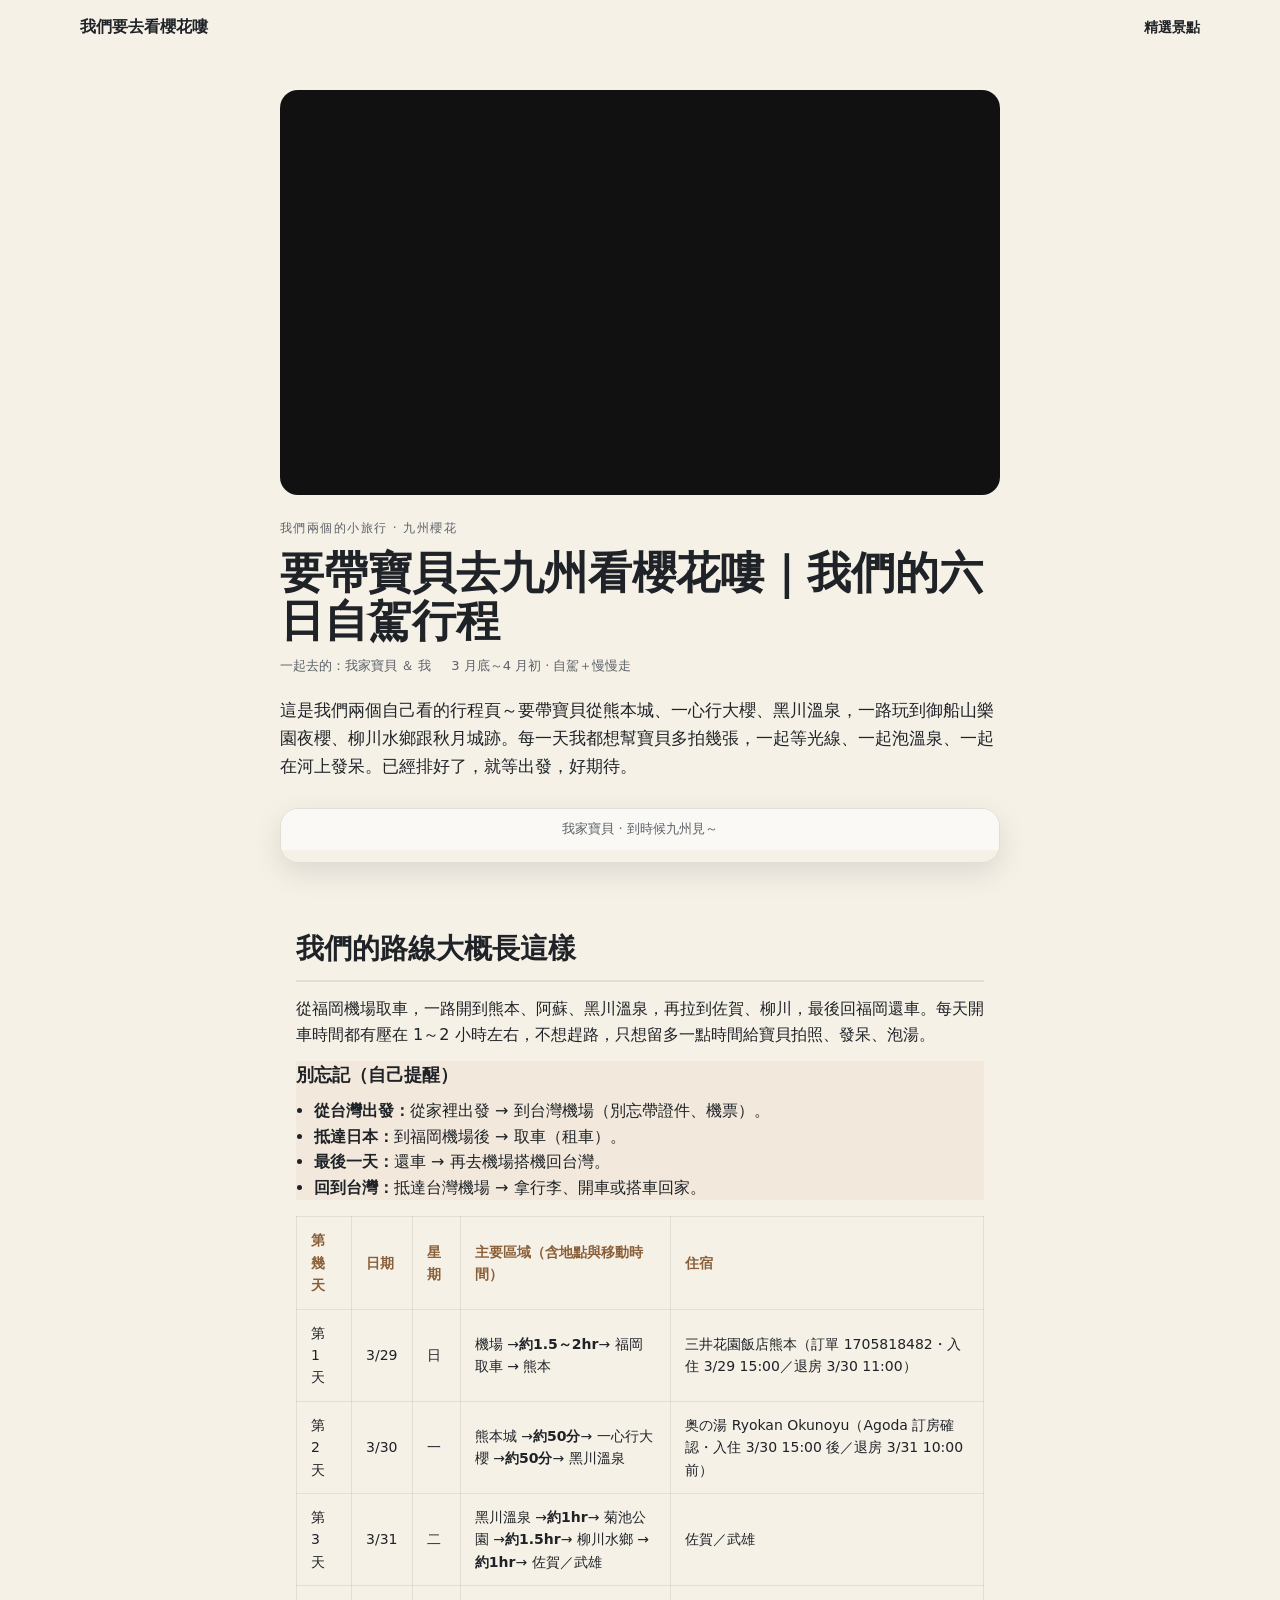
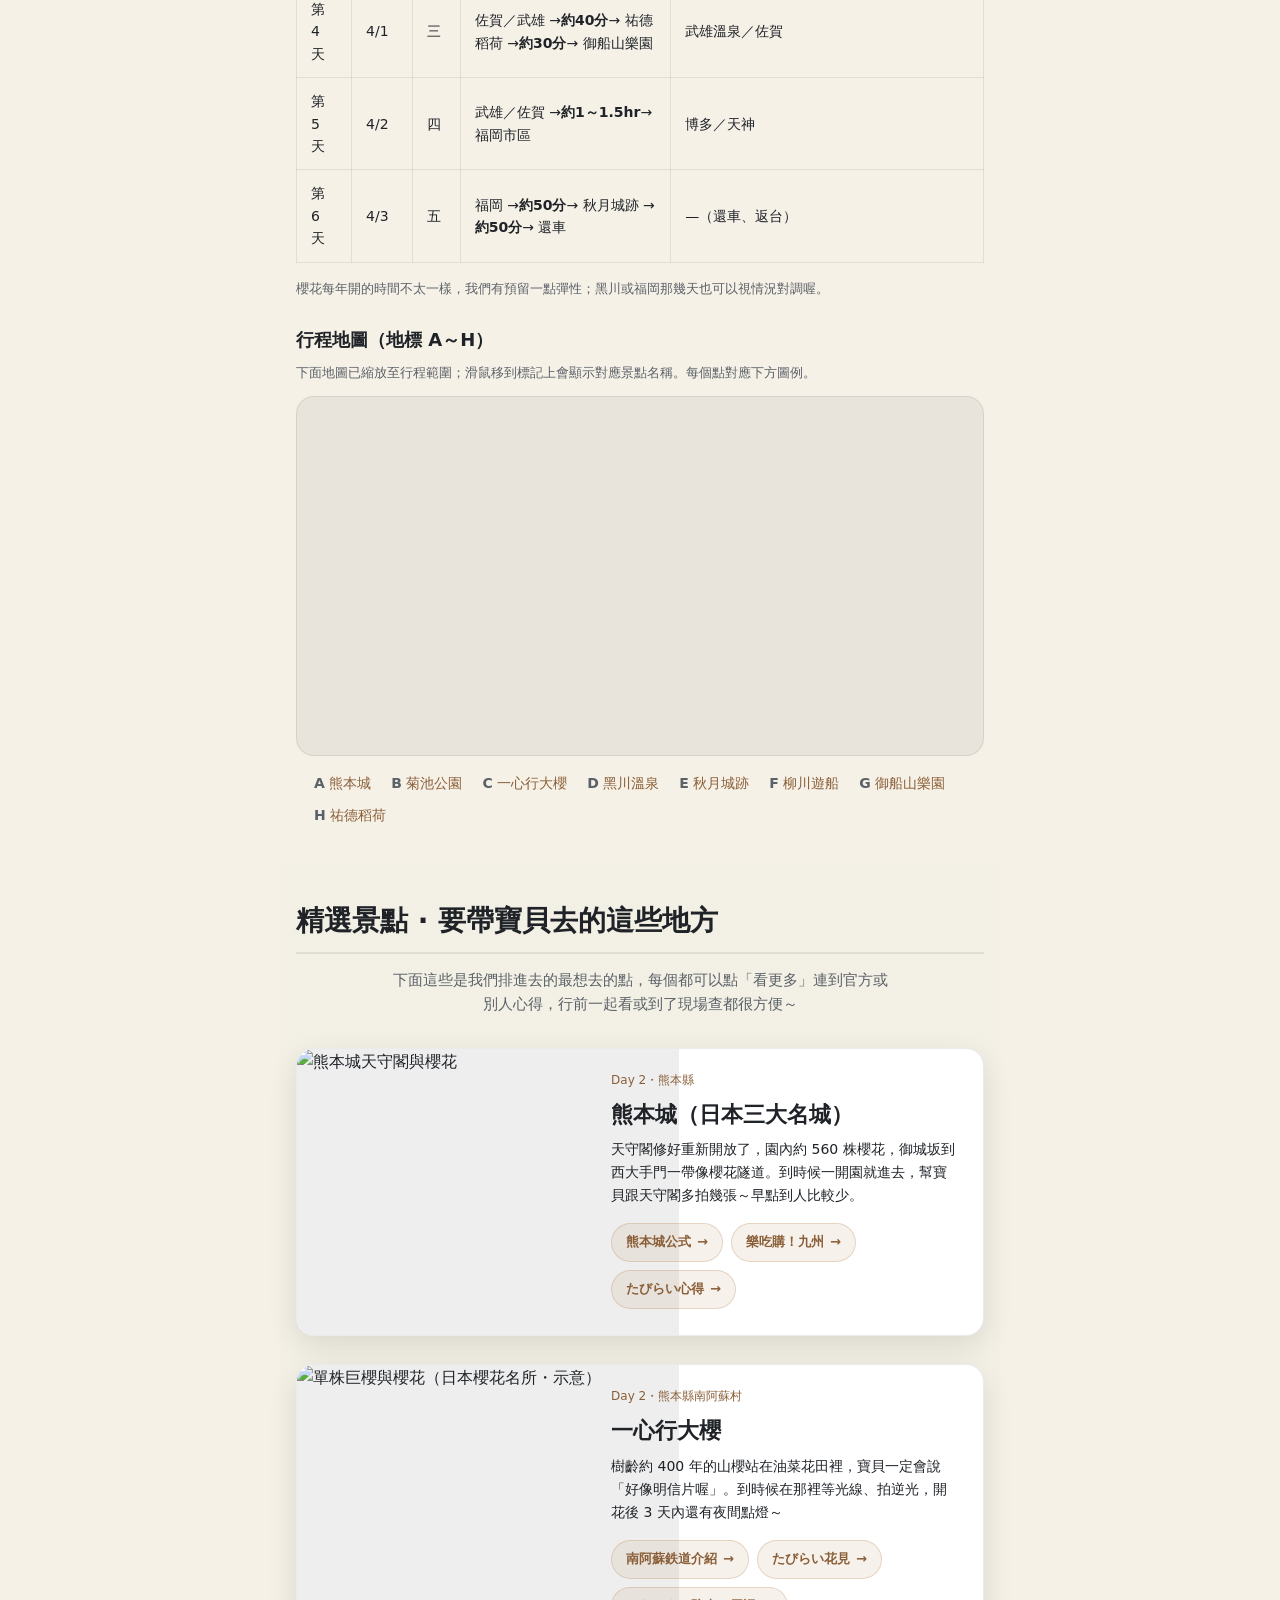
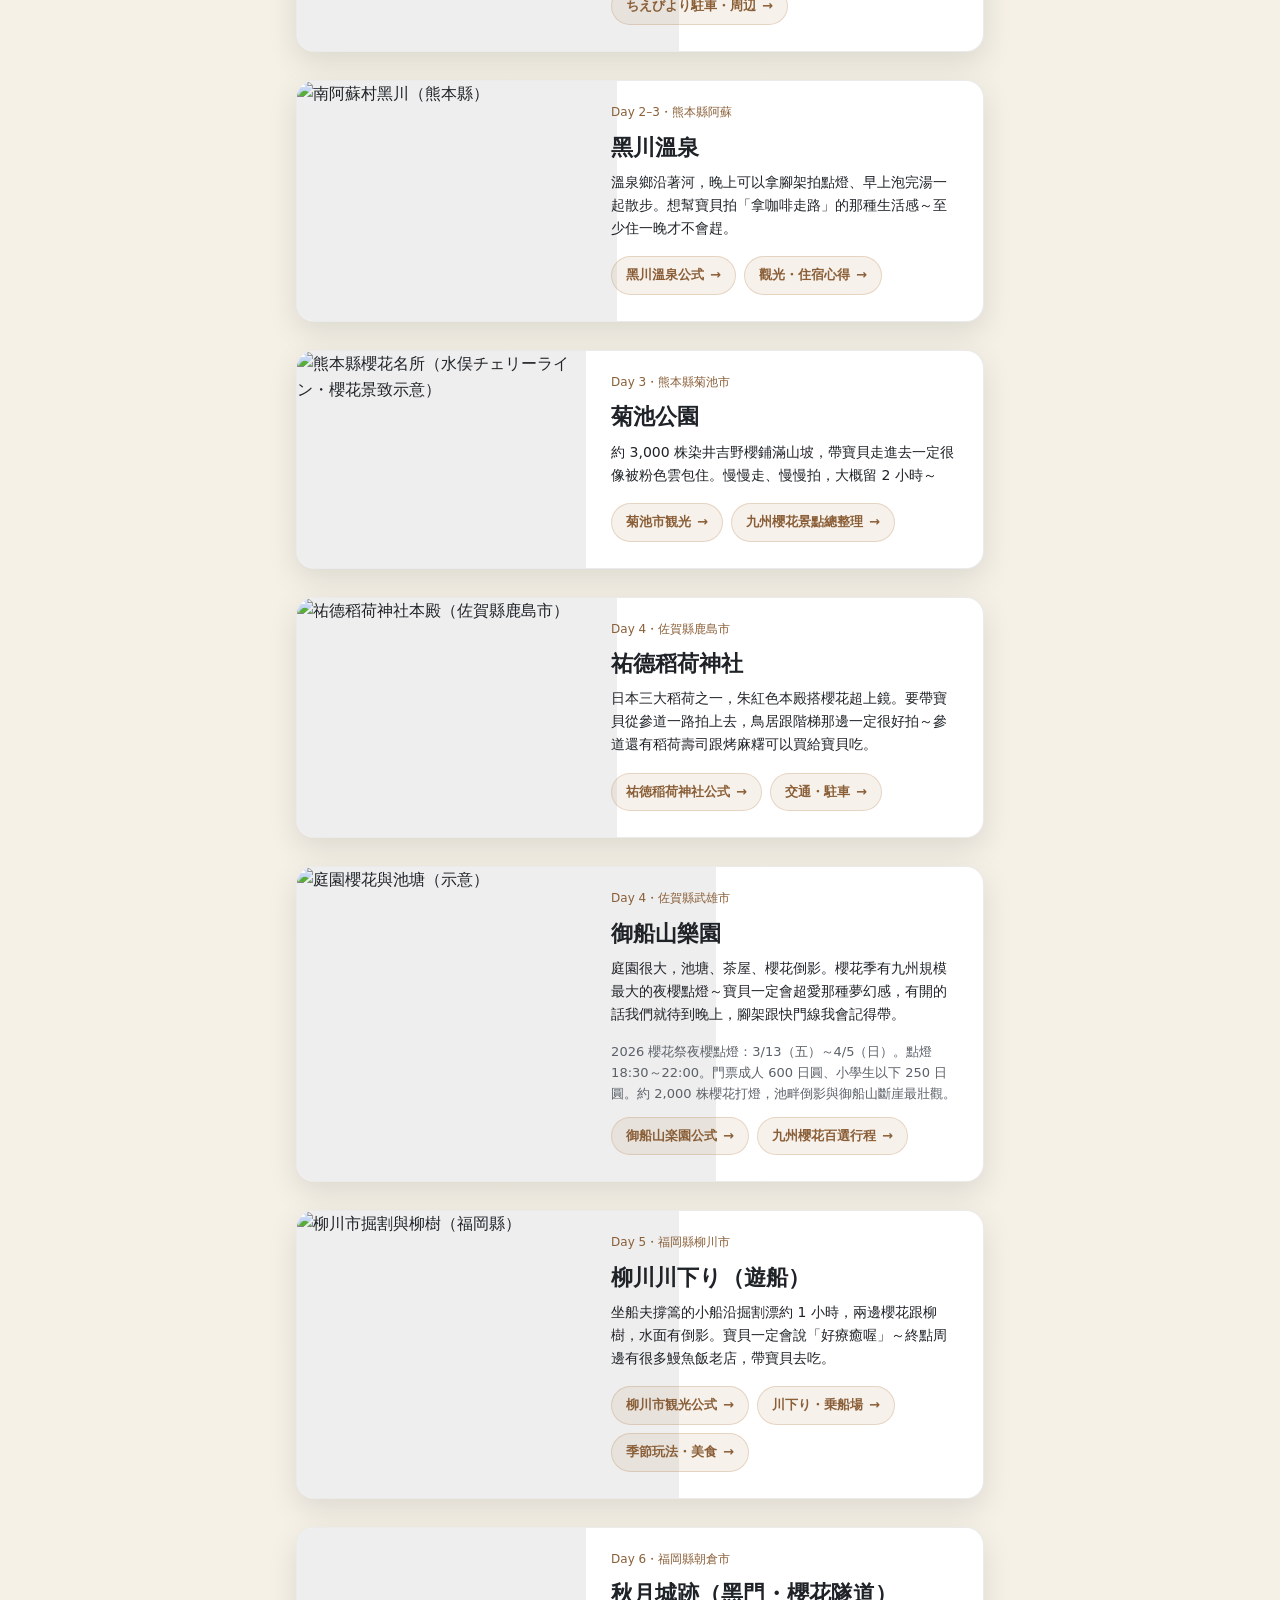
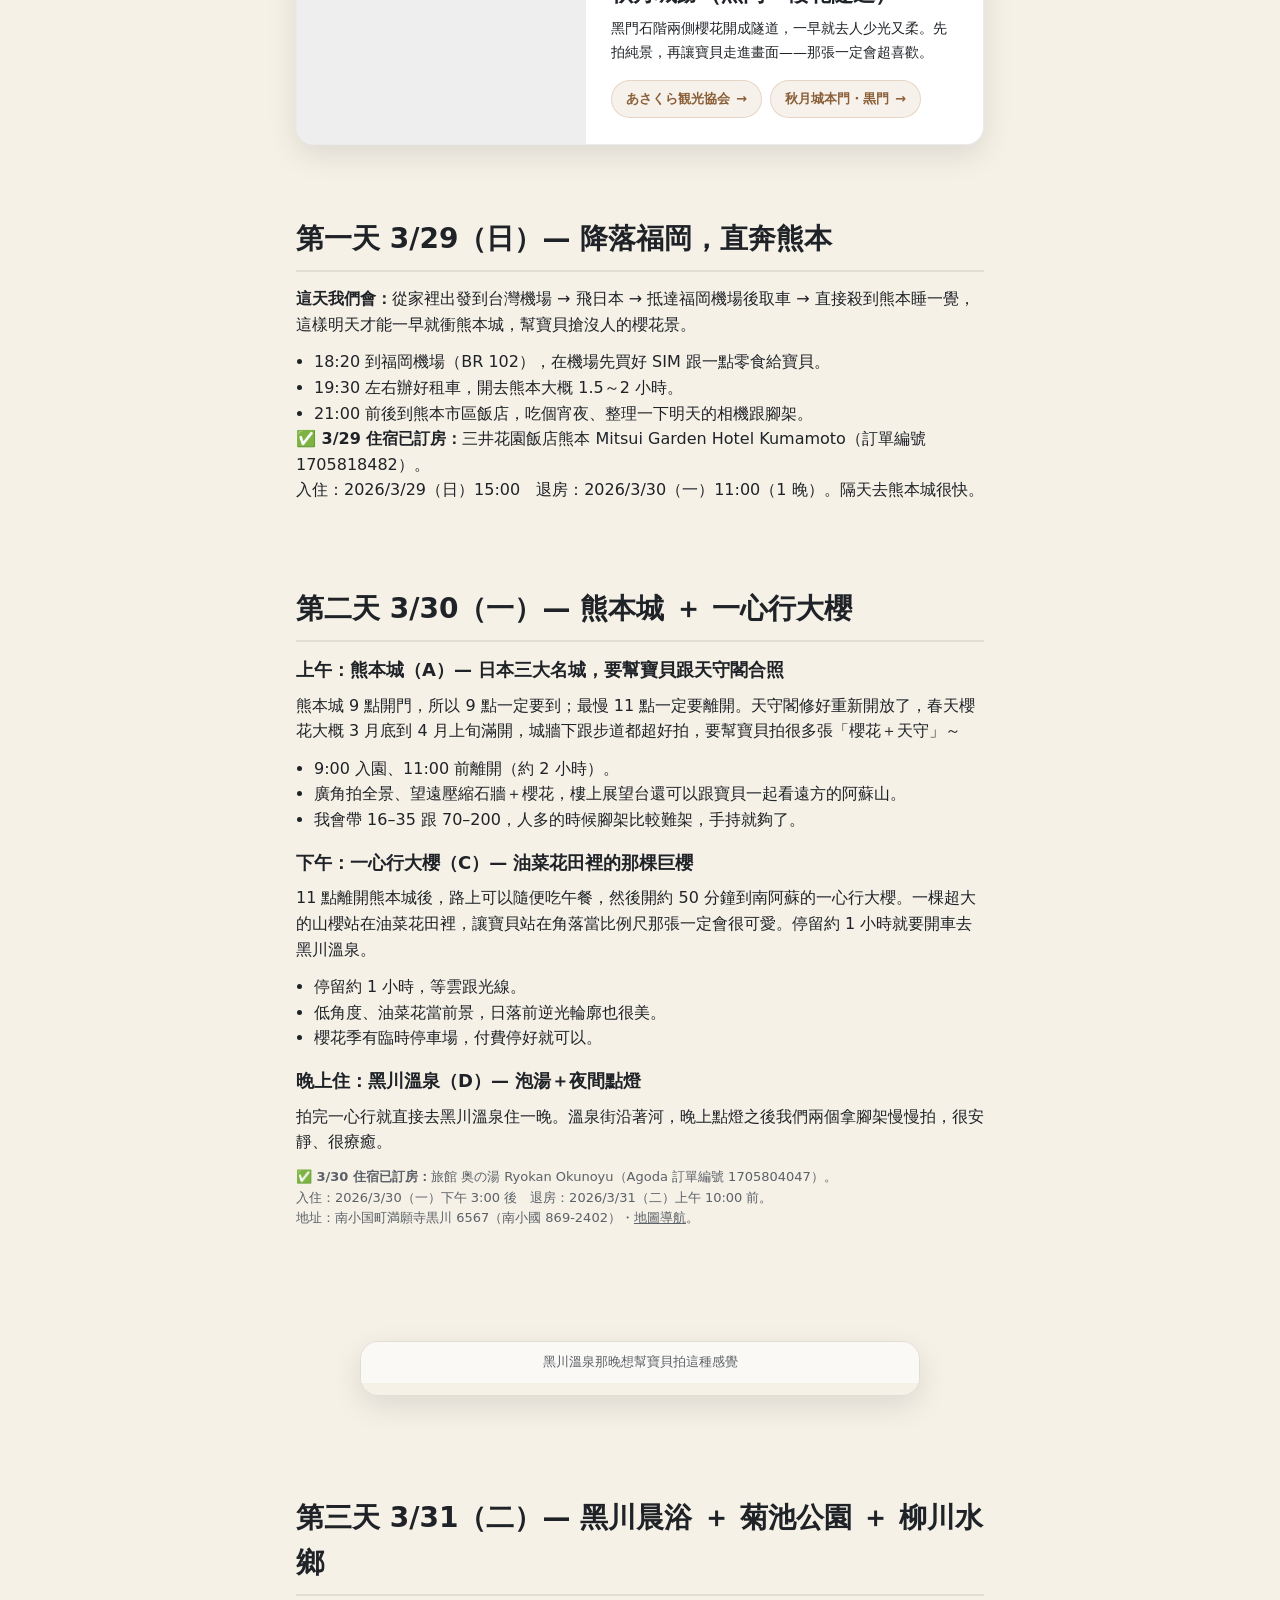
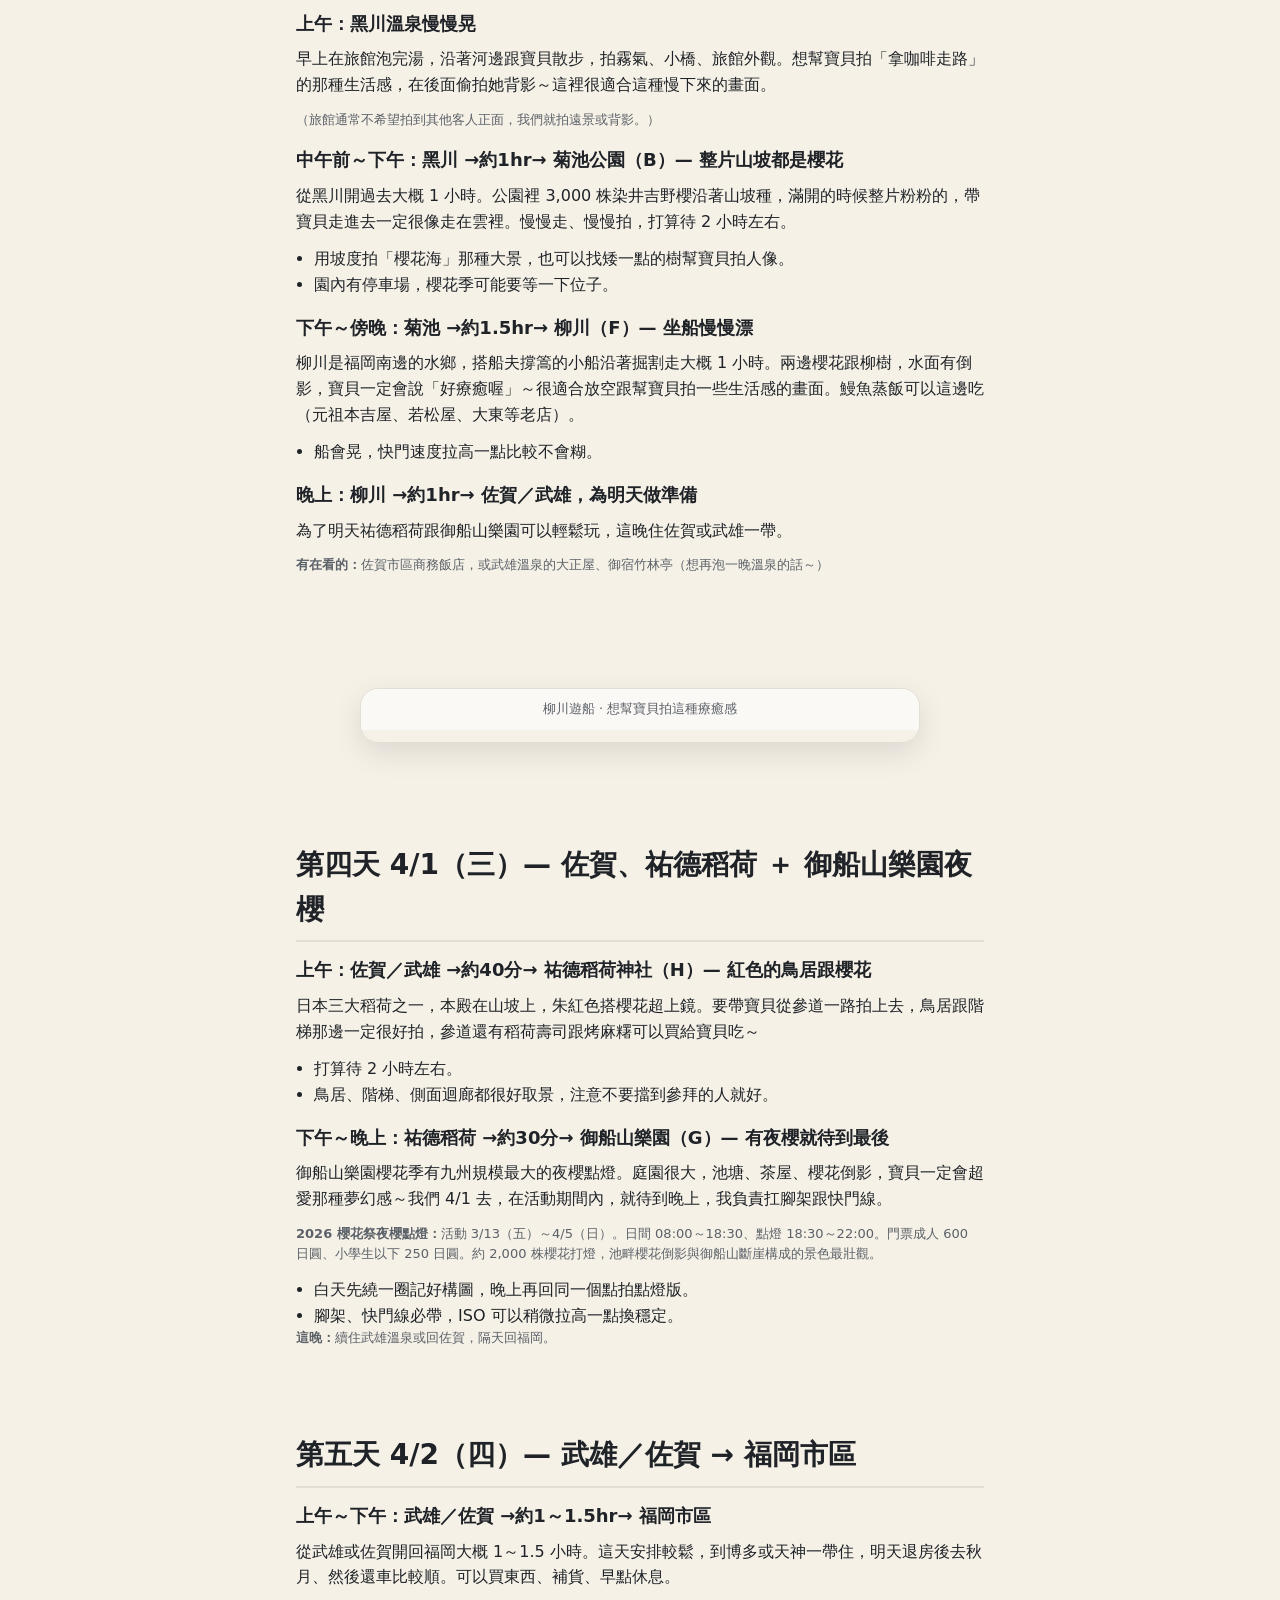
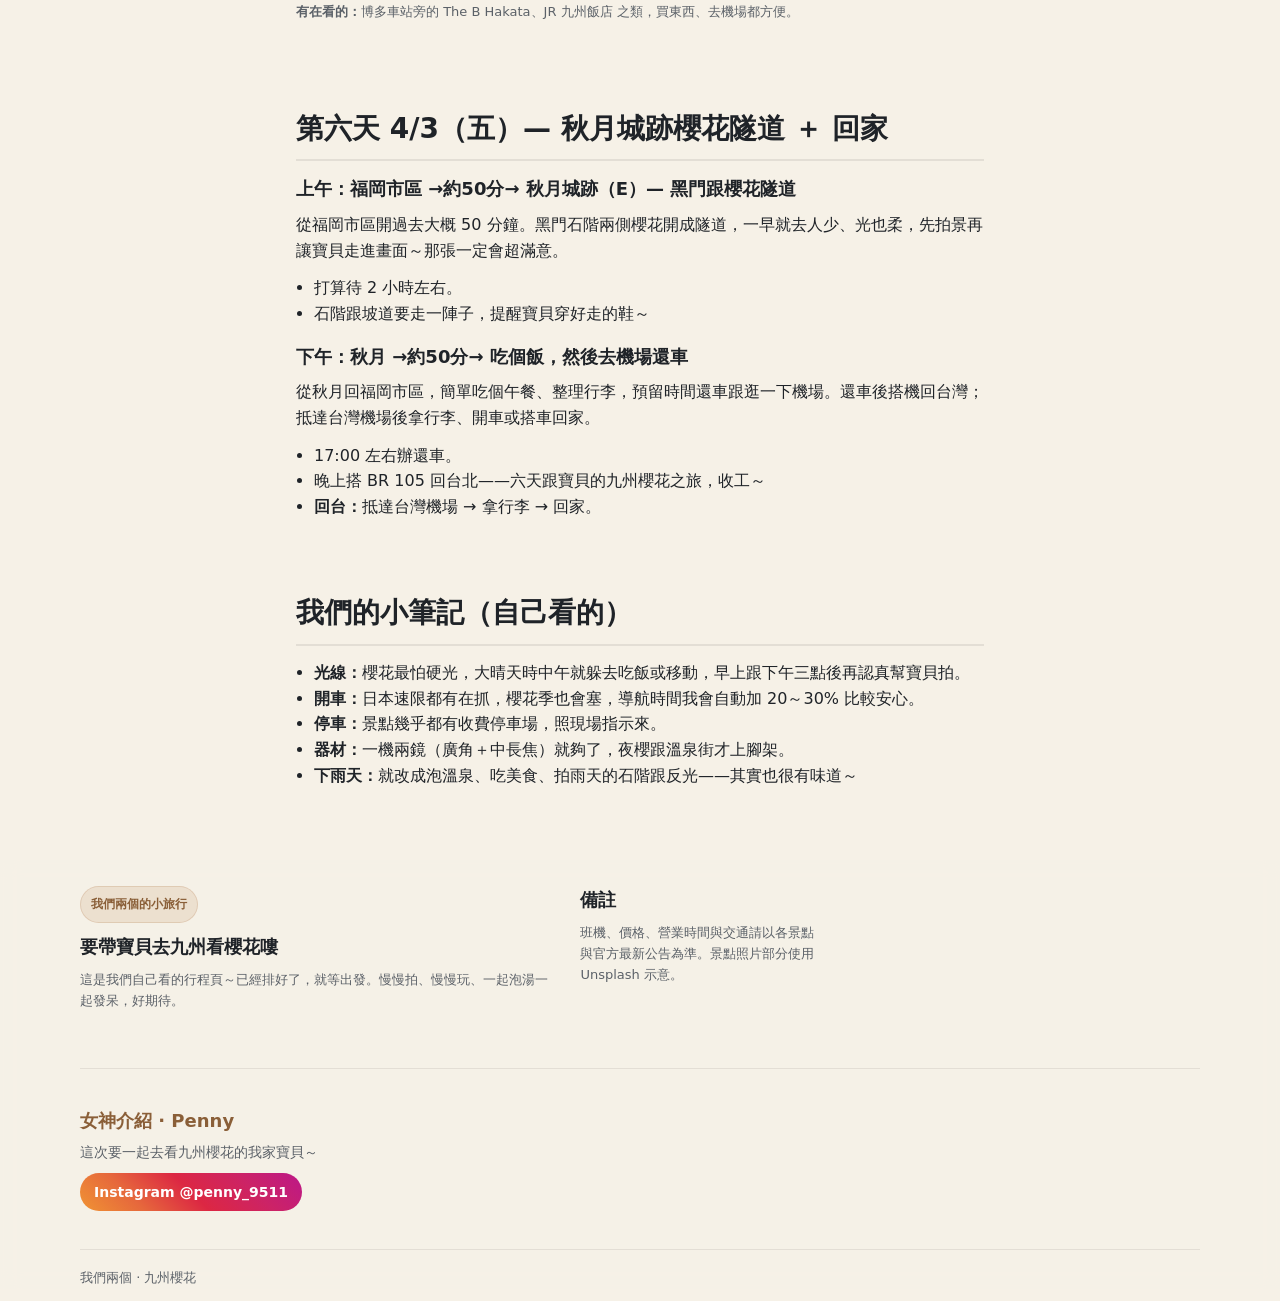
==== index.html @ deb0b85b "chore: 第一天住宿登記三井花園飯店熊本（訂單 1705818482・入住退房時間） Made-with: Cursor" ====
<!doctype html>
 <html lang="zh-Hant">
 <head>
   <meta charset="utf-8" />
   <meta name="viewport" content="width=device-width, initial-scale=1" />
   <title>要帶寶貝去九州看櫻花嘍｜我們兩個的六日行程</title>
   <meta name="description" content="我們兩個自己看的九州櫻花行程：要帶寶貝從熊本城、一心行大櫻、黑川溫泉玩到柳川與秋月，兩個人、一台車、六天。" />
   <meta name="robots" content="noindex,nofollow" />
   <meta property="og:type" content="article" />
   <meta property="og:title" content="要帶寶貝去九州看櫻花嘍｜我們兩個的六日行程" />
   <meta property="og:description" content="我們兩個自己看的行程～要帶寶貝去九州看櫻花，熊本城、黑川溫泉到柳川與秋月。" />
   <meta property="og:image" content="https://penny-joyforest-tw.pages.dev/assets/images/hero/kyushu-sakura-hero.jpg" />
   <meta property="og:locale" content="zh_TW" />
   <meta name="twitter:card" content="summary_large_image" />
   <meta name="twitter:title" content="要帶寶貝去九州看櫻花嘍" />
   <meta name="twitter:description" content="我們兩個自己看的六日行程～兩個人、一台車、九州櫻花。" />
   <meta name="twitter:image" content="https://penny-joyforest-tw.pages.dev/assets/images/hero/kyushu-sakura-hero.jpg" />
   <link rel="stylesheet" href="assets/css/style.css" />
   <link rel="stylesheet" href="https://unpkg.com/leaflet@1.9.4/dist/leaflet.css" crossorigin="" />
 </head>
 <body class="seo-article">
   <header class="site-header">
     <div class="container">
       <nav class="nav" aria-label="主導覽">
         <a class="brand" href="./">
           <span>我們要去看櫻花嘍</span>
         </a>
         <div class="menu">
           <a href="#spots">精選景點</a>
         </div>
       </nav>
     </div>
   </header>
 
   <main>
     <section class="section tight">
       <div class="container">
         <article>
           <div class="article-hero">
             <div class="article-hero__media">
             </div>
           </div>
 
           <header>
             <p class="kicker">我們兩個的小旅行 · 九州櫻花</p>
             <h1>要帶寶貝去九州看櫻花嘍｜我們的六日自駕行程</h1>
             <div class="article-byline">
               <span>一起去的：我家寶貝 ＆ 我</span>
               <span>3 月底～4 月初 · 自駕＋慢慢走</span>
             </div>
             <p class="article-lead">
               這是我們兩個自己看的行程頁～要帶寶貝從熊本城、一心行大櫻、黑川溫泉，一路玩到御船山樂園夜櫻、柳川水鄉跟秋月城跡。每一天我都想幫寶貝多拍幾張，一起等光線、一起泡溫泉、一起在河上發呆。已經排好了，就等出發，好期待。
             </p>
             <div class="article-photo-inline">
               <p class="caption">我家寶貝 · 到時候九州見～</p>
             </div>
           </header>
 
           <div class="article-body">
             <section class="section tight">
               <div class="container">
                 <h2>我們的路線大概長這樣</h2>
                 <div class="card">
                   <p>
                     從福岡機場取車，一路開到熊本、阿蘇、黑川溫泉，再拉到佐賀、柳川，最後回福岡還車。每天開車時間都有壓在 1～2 小時左右，不想趕路，只想留多一點時間給寶貝拍照、發呆、泡湯。
                   </p>
                   <div class="card" style="margin-top:14px; border-color:var(--wood); background:rgba(184,137,91,.08)">
                     <h3 style="margin-top:0">別忘記（自己提醒）</h3>
                     <ul class="reminder-list">
                       <li><strong>從台灣出發：</strong>從家裡出發 → 到台灣機場（別忘帶證件、機票）。</li>
                       <li><strong>抵達日本：</strong>到福岡機場後 → 取車（租車）。</li>
                       <li><strong>最後一天：</strong>還車 → 再去機場搭機回台灣。</li>
                       <li><strong>回到台灣：</strong>抵達台灣機場 → 拿行李、開車或搭車回家。</li>
                     </ul>
                   </div>
                   <table class="comparison-table">
                     <thead>
                       <tr>
                         <th>第幾天</th>
                         <th>日期</th>
                         <th>星期</th>
                         <th>主要區域（含地點與移動時間）</th>
                         <th>住宿</th>
                       </tr>
                     </thead>
                     <tbody>
                       <tr>
                         <td>第 1 天</td>
                         <td>3/29</td>
                         <td>日</td>
                         <td>機場 →<strong>約1.5～2hr</strong>→ 福岡取車 → 熊本</td>
                         <td>三井花園飯店熊本（訂單 1705818482・入住 3/29 15:00／退房 3/30 11:00）</td>
                       </tr>
                       <tr>
                         <td>第 2 天</td>
                         <td>3/30</td>
                         <td>一</td>
                         <td>熊本城 →<strong>約50分</strong>→ 一心行大櫻 →<strong>約50分</strong>→ 黑川溫泉</td>
                         <td>奥の湯 Ryokan Okunoyu（Agoda 訂房確認・入住 3/30 15:00 後／退房 3/31 10:00 前）</td>
                       </tr>
                       <tr>
                         <td>第 3 天</td>
                         <td>3/31</td>
                         <td>二</td>
                         <td>黑川溫泉 →<strong>約1hr</strong>→ 菊池公園 →<strong>約1.5hr</strong>→ 柳川水鄉 →<strong>約1hr</strong>→ 佐賀／武雄</td>
                         <td>佐賀／武雄</td>
                       </tr>
                       <tr>
                         <td>第 4 天</td>
                         <td>4/1</td>
                         <td>三</td>
                         <td>佐賀／武雄 →<strong>約40分</strong>→ 祐德稻荷 →<strong>約30分</strong>→ 御船山樂園</td>
                         <td>武雄溫泉／佐賀</td>
                       </tr>
                       <tr>
                         <td>第 5 天</td>
                         <td>4/2</td>
                         <td>四</td>
                         <td>武雄／佐賀 →<strong>約1～1.5hr</strong>→ 福岡市區</td>
                         <td>博多／天神</td>
                       </tr>
                       <tr>
                         <td>第 6 天</td>
                         <td>4/3</td>
                         <td>五</td>
                         <td>福岡 →<strong>約50分</strong>→ 秋月城跡 →<strong>約50分</strong>→ 還車</td>
                         <td>—（還車、返台）</td>
                       </tr>
                     </tbody>
                   </table>
                   <p class="small">
                     櫻花每年開的時間不太一樣，我們有預留一點彈性；黑川或福岡那幾天也可以視情況對調喔。
                   </p>
                   <h3 style="margin-top:1.5em">行程地圖（地標 A～H）</h3>
                   <p class="small">下面地圖已縮放至行程範圍；滑鼠移到標記上會顯示對應景點名稱。每個點對應下方圖例。</p>
                   <div id="trip-map" class="trip-map" style="height:360px; min-height:280px;" aria-label="九州櫻花行程地圖"></div>
                   <ul class="map-legend">
                     <li><strong>A</strong> <a href="https://www.google.com/maps/search/%E7%86%8A%E6%9C%AC%E5%9F%8E" target="_blank" rel="noopener">熊本城</a></li>
                     <li><strong>B</strong> <a href="https://www.google.com/maps/search/%E8%8F%8A%E6%B1%A0%E5%85%AC%E5%9C%92" target="_blank" rel="noopener">菊池公園</a></li>
                     <li><strong>C</strong> <a href="https://www.google.com/maps/search/%E4%B8%80%E5%BF%83%E8%A1%8C%E5%A4%A7%E6%AB%BB" target="_blank" rel="noopener">一心行大櫻</a></li>
                     <li><strong>D</strong> <a href="https://www.google.com/maps/search/%E9%BB%92%E5%B7%9D%E6%B8%A9%E6%B3%89" target="_blank" rel="noopener">黑川溫泉</a></li>
                     <li><strong>E</strong> <a href="https://www.google.com/maps/search/%E7%A7%8B%E6%9C%88%E5%9F%8E%E8%B7%A1" target="_blank" rel="noopener">秋月城跡</a></li>
                     <li><strong>F</strong> <a href="https://www.google.com/maps/search/%E6%9F%B3%E5%B7%9D%E5%B7%9D%E4%B8%8B%E3%82%8A" target="_blank" rel="noopener">柳川遊船</a></li>
                     <li><strong>G</strong> <a href="https://www.google.com/maps/search/%E5%BE%A1%E8%88%B9%E5%B1%B1%E6%A5%BD%E5%9C%92" target="_blank" rel="noopener">御船山樂園</a></li>
                     <li><strong>H</strong> <a href="https://www.google.com/maps/search/%E7%A5%90%E5%BE%B3%E7%A8%BB%E8%8D%B7" target="_blank" rel="noopener">祐德稻荷</a></li>
                   </ul>
                 </div>
               </div>
             </section>

             <section class="section tight section--spots" id="spots">
               <div class="container">
                 <h2>精選景點 · 要帶寶貝去的這些地方</h2>
                 <p class="spots-intro">下面這些是我們排進去的最想去的點，每個都可以點「看更多」連到官方或別人心得，行前一起看或到了現場查都很方便～</p>

                 <div class="spot-cards">
                   <article class="spot-card">
                     <div class="spot-card__img">
                       <img src="https://upload.wikimedia.org/wikipedia/commons/thumb/d/db/Kumamoto_Castle_31_March_2011_01.jpg/960px-Kumamoto_Castle_31_March_2011_01.jpg" alt="熊本城天守閣與櫻花" loading="lazy" />
                     </div>
                     <div class="spot-card__body">
                       <div>
                         <p class="spot-card__meta">Day 2・熊本縣</p>
                         <h3 class="spot-card__title">熊本城（日本三大名城）</h3>
                         <p class="spot-card__desc">天守閣修好重新開放了，園內約 560 株櫻花，御城坂到西大手門一帶像櫻花隧道。到時候一開園就進去，幫寶貝跟天守閣多拍幾張～早點到人比較少。</p>
                       </div>
                       <div class="spot-card__links">
                         <a href="https://castle.kumamoto-guide.jp/" target="_blank" rel="noopener">熊本城公式</a>
                         <a href="https://kyushu.letsgojp.com/archives/27318/" target="_blank" rel="noopener">樂吃購！九州</a>
                         <a href="https://www.tabirai.net/sightseeing/column/0007314.aspx" target="_blank" rel="noopener">たびらい心得</a>
                       </div>
                     </div>
                   </article>

                   <article class="spot-card">
                     <div class="spot-card__img">
                       <img src="https://upload.wikimedia.org/wikipedia/commons/thumb/c/c2/Miharu_Takizakura_01.jpg/960px-Miharu_Takizakura_01.jpg" alt="單株巨櫻與櫻花（日本櫻花名所・示意）" loading="lazy" />
                     </div>
                     <div class="spot-card__body">
                       <div>
                         <p class="spot-card__meta">Day 2・熊本縣南阿蘇村</p>
                         <h3 class="spot-card__title">一心行大櫻</h3>
                         <p class="spot-card__desc">樹齡約 400 年的山櫻站在油菜花田裡，寶貝一定會說「好像明信片喔」。到時候在那裡等光線、拍逆光，開花後 3 天內還有夜間點燈～</p>
                       </div>
                       <div class="spot-card__links">
                         <a href="https://www.mt-torokko.com/sightseeing/oozakura/" target="_blank" rel="noopener">南阿蘇鉄道介紹</a>
                         <a href="https://www.tabirai.net/sightseeing/column/0007314.aspx" target="_blank" rel="noopener">たびらい花見</a>
                         <a href="https://chiebiyori.com/1791.html" target="_blank" rel="noopener">ちえびより駐車・周辺</a>
                       </div>
                     </div>
                   </article>

                   <article class="spot-card">
                     <div class="spot-card__img">
                       <img src="https://upload.wikimedia.org/wikipedia/commons/thumb/2/26/Kuro-kawa_Aso_from_Sugaru-kuzure_20220305.jpg/1280px-Kuro-kawa_Aso_from_Sugaru-kuzure_20220305.jpg" alt="南阿蘇村黑川（熊本縣）" loading="lazy" />
                     </div>
                     <div class="spot-card__body">
                       <div>
                         <p class="spot-card__meta">Day 2–3・熊本縣阿蘇</p>
                         <h3 class="spot-card__title">黑川溫泉</h3>
                         <p class="spot-card__desc">溫泉鄉沿著河，晚上可以拿腳架拍點燈、早上泡完湯一起散步。想幫寶貝拍「拿咖啡走路」的那種生活感～至少住一晚才不會趕。</p>
                       </div>
                       <div class="spot-card__links">
                         <a href="https://www.kurokawaonsen.or.jp/tc/" target="_blank" rel="noopener">黑川溫泉公式</a>
                         <a href="https://www.tabirai.net/sightseeing/column/0007314.aspx" target="_blank" rel="noopener">觀光・住宿心得</a>
                       </div>
                     </div>
                   </article>

                   <article class="spot-card">
                     <div class="spot-card__img">
                       <img src="https://upload.wikimedia.org/wikipedia/commons/thumb/0/0d/Minamata_Cherry_line.JPG/960px-Minamata_Cherry_line.JPG" alt="熊本縣櫻花名所（水俣チェリーライン・櫻花景致示意）" loading="lazy" />
                     </div>
                     <div class="spot-card__body">
                       <div>
                         <p class="spot-card__meta">Day 3・熊本縣菊池市</p>
                         <h3 class="spot-card__title">菊池公園</h3>
                         <p class="spot-card__desc">約 3,000 株染井吉野櫻鋪滿山坡，帶寶貝走進去一定很像被粉色雲包住。慢慢走、慢慢拍，大概留 2 小時～</p>
                       </div>
                       <div class="spot-card__links">
                         <a href="https://www.city.kikuchi.lg.jp/soshiki/kyouiku/bunka/10299.html" target="_blank" rel="noopener">菊池市観光</a>
                         <a href="https://kyushu.letsgojp.com/archives/832904/" target="_blank" rel="noopener">九州櫻花景點總整理</a>
                       </div>
                     </div>
                   </article>

                   <article class="spot-card">
                     <div class="spot-card__img">
                       <img src="https://upload.wikimedia.org/wikipedia/commons/thumb/8/8d/Honden_and_Iwasaki_Shrine_in_Yutoku_Inari_Shrine.jpg/960px-Honden_and_Iwasaki_Shrine_in_Yutoku_Inari_Shrine.jpg" alt="祐德稻荷神社本殿（佐賀縣鹿島市）" loading="lazy" />
                     </div>
                     <div class="spot-card__body">
                       <div>
                         <p class="spot-card__meta">Day 4・佐賀縣鹿島市</p>
                         <h3 class="spot-card__title">祐德稻荷神社</h3>
                         <p class="spot-card__desc">日本三大稻荷之一，朱紅色本殿搭櫻花超上鏡。要帶寶貝從參道一路拍上去，鳥居跟階梯那邊一定很好拍～參道還有稻荷壽司跟烤麻糬可以買給寶貝吃。</p>
                       </div>
                       <div class="spot-card__links">
                         <a href="https://www.yutokusan.jp/" target="_blank" rel="noopener">祐徳稲荷神社公式</a>
                         <a href="https://www.yutokusan.jp/about/access/" target="_blank" rel="noopener">交通・駐車</a>
                       </div>
                     </div>
                   </article>

                   <article class="spot-card">
                     <div class="spot-card__img">
                       <img src="https://upload.wikimedia.org/wikipedia/commons/thumb/9/9f/Cherry_blossoms_at_Hojo_pond_-_panoramio.jpg/960px-Cherry_blossoms_at_Hojo_pond_-_panoramio.jpg" alt="庭園櫻花與池塘（示意）" loading="lazy" />
                     </div>
                     <div class="spot-card__body">
                       <div>
                         <p class="spot-card__meta">Day 4・佐賀縣武雄市</p>
                         <h3 class="spot-card__title">御船山樂園</h3>
                         <p class="spot-card__desc">庭園很大，池塘、茶屋、櫻花倒影。櫻花季有九州規模最大的夜櫻點燈～寶貝一定會超愛那種夢幻感，有開的話我們就待到晚上，腳架跟快門線我會記得帶。</p>
                         <p class="small" style="margin-top:8px">2026 櫻花祭夜櫻點燈：3/13（五）～4/5（日）。點燈 18:30～22:00。門票成人 600 日圓、小學生以下 250 日圓。約 2,000 株櫻花打燈，池畔倒影與御船山斷崖最壯觀。</p>
                       </div>
                       <div class="spot-card__links">
                         <a href="https://www.mifuneyamarakuen.jp/tw/" target="_blank" rel="noopener">御船山楽園公式</a>
                         <a href="https://www.hokkaidolibrary.com/news_detail.asp?seq=2243" target="_blank" rel="noopener">九州櫻花百選行程</a>
                       </div>
                     </div>
                   </article>

                   <article class="spot-card">
                     <div class="spot-card__img">
                       <img src="https://upload.wikimedia.org/wikipedia/commons/thumb/0/0c/White_wall_and_willow_tree_on_the_bank_of_moat_in_Yanagawa%2C_Fukuoka.JPG/960px-White_wall_and_willow_tree_on_the_bank_of_moat_in_Yanagawa%2C_Fukuoka.JPG" alt="柳川市掘割與柳樹（福岡縣）" loading="lazy" />
                     </div>
                     <div class="spot-card__body">
                       <div>
                         <p class="spot-card__meta">Day 5・福岡縣柳川市</p>
                         <h3 class="spot-card__title">柳川川下り（遊船）</h3>
                         <p class="spot-card__desc">坐船夫撐篙的小船沿掘割漂約 1 小時，兩邊櫻花跟柳樹，水面有倒影。寶貝一定會說「好療癒喔」～終點周邊有很多鰻魚飯老店，帶寶貝去吃。</p>
                       </div>
                       <div class="spot-card__links">
                         <a href="https://www.yanagawa-net.com/" target="_blank" rel="noopener">柳川市観光公式</a>
                         <a href="https://www.yanagawa-net.com/ohori/" target="_blank" rel="noopener">川下り・乗船場</a>
                         <a href="https://www.crossroadfukuoka.jp/feature/yanagawa-kawakudari" target="_blank" rel="noopener">季節玩法・美食</a>
                       </div>
                     </div>
                   </article>

                   <article class="spot-card">
                     <div class="spot-card__img">
                     </div>
                     <div class="spot-card__body">
                       <div>
                         <p class="spot-card__meta">Day 6・福岡縣朝倉市</p>
                         <h3 class="spot-card__title">秋月城跡（黑門・櫻花隧道）</h3>
                         <p class="spot-card__desc">黑門石階兩側櫻花開成隧道，一早就去人少光又柔。先拍純景，再讓寶貝走進畫面——那張一定會超喜歡。</p>
                       </div>
                       <div class="spot-card__links">
                         <a href="https://amagiasakura.net/" target="_blank" rel="noopener">あさくら観光協会</a>
                         <a href="https://amagiasakura.net/sightseeing_post/akizuki_kuromon_nagayamon/" target="_blank" rel="noopener">秋月城本門・黒門</a>
                       </div>
                     </div>
                   </article>
                 </div>
               </div>
             </section>

             <section class="section tight">
               <div class="container">
                 <h2>第一天 3/29（日）— 降落福岡，直奔熊本</h2>
                 <div class="card">
                   <p><strong>這天我們會：</strong>從家裡出發到台灣機場 → 飛日本 → 抵達福岡機場後取車 → 直接殺到熊本睡一覺，這樣明天才能一早就衝熊本城，幫寶貝搶沒人的櫻花景。</p>
                   <ul>
                     <li>18:20 到福岡機場（BR 102），在機場先買好 SIM 跟一點零食給寶貝。</li>
                     <li>19:30 左右辦好租車，開去熊本大概 1.5～2 小時。</li>
                     <li>21:00 前後到熊本市區飯店，吃個宵夜、整理一下明天的相機跟腳架。</li>
                   </ul>
                   <p><strong>✅ 3/29 住宿已訂房：</strong>三井花園飯店熊本 Mitsui Garden Hotel Kumamoto（訂單編號 1705818482）。<br>
                     入住：2026/3/29（日）15:00　退房：2026/3/30（一）11:00（1 晚）。隔天去熊本城很快。</p>
                 </div>
               </div>
             </section>
 
             <section class="section tight">
               <div class="container">
                 <h2>第二天 3/30（一）— 熊本城 ＋ 一心行大櫻</h2>
                 <div class="card">
                   <h3>上午：熊本城（A）— 日本三大名城，要幫寶貝跟天守閣合照</h3>
                   <p>
                     熊本城 9 點開門，所以 9 點一定要到；最慢 11 點一定要離開。天守閣修好重新開放了，春天櫻花大概 3 月底到 4 月上旬滿開，城牆下跟步道都超好拍，要幫寶貝拍很多張「櫻花＋天守」～
                   </p>
                   <ul>
                     <li>9:00 入園、11:00 前離開（約 2 小時）。</li>
                     <li>廣角拍全景、望遠壓縮石牆＋櫻花，樓上展望台還可以跟寶貝一起看遠方的阿蘇山。</li>
                     <li>我會帶 16–35 跟 70–200，人多的時候腳架比較難架，手持就夠了。</li>
                   </ul>
                 </div>
                 <div class="card">
                   <h3>下午：一心行大櫻（C）— 油菜花田裡的那棵巨櫻</h3>
                   <p>
                     11 點離開熊本城後，路上可以隨便吃午餐，然後開約 50 分鐘到南阿蘇的一心行大櫻。一棵超大的山櫻站在油菜花田裡，讓寶貝站在角落當比例尺那張一定會很可愛。停留約 1 小時就要開車去黑川溫泉。
                   </p>
                   <ul>
                     <li>停留約 1 小時，等雲跟光線。</li>
                     <li>低角度、油菜花當前景，日落前逆光輪廓也很美。</li>
                     <li>櫻花季有臨時停車場，付費停好就可以。</li>
                   </ul>
                 </div>
                 <div class="card">
                   <h3>晚上住：黑川溫泉（D）— 泡湯＋夜間點燈</h3>
                   <p>
                     拍完一心行就直接去黑川溫泉住一晚。溫泉街沿著河，晚上點燈之後我們兩個拿腳架慢慢拍，很安靜、很療癒。
                   </p>
                   <p class="small"><strong>✅ 3/30 住宿已訂房：</strong>旅館 奥の湯 Ryokan Okunoyu（Agoda 訂單編號 1705804047）。<br>
                     入住：2026/3/30（一）下午 3:00 後　退房：2026/3/31（二）上午 10:00 前。<br>
                     地址：南小国町満願寺黒川 6567（南小國 869-2402）・<a href="https://www.google.com/maps/search/%E5%8D%97%E5%B0%8F%E5%9B%BD%E7%94%BA%E6%BA%80%E9%A1%98%E5%AF%BA%E9%BB%92%E5%B7%9D+6567" target="_blank" rel="noopener">地圖導航</a>。</p>
                 </div>
               </div>
             </section>
             <div class="section tight">
               <div class="container" style="max-width:560px">
                 <div class="article-photo-inline">
                   <p class="caption">黑川溫泉那晚想幫寶貝拍這種感覺</p>
                 </div>
               </div>
             </div>
 
             <section class="section tight">
               <div class="container">
                 <h2>第三天 3/31（二）— 黑川晨浴 ＋ 菊池公園 ＋ 柳川水鄉</h2>
                 <div class="card">
                   <h3>上午：黑川溫泉慢慢晃</h3>
                   <p>
                     早上在旅館泡完湯，沿著河邊跟寶貝散步，拍霧氣、小橋、旅館外觀。想幫寶貝拍「拿咖啡走路」的那種生活感，在後面偷拍她背影～這裡很適合這種慢下來的畫面。
                   </p>
                   <p class="small">（旅館通常不希望拍到其他客人正面，我們就拍遠景或背影。）</p>
                 </div>
                 <div class="card">
                   <h3>中午前～下午：黑川 →<strong>約1hr</strong>→ 菊池公園（B）— 整片山坡都是櫻花</h3>
                   <p>
                     從黑川開過去大概 1 小時。公園裡 3,000 株染井吉野櫻沿著山坡種，滿開的時候整片粉粉的，帶寶貝走進去一定很像走在雲裡。慢慢走、慢慢拍，打算待 2 小時左右。
                   </p>
                   <ul>
                     <li>用坡度拍「櫻花海」那種大景，也可以找矮一點的樹幫寶貝拍人像。</li>
                     <li>園內有停車場，櫻花季可能要等一下位子。</li>
                   </ul>
                 </div>
                 <div class="card">
                   <h3>下午～傍晚：菊池 →<strong>約1.5hr</strong>→ 柳川（F）— 坐船慢慢漂</h3>
                   <p>
                     柳川是福岡南邊的水鄉，搭船夫撐篙的小船沿著掘割走大概 1 小時。兩邊櫻花跟柳樹，水面有倒影，寶貝一定會說「好療癒喔」～很適合放空跟幫寶貝拍一些生活感的畫面。鰻魚蒸飯可以這邊吃（元祖本吉屋、若松屋、大東等老店）。
                   </p>
                   <ul>
                     <li>船會晃，快門速度拉高一點比較不會糊。</li>
                   </ul>
                 </div>
                 <div class="card">
                   <h3>晚上：柳川 →<strong>約1hr</strong>→ 佐賀／武雄，為明天做準備</h3>
                   <p>
                     為了明天祐德稻荷跟御船山樂園可以輕鬆玩，這晚住佐賀或武雄一帶。
                   </p>
                   <p class="small"><strong>有在看的：</strong>佐賀市區商務飯店，或武雄溫泉的大正屋、御宿竹林亭（想再泡一晚溫泉的話～）</p>
                 </div>
               </div>
             </section>
             <div class="section tight">
               <div class="container" style="max-width:560px">
                 <div class="article-photo-inline">
                   <p class="caption">柳川遊船 · 想幫寶貝拍這種療癒感</p>
                 </div>
               </div>
             </div>
 
             <section class="section tight">
               <div class="container">
                 <h2>第四天 4/1（三）— 佐賀、祐德稻荷 ＋ 御船山樂園夜櫻</h2>
                 <div class="card">
                   <h3>上午：佐賀／武雄 →<strong>約40分</strong>→ 祐德稻荷神社（H）— 紅色的鳥居跟櫻花</h3>
                   <p>
                     日本三大稻荷之一，本殿在山坡上，朱紅色搭櫻花超上鏡。要帶寶貝從參道一路拍上去，鳥居跟階梯那邊一定很好拍，參道還有稻荷壽司跟烤麻糬可以買給寶貝吃～
                   </p>
                   <ul>
                     <li>打算待 2 小時左右。</li>
                     <li>鳥居、階梯、側面迴廊都很好取景，注意不要擋到參拜的人就好。</li>
                   </ul>
                 </div>
                 <div class="card">
                   <h3>下午～晚上：祐德稻荷 →<strong>約30分</strong>→ 御船山樂園（G）— 有夜櫻就待到最後</h3>
                   <p>
                     御船山樂園櫻花季有九州規模最大的夜櫻點燈。庭園很大，池塘、茶屋、櫻花倒影，寶貝一定會超愛那種夢幻感～我們 4/1 去，在活動期間內，就待到晚上，我負責扛腳架跟快門線。
                   </p>
                   <p class="small"><strong>2026 櫻花祭夜櫻點燈：</strong>活動 3/13（五）～4/5（日）。日間 08:00～18:30、點燈 18:30～22:00。門票成人 600 日圓、小學生以下 250 日圓。約 2,000 株櫻花打燈，池畔櫻花倒影與御船山斷崖構成的景色最壯觀。</p>
                   <ul>
                     <li>白天先繞一圈記好構圖，晚上再回同一個點拍點燈版。</li>
                     <li>腳架、快門線必帶，ISO 可以稍微拉高一點換穩定。</li>
                   </ul>
                   <p class="small"><strong>這晚：</strong>續住武雄溫泉或回佐賀，隔天回福岡。</p>
                 </div>
               </div>
             </section>
 
             <section class="section tight">
               <div class="container">
                 <h2>第五天 4/2（四）— 武雄／佐賀 → 福岡市區</h2>
                 <div class="card">
                   <h3>上午～下午：武雄／佐賀 →<strong>約1～1.5hr</strong>→ 福岡市區</h3>
                   <p>
                     從武雄或佐賀開回福岡大概 1～1.5 小時。這天安排較鬆，到博多或天神一帶住，明天退房後去秋月、然後還車比較順。可以買東西、補貨、早點休息。
                   </p>
                   <p class="small"><strong>有在看的：</strong>博多車站旁的 The B Hakata、JR 九州飯店 之類，買東西、去機場都方便。</p>
                 </div>
               </div>
             </section>

             <section class="section tight">
               <div class="container">
                 <h2>第六天 4/3（五）— 秋月城跡櫻花隧道 ＋ 回家</h2>
                 <div class="card">
                   <h3>上午：福岡市區 →<strong>約50分</strong>→ 秋月城跡（E）— 黑門跟櫻花隧道</h3>
                   <p>
                     從福岡市區開過去大概 50 分鐘。黑門石階兩側櫻花開成隧道，一早就去人少、光也柔，先拍景再讓寶貝走進畫面～那張一定會超滿意。
                   </p>
                   <ul>
                     <li>打算待 2 小時左右。</li>
                     <li>石階跟坡道要走一陣子，提醒寶貝穿好走的鞋～</li>
                   </ul>
                 </div>
                 <div class="card">
                   <h3>下午：秋月 →<strong>約50分</strong>→ 吃個飯，然後去機場還車</h3>
                   <p>
                     從秋月回福岡市區，簡單吃個午餐、整理行李，預留時間還車跟逛一下機場。還車後搭機回台灣；抵達台灣機場後拿行李、開車或搭車回家。
                   </p>
                   <ul>
                     <li>17:00 左右辦還車。</li>
                     <li>晚上搭 BR 105 回台北——六天跟寶貝的九州櫻花之旅，收工～</li>
                     <li><strong>回台：</strong>抵達台灣機場 → 拿行李 → 回家。</li>
                   </ul>
                 </div>
               </div>
             </section>
 
             <section class="section tight">
               <div class="container">
                 <h2>我們的小筆記（自己看的）</h2>
                 <div class="card">
                   <ul>
                     <li><strong>光線：</strong>櫻花最怕硬光，大晴天時中午就躲去吃飯或移動，早上跟下午三點後再認真幫寶貝拍。</li>
                     <li><strong>開車：</strong>日本速限都有在抓，櫻花季也會塞，導航時間我會自動加 20～30% 比較安心。</li>
                     <li><strong>停車：</strong>景點幾乎都有收費停車場，照現場指示來。</li>
                     <li><strong>器材：</strong>一機兩鏡（廣角＋中長焦）就夠了，夜櫻跟溫泉街才上腳架。</li>
                     <li><strong>下雨天：</strong>就改成泡溫泉、吃美食、拍雨天的石階跟反光——其實也很有味道～</li>
                   </ul>
                 </div>
               </div>
             </section>
           </div>
         </article>
       </div>
     </section>
   </main>
 
   <footer class="site-footer">
     <div class="container">
       <div class="footer-grid">
         <div>
           <div class="badge">我們兩個的小旅行</div>
           <h3 style="margin-top:10px">要帶寶貝去九州看櫻花嘍</h3>
           <p class="small">這是我們自己看的行程頁～已經排好了，就等出發。慢慢拍、慢慢玩、一起泡湯一起發呆，好期待。</p>
         </div>
         <div>
           <h3>備註</h3>
           <p class="small">
             班機、價格、營業時間與交通請以各景點與官方最新公告為準。景點照片部分使用 Unsplash 示意。
           </p>
         </div>
       </div>
       <div class="hr"></div>
       <div class="footer-goddess">
         <div class="goddess-info">
           <p class="goddess-name">女神介紹 · Penny</p>
           <p class="goddess-desc">這次要一起去看九州櫻花的我家寶貝～</p>
           <a class="goddess-ig" href="https://www.instagram.com/penny_9511/" target="_blank" rel="noopener">Instagram @penny_9511</a>
         </div>
       </div>
       <div class="hr"></div>
       <p class="small">我們兩個 · 九州櫻花</p>
     </div>
   </footer>
  <script src="https://unpkg.com/leaflet@1.9.4/dist/leaflet.js" crossorigin=""></script>
  <script>
    (function(){
      var el = document.getElementById('trip-map');
      if (!el) return;
      function initMap(){
        if (typeof L === 'undefined') {
          el.innerHTML = '<iframe src="https://www.google.com/maps?q=32.8063,130.7071&z=9&output=embed" style="width:100%;height:100%;min-height:280px;border:0;" title="九州行程地圖"></iframe>';
          return;
        }
        var points = [
          { id: 'A', name: '熊本城', lat: 32.8063, lng: 130.7071 },
          { id: 'B', name: '菊池公園', lat: 32.9829, lng: 130.8179 },
          { id: 'C', name: '一心行大櫻', lat: 32.8833, lng: 131.0333 },
          { id: 'D', name: '黑川溫泉（奥の湯）', lat: 33.0500, lng: 131.0000 },
          { id: 'E', name: '秋月城跡', lat: 33.4667, lng: 130.7000 },
          { id: 'F', name: '柳川遊船', lat: 33.1633, lng: 130.4011 },
          { id: 'G', name: '御船山樂園', lat: 33.1917, lng: 130.0231 },
          { id: 'H', name: '祐德稻荷', lat: 33.1083, lng: 130.0986 }
        ];
        try {
          var map = L.map('trip-map', { scrollWheelZoom: true }).setView([33.0, 130.65], 9);
          L.tileLayer('https://{s}.tile.openstreetmap.org/{z}/{x}/{y}.png', { attribution: '&copy; <a href="https://www.openstreetmap.org/copyright">OpenStreetMap</a>' }).addTo(map);
          var bounds = [];
          points.forEach(function(p){
            var m = L.marker([p.lat, p.lng]).addTo(map);
            m.bindTooltip(p.id + '：' + p.name, { permanent: false, direction: 'top', className: 'trip-map-tooltip' });
            bounds.push([p.lat, p.lng]);
          });
          if (bounds.length) map.fitBounds(bounds, { padding: [24, 24], maxZoom: 11 });
        } catch (e) {
          el.innerHTML = '<iframe src="https://www.google.com/maps?q=32.8063,130.7071&z=9&output=embed" style="width:100%;height:100%;min-height:280px;border:0;" title="九州行程地圖"></iframe>';
        }
      }
      if (document.readyState === 'loading') {
        document.addEventListener('DOMContentLoaded', function(){ setTimeout(initMap, 50); });
      } else {
        setTimeout(initMap, 50);
      }
    })();
  </script>
</body>
 </html>
---- assets/css/style.css ----
:root{
   --bg:#f6f1e7; --surface:#fff; --text:#1f2328; --muted:#5b6168;
   --wood:#b8895b; --wood-dark:#8a5f38; --line:rgba(0,0,0,.08);
   --shadow:0 10px 30px rgba(0,0,0,.10); --r:18px; --r2:14px; --container:1120px;
   --focus: 0 0 0 3px rgba(184,137,91,.35);
 }
 *{box-sizing:border-box}
 html{scroll-behavior:smooth}
 body{margin:0;font-family:ui-sans-serif, system-ui, -apple-system, "Noto Sans TC", "PingFang TC", "Microsoft JhengHei", Arial;
   color:var(--text); background:var(--bg); line-height:1.6;}
 a{color:inherit}
 .container{width:min(100% - 32px, var(--container)); margin-inline:auto}
 .section{padding:56px 0}
 .section.tight{padding:36px 0}
 .kicker{letter-spacing:.12em;text-transform:uppercase;font-size:12px;color:var(--muted)}
 h1{font-size:clamp(28px,3.4vw,44px); line-height:1.1; margin:0 0 10px}
 h2{font-size:clamp(20px,2.2vw,28px); margin:0 0 10px}
 h3{font-size:18px; margin:0 0 8px}
 p{margin:0 0 12px}
 .small{font-size:13px;color:var(--muted)}
 .hr{height:1px;background:var(--line); margin:18px 0}
 .grid-2{display:grid; grid-template-columns:repeat(2,1fr); gap:16px}
 .grid-3{display:grid; grid-template-columns:repeat(3,1fr); gap:14px}
 @media(max-width:980px){.grid-2,.grid-3{grid-template-columns:1fr}}
 
 .card{background:rgba(255,255,255,.92); border:1px solid var(--line); border-radius:var(--r); box-shadow:var(--shadow); padding:18px}
 .card ul{margin:0; padding-left:18px}
 .card-links{display:flex; flex-wrap:wrap; gap:8px; margin-top:14px}
 .card-link{display:inline-block; padding:6px 12px; border-radius:999px; font-size:12px; font-weight:600; text-decoration:none; background:rgba(184,137,91,.12); border:1px solid rgba(184,137,91,.28); color:var(--wood-dark); transition:background .2s, border-color .2s}
 .card-link:hover{background:rgba(184,137,91,.22); border-color:var(--wood)}

 /* 行程地圖嵌入 */
 .map-embed-wrap{position:relative; width:100%; border-radius:var(--r); overflow:hidden; border:1px solid var(--line); margin:12px 0 16px; background:#e8e4dc}
 .map-embed-wrap::before{content:""; display:block; padding-top:56.25%}
 .map-embed{position:absolute; top:0; left:0; width:100%; height:100%; border:0; min-height:280px}
 .map-legend{list-style:none; margin:0; padding:0; display:flex; flex-wrap:wrap; gap:10px 20px; font-size:14px; color:var(--muted)}
 .map-legend li{margin:0}
 .map-legend a{color:var(--wood-dark); text-decoration:none}
 .map-legend a:hover{text-decoration:underline}
 /* 行程地圖 Leaflet（縮放至標記範圍、滑鼠移過顯示名稱） */
 .trip-map{width:100%; height:360px; min-height:280px; border-radius:var(--r); border:1px solid var(--line); margin:12px 0 16px; background:#e8e4dc; z-index:0; overflow:hidden}
 .trip-map .leaflet-container{height:100% !important; min-height:280px}
 .trip-map-tooltip{font-weight:600; font-size:13px}
 .badge{display:inline-flex; align-items:center; gap:8px; padding:8px 10px; border-radius:999px;
   background:rgba(184,137,91,.16); border:1px solid rgba(184,137,91,.25); color:var(--wood-dark); font-weight:700; font-size:12px}
 
 .btn{display:inline-flex; align-items:center; justify-content:center; gap:10px;
   padding:12px 16px; border-radius:999px; text-decoration:none; font-weight:700; border:1px solid transparent;
   transition:transform .15s ease, box-shadow .15s ease, background .15s ease, border-color .15s ease; will-change:transform}
 .btn:focus{outline:none; box-shadow:var(--focus)}
 .btn.primary{background:var(--wood); color:#1b1208; box-shadow:0 10px 26px rgba(184,137,91,.30)}
 .btn.primary:hover{background:#c79969; transform:translateY(-1px)}
 .btn.ghost{background:transparent; border-color:rgba(0,0,0,.14)}
 .btn.ghost:hover{background:rgba(0,0,0,.04); transform:translateY(-1px)}
 .actions{display:flex; gap:12px; flex-wrap:wrap; align-items:center}
 
 .gallery{display:grid; grid-template-columns:repeat(4,1fr); gap:10px}
 .gallery img{width:100%; height:220px; object-fit:cover; border-radius:var(--r2); border:1px solid var(--line); background:#eee}
 @media(max-width:980px){.gallery{grid-template-columns:repeat(2,1fr)}}
 @media(max-width:520px){
   .gallery{grid-template-columns:1fr; gap:0; margin-inline:calc(-50vw + 50%); width:100vw; max-width:100vw}
   .gallery img{height:50vh; min-height:220px; border-radius:0; border-left:none; border-right:none; filter:brightness(0.88)}
   .section:has(.gallery){overflow-x:clip}
 }
 
 /* Carousel：改為原生水平捲動 + scroll-snap，手機可直接滑動 */
 .gallery--carousel{display:block; position:relative}
 .gallery--carousel .carousel-viewport{overflow-x:auto; overflow-y:hidden; scroll-snap-type:x mandatory; -webkit-overflow-scrolling:touch; scroll-behavior:smooth; border-radius:var(--r2); border:1px solid var(--line); background:#eee}
 .gallery--carousel .carousel-viewport::-webkit-scrollbar{height:6px}
 .gallery--carousel .carousel-viewport::-webkit-scrollbar-thumb{background:rgba(184,137,91,.4); border-radius:3px}
 .gallery--carousel .carousel-track{display:flex; width:max-content; min-height:200px}
 .gallery--carousel .carousel-slide{flex:0 0 100%; min-width:0; scroll-snap-align:start; scroll-snap-stop:always}
 .gallery--carousel .carousel-slide img{width:100%; height:280px; object-fit:cover; display:block; border-radius:0; pointer-events:none; user-select:none}
 @media(min-width:521px){
   .gallery--carousel .carousel-slide{flex:0 0 50%}
   .gallery--carousel .carousel-slide img{height:260px}
 }
 @media(min-width:981px){
   .gallery--carousel .carousel-slide{flex:0 0 25%}
   .gallery--carousel .carousel-slide img{height:220px}
 }
 .gallery--carousel .carousel-nav{display:flex; align-items:center; justify-content:center; gap:12px; margin-top:12px; flex-wrap:wrap}
 .gallery--carousel .carousel-btn{width:44px; height:44px; border-radius:50%; border:1px solid var(--line); background:var(--surface); font-size:20px; line-height:1; cursor:pointer; display:flex; align-items:center; justify-content:center; transition:background .2s, border-color .2s}
 .gallery--carousel .carousel-btn:hover{background:rgba(184,137,91,.12); border-color:var(--wood)}
 .gallery--carousel .carousel-btn:focus{outline:none; box-shadow:var(--focus)}
 .gallery--carousel .carousel-dots{display:flex; gap:8px; align-items:center}
 .gallery--carousel .carousel-dot{width:10px; height:10px; border-radius:50%; border:1px solid var(--line); background:var(--surface); cursor:pointer; transition:background .2s, transform .2s}
 .gallery--carousel .carousel-dot:hover{background:rgba(184,137,91,.25)}
 .gallery--carousel .carousel-dot.active{background:var(--wood); border-color:var(--wood)}
 @media(max-width:768px){
   .gallery--carousel .carousel-btn{width:48px; height:48px; font-size:24px; background:rgba(255,255,255,.95); border-color:var(--wood); color:var(--wood-dark); box-shadow:0 2px 12px rgba(0,0,0,.12)}
   .gallery--carousel .carousel-btn:hover,.gallery--carousel .carousel-btn:focus{background:var(--wood); color:#1b1208}
 }
 
 .hero{position:relative; min-height:70vh; display:grid; align-items:center; overflow:hidden; background:#111; z-index:0}
 .hero .media{position:absolute; inset:0; z-index:-1}
 .hero video,.hero .media img{width:100%; height:100%; object-fit:cover; transform:scale(1.02)}
 .hero .overlay{position:absolute; inset:0;
   background:radial-gradient(80% 60% at 50% 35%, rgba(0,0,0,.10) 0%, rgba(0,0,0,.55) 70%, rgba(0,0,0,.75) 100%),
             linear-gradient(180deg, rgba(0,0,0,.25) 0%, rgba(0,0,0,.70) 100%)}
 .hero .inner{position:relative; z-index:2; color:#fff; padding:72px 0 68px}
 .hero .title{max-width:20ch}
 .hero .subtitle{max-width:72ch; opacity:.92}
 .pills{display:flex; gap:10px; flex-wrap:wrap; margin-top:10px}
 .pill{font-size:12px; padding:8px 10px; border-radius:999px; background:rgba(255,255,255,.10); border:1px solid rgba(255,255,255,.18); backdrop-filter:blur(10px)}
 
 .site-header{position:sticky; top:0; z-index:50; background:rgba(246,241,231,.9); backdrop-filter:blur(10px)}
 .site-footer{background:rgba(246,241,231,.9); backdrop-filter:blur(10px)}
 .nav{display:flex; align-items:center; justify-content:space-between; padding:14px 0}
 .brand{display:flex; align-items:center; gap:10px; text-decoration:none; font-weight:900}
 .brand img{width:61px;height:61px;object-fit:contain}
 .menu{display:flex; gap:16px; align-items:center}
 .menu a{color:var(--text); text-decoration:none; font-weight:700; font-size:14px}
 .menu a:hover{color:var(--wood-dark)}
 .nav-cta{margin-left:8px}
 .mobile-toggle{display:none; border:1px solid var(--line); background:rgba(255,255,255,.7); border-radius:12px; padding:10px}
 .mobile-toggle:focus{outline:none; box-shadow:var(--focus)}
 .dropdown{position:relative}
 .dropdown > button{all:unset; cursor:pointer; font-weight:800; font-size:14px}
 .dropdown > button:hover{color:var(--wood-dark)}
 .dropdown-panel{display:none; position:absolute; top:calc(100% + 10px); left:0; min-width:220px; z-index:60;
   background:rgba(255,255,255,.96); border:1px solid var(--line); border-radius:14px; box-shadow:var(--shadow); padding:10px}
 .dropdown-panel a{display:block; padding:10px 10px; border-radius:10px}
 .dropdown-panel a:hover{background:rgba(184,137,91,.14)}
 .dropdown.open .dropdown-panel{display:block}
 
 @media(max-width:980px){
   .mobile-toggle{display:inline-flex}
   .menu{display:none; position:absolute; left:16px; right:16px; top:64px; flex-direction:column; align-items:stretch;
     background:rgba(255,255,255,.96); border:1px solid var(--line); border-radius:14px; box-shadow:var(--shadow); padding:12px}
   .menu.open{display:grid; grid-template-columns:1fr 1fr; gap:0 16px; align-items:start}
   .menu.open > a:first-child{grid-column:1 / -1; padding:6px 0 10px; margin-bottom:6px; border-bottom:1px solid var(--line)}
   .menu.open .nav-cta{display:none}
   .dropdown-panel{position:static; box-shadow:none; border:none; padding:6px 0 0; background:transparent}
   .dropdown-panel a{padding:6px 0; font-size:13px}
   .menu.open .dropdown .dropdown-panel{display:block}
   /* 主標題放大 + 區塊間橫線 */
   .menu.open .menu-group + .menu-group{border-top:1px solid var(--line); padding-top:12px; margin-top:4px}
   .menu.open .menu-group:nth-child(2){border-top:none; padding-top:0; margin-top:0}
   .menu.open .menu-group-title{font-size:20px; font-weight:800; color:var(--wood-dark)}
   .menu.open .dropdown.menu-group > button{display:block; width:100%; text-align:left; padding:4px 0; font-size:20px; font-weight:800}
   .menu.open a.menu-group.menu-group-title{display:block; padding:4px 0; font-size:20px}
 }
 
 .footer-grid{display:grid; grid-template-columns:2fr 1fr 1.5fr; gap:24px; padding:26px 0}
 .footer-grid a{text-decoration:none; color:var(--muted)}
 .footer-grid a:hover{color:var(--wood-dark)}
 .footer-sitemap h3{margin-bottom:10px}
 .sitemap-list{list-style:none; margin:0; padding:0; font-size:13px; line-height:1.2;
   column-count:2; column-gap:20px; column-fill:balance}
 .sitemap-list li{margin:0 0 0}
 .sitemap-list li a{display:inline-block; padding:1px 0}
 .sitemap-list .sitemap-group{margin-top:6px; margin-bottom:0; font-weight:700; color:var(--wood-dark); font-size:12px; break-after:avoid}
 .sitemap-list .sitemap-group:first-child{margin-top:0}
 @media(max-width:980px){.footer-grid{grid-template-columns:1fr}}
 @media(max-width:420px){.sitemap-list{column-count:1}}
 
 /* ---------- Footer 女神介紹 ---------- */
 .footer-goddess{display:flex; align-items:center; gap:20px; padding:20px 0; flex-wrap:wrap}
 .footer-goddess .goddess-avatar{width:80px; height:80px; border-radius:50%; object-fit:cover; border:3px solid rgba(184,137,91,.35); flex-shrink:0}
 .footer-goddess .goddess-info{flex:1; min-width:200px}
 .footer-goddess .goddess-name{font-weight:800; font-size:18px; margin:0 0 6px; color:var(--wood-dark)}
 .footer-goddess .goddess-desc{font-size:14px; line-height:1.5; color:var(--muted); margin:0 0 10px}
 .footer-goddess .goddess-ig{display:inline-flex; align-items:center; gap:8px; padding:8px 14px; border-radius:999px; font-size:14px; font-weight:700; text-decoration:none; background:linear-gradient(45deg,#f09433,#e6683c,#dc2743,#cc2366,#bc1888); color:#fff; transition:opacity .2s}
 .footer-goddess .goddess-ig:hover{opacity:.9}
 /* ---------- 文章內穿插照片 ---------- */
 .article-photo-inline{margin:28px 0; border-radius:var(--r); overflow:hidden; border:1px solid var(--line); box-shadow:var(--shadow)}
 .article-photo-inline img{width:100%; height:auto; display:block; aspect-ratio:4/3; object-fit:cover}
 .article-photo-inline .caption{font-size:13px; color:var(--muted); padding:10px 14px; background:rgba(255,255,255,.6); text-align:center}
 
 /* ---------- SEO 文章頁：小編／專家分享風格 ---------- */
 .seo-article .section.tight .container{max-width:720px}
 .article-hero{position:relative; border-radius:var(--r); overflow:hidden; margin-bottom:24px; background:#111; aspect-ratio:16/9; min-height:240px}
 .article-hero__media{position:absolute; inset:0; z-index:0}
 .article-hero__media img,.article-hero img{width:100%; height:100%; object-fit:cover; display:block}
 .article-byline{display:flex; flex-wrap:wrap; gap:12px 20px; align-items:center; font-size:13px; color:var(--muted); margin-bottom:20px}
 .article-lead{font-size:17px; line-height:1.65; color:var(--text); margin-bottom:28px; max-width:72ch}
 .article-body .card{margin-bottom:16px}
 .article-body .card:last-child{margin-bottom:0}
 .comparison-table{width:100%; border-collapse:collapse; font-size:14px; margin:16px 0}
 .comparison-table th,.comparison-table td{border:1px solid var(--line); padding:12px 14px; text-align:left}
 .comparison-table th{background:rgba(184,137,91,.12); font-weight:700; color:var(--wood-dark)}
 .comparison-table tr:nth-child(even){background:rgba(255,255,255,.6)}
 .comparison-table tr:hover{background:rgba(184,137,91,.06)}
 .comparison-table td:nth-child(4){white-space:normal; max-width:420px}
 @media(max-width:640px){.comparison-table th,.comparison-table td{padding:10px}; .comparison-table{font-size:13px}}
 .expert-callout{background:linear-gradient(135deg, rgba(184,137,91,.08) 0%, rgba(184,137,91,.04) 100%); border:1px solid rgba(184,137,91,.22); border-radius:var(--r); padding:18px 20px; margin:20px 0}
 .expert-callout .label{font-size:11px; letter-spacing:.1em; text-transform:uppercase; color:var(--wood-dark); font-weight:700; margin-bottom:6px}
 .expert-callout p{margin:0; font-size:14px; line-height:1.6; color:var(--text)}
 .seo-article h2{margin-top:32px; margin-bottom:14px; padding-bottom:8px; border-bottom:2px solid var(--line)}
 .seo-article h2:first-of-type{margin-top:0}
 
 /* 分享資訊 SEO 文章：改為一般段落呈現，不用底色圖框 */
 .seo-article .article-body .card{background:transparent; border:none; border-radius:0; box-shadow:none; padding:0; margin-bottom:1em}
 .seo-article .article-body .card:last-child{margin-bottom:0}
 .seo-article .article-body .grid-2{display:block}
 .seo-article .article-body .grid-2 .card{margin-bottom:1em}
 .seo-article .article-body .expert-callout{background:transparent; border:none; border-radius:0; padding:0; margin:1em 0}
 .seo-article .article-body .expert-callout .label{color:var(--muted); font-size:13px}
 .seo-article .article-body .comparison-table th,.seo-article .article-body .comparison-table td{border-color:var(--line)}
 .seo-article .article-body .comparison-table th{background:transparent; font-weight:700}
 .seo-article .article-body .comparison-table tr:nth-child(even){background:transparent}
 .seo-article .article-body .comparison-table tr:hover{background:transparent}
 
 /* ---------- 全站 CTA：浮動按鈕 + 手機底部 bar ---------- */
 .cta-global{pointer-events:none; position:fixed; inset:0; z-index:40}
 .cta-global > *{pointer-events:auto}
 .cta-fab{position:absolute; right:20px; bottom:24px; padding:14px 20px; font-size:15px; box-shadow:0 6px 24px rgba(184,137,91,.35)}
 .cta-fab:focus{outline:none; box-shadow:var(--focus)}
 @media(max-width:768px){.cta-fab{display:none}}
 .cta-mobile-bar{display:none; position:fixed; left:0; right:0; bottom:0; z-index:45;
   flex-direction:row; align-items:stretch; gap:0;
   background:rgba(255,255,255,.96); backdrop-filter:blur(12px); border-top:1px solid var(--line);
   padding:12px 16px; padding-bottom:max(12px, env(safe-area-inset-bottom));
   box-shadow:0 -4px 20px rgba(0,0,0,.08)}
 @media(max-width:768px){.cta-mobile-bar{display:flex}}
 .cta-mobile-btn{flex:1; display:flex; align-items:center; justify-content:center;
   padding:14px 16px; border-radius:999px; font-weight:700; font-size:15px; text-decoration:none;
   transition:background .2s, transform .15s}
 .cta-mobile-btn:focus{outline:none; box-shadow:var(--focus)}
 .cta-mobile-line{background:var(--wood); color:#1b1208; border:1px solid transparent}
 .cta-mobile-line:hover{background:#c79969; color:#1b1208}
 .cta-mobile-tel{background:transparent; border:1px solid var(--line); color:var(--text)}
 .cta-mobile-tel:hover{background:rgba(0,0,0,.04)}
 @media(max-width:768px){body{padding-bottom:80px}}
 
 /* 預約頁主 CTA 按鈕（最醒目） */
 .btn-cta-hero{padding:16px 24px; font-size:17px; box-shadow:0 10px 32px rgba(184,137,91,.4)}
 .btn-cta-hero:hover{transform:translateY(-2px); box-shadow:0 12px 36px rgba(184,137,91,.45)}
 
 /* 首頁服務輪播（service-slider） */
 .service-slider-section{background:#efeee2; padding:48px 0 64px}
 .service-slider{width:min(100%, 760px); margin:0 auto; overflow:hidden}
 .service-track{display:flex; transition:transform .45s ease; will-change:transform}
 .service-slide{min-width:100%; box-sizing:border-box}
 .service-card{background:#e7d5b8; overflow:hidden}
 .service-copy{padding:42px 32px 28px}
 .service-copy h2{margin:0 0 18px; font-family:"Times New Roman","Noto Serif TC",serif; font-size:clamp(2.2rem, 5vw, 4rem); line-height:1.05; font-weight:500; color:#111}
 .service-copy p{margin:0; font-size:clamp(1.05rem, 2vw, 1.35rem); line-height:1.7; color:#111; letter-spacing:.01em}
 .service-image-wrap{width:100%; aspect-ratio:4/3; background:#ddd}
 .service-image-wrap img{width:100%; height:100%; display:block; object-fit:cover}
 .service-slider-controls{display:flex; align-items:center; justify-content:space-between; gap:16px; padding:24px 12px 0}
 .slider-btn{width:92px; height:56px; border:2px solid #111; border-radius:999px; background:transparent; color:#111; display:inline-flex; align-items:center; justify-content:center; cursor:pointer; transition:all .2s ease}
 .slider-btn span{font-size:2rem; line-height:1}
 .slider-btn:hover{background:#111; color:#fff}
 .slider-counter{font-size:1.8rem; color:#111; display:flex; align-items:center; gap:14px; letter-spacing:.04em}
 .slider-counter .divider{opacity:.8}
 @media(max-width:768px){
   .service-slider-section{padding:28px 0 44px}
   .service-copy{padding:28px 20px 22px}
   .service-copy h2{font-size:2.7rem; margin-bottom:14px}
   .service-copy p{font-size:1.05rem; line-height:1.65}
   .service-image-wrap{aspect-ratio:4/3.2}
   .service-slider-controls{padding:18px 10px 0}
   .slider-btn{width:76px; height:48px}
   .slider-btn span{font-size:1.7rem}
   .slider-counter{font-size:1.45rem; gap:10px}
 }

 /* ---------- 精選景點・旅行社風格卡片 ---------- */
 .section--spots{background:linear-gradient(180deg, rgba(239,238,226,.5) 0%, var(--bg) 100%)}
 .seo-article .section--spots .container{max-width:var(--container)}
 .spots-intro{text-align:center; margin:0 0 32px; max-width:52ch; margin-inline:auto; color:var(--muted); font-size:15px}
 .spot-cards{display:flex; flex-direction:column; gap:28px}
 .spot-card{display:grid; grid-template-columns:min(380px, 42%) 1fr; gap:0; align-items:stretch; background:var(--surface); border-radius:var(--r); box-shadow:var(--shadow); border:1px solid var(--line); overflow:hidden; transition:box-shadow .2s}
 .spot-card:hover{box-shadow:0 14px 40px rgba(0,0,0,.12)}
 .spot-card__img{aspect-ratio:4/3; min-height:200px; overflow:hidden; background:#eee}
 .spot-card__img img{width:100%; height:100%; object-fit:cover; display:block}
 .spot-card__body{padding:22px 26px 26px; display:flex; flex-direction:column; justify-content:space-between}
 .spot-card__title{font-size:clamp(18px,2vw,22px); margin:0 0 10px; line-height:1.2}
 .spot-card__meta{font-size:12px; color:var(--wood-dark); margin-bottom:12px}
 .spot-card__desc{margin:0 0 16px; font-size:14px; line-height:1.65; color:var(--text)}
 .spot-card__links{display:flex; flex-wrap:wrap; gap:8px; align-items:center}
 .spot-card__links a{display:inline-flex; align-items:center; gap:6px; padding:8px 14px; border-radius:999px; font-size:13px; font-weight:600; text-decoration:none; background:rgba(184,137,91,.12); border:1px solid rgba(184,137,91,.28); color:var(--wood-dark); transition:background .2s, border-color .2s}
 .spot-card__links a:hover{background:rgba(184,137,91,.22); border-color:var(--wood)}
 .spot-card__links a::after{content:"→"; font-weight:700}
 @media(max-width:880px){
   .spot-card{grid-template-columns:1fr}
   .spot-card__img{aspect-ratio:16/9; min-height:220px}
   .spot-card__body{padding:18px 20px 20px}
 }
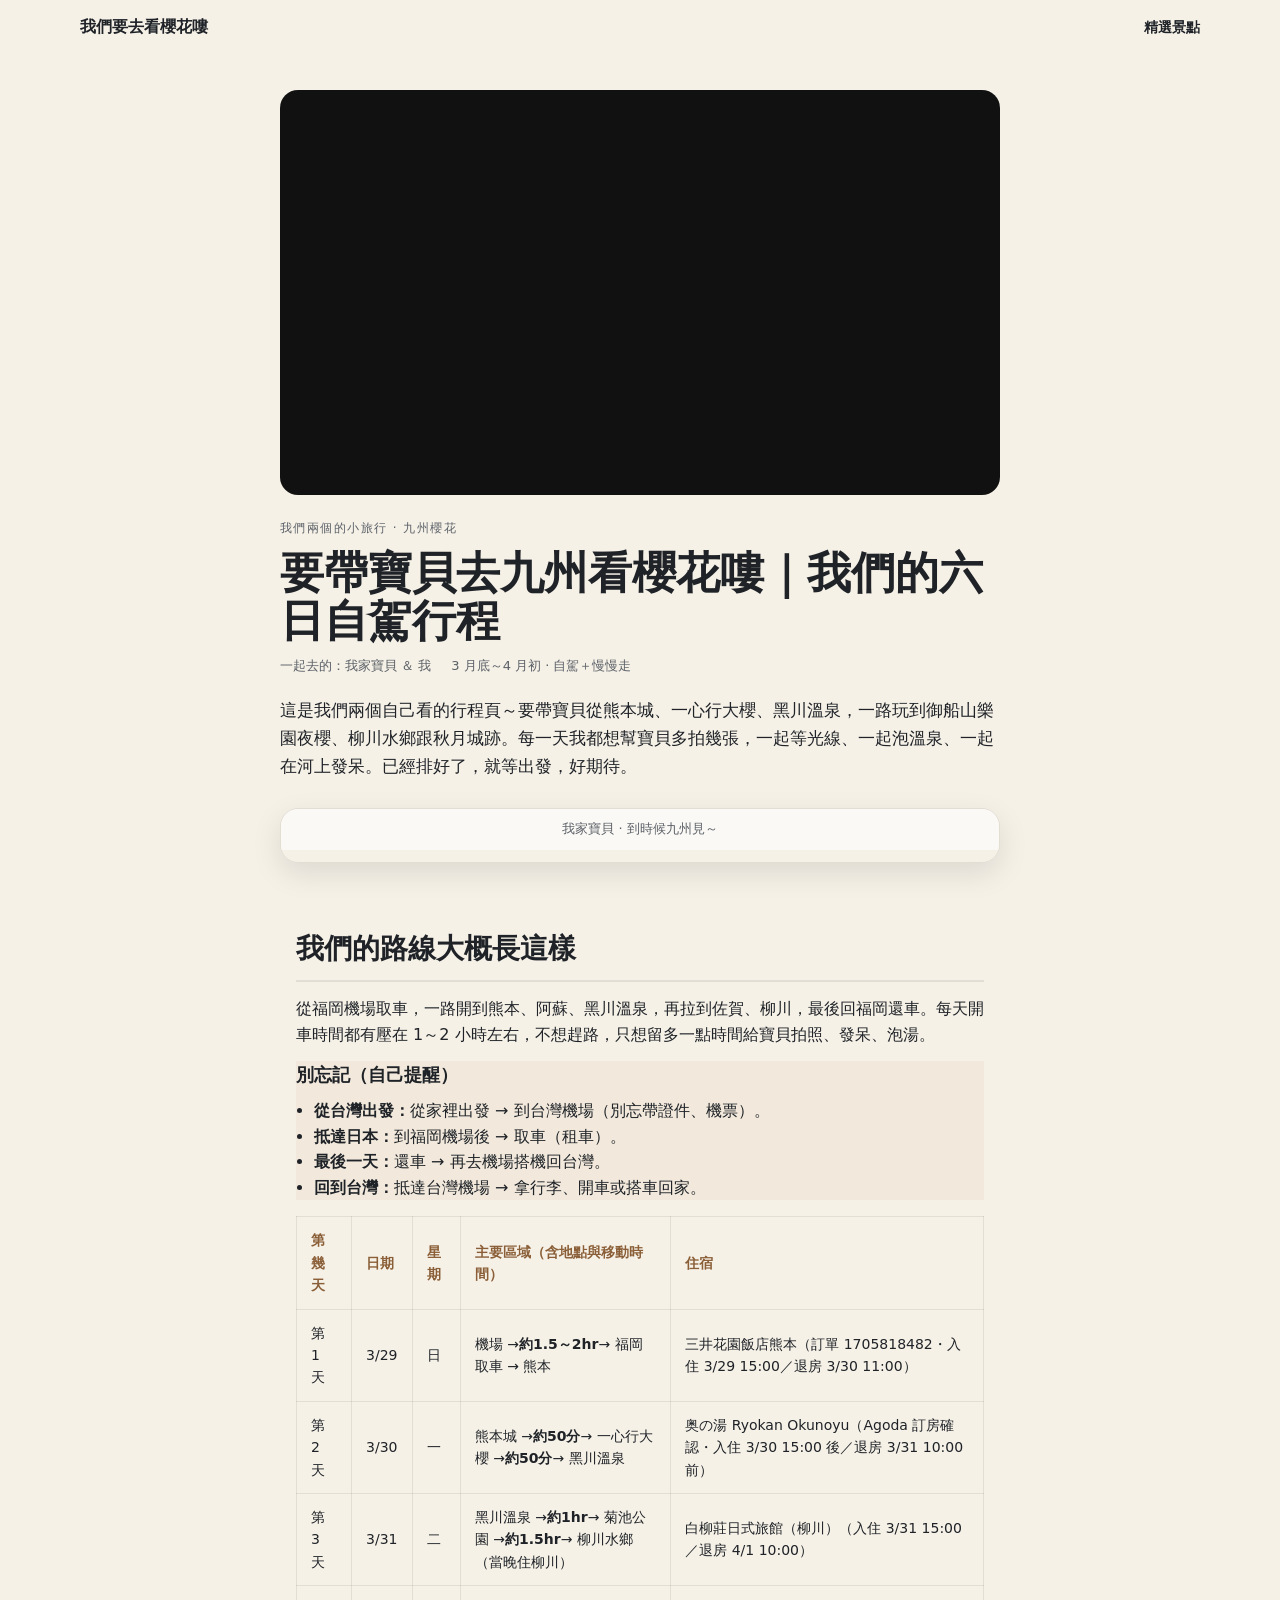
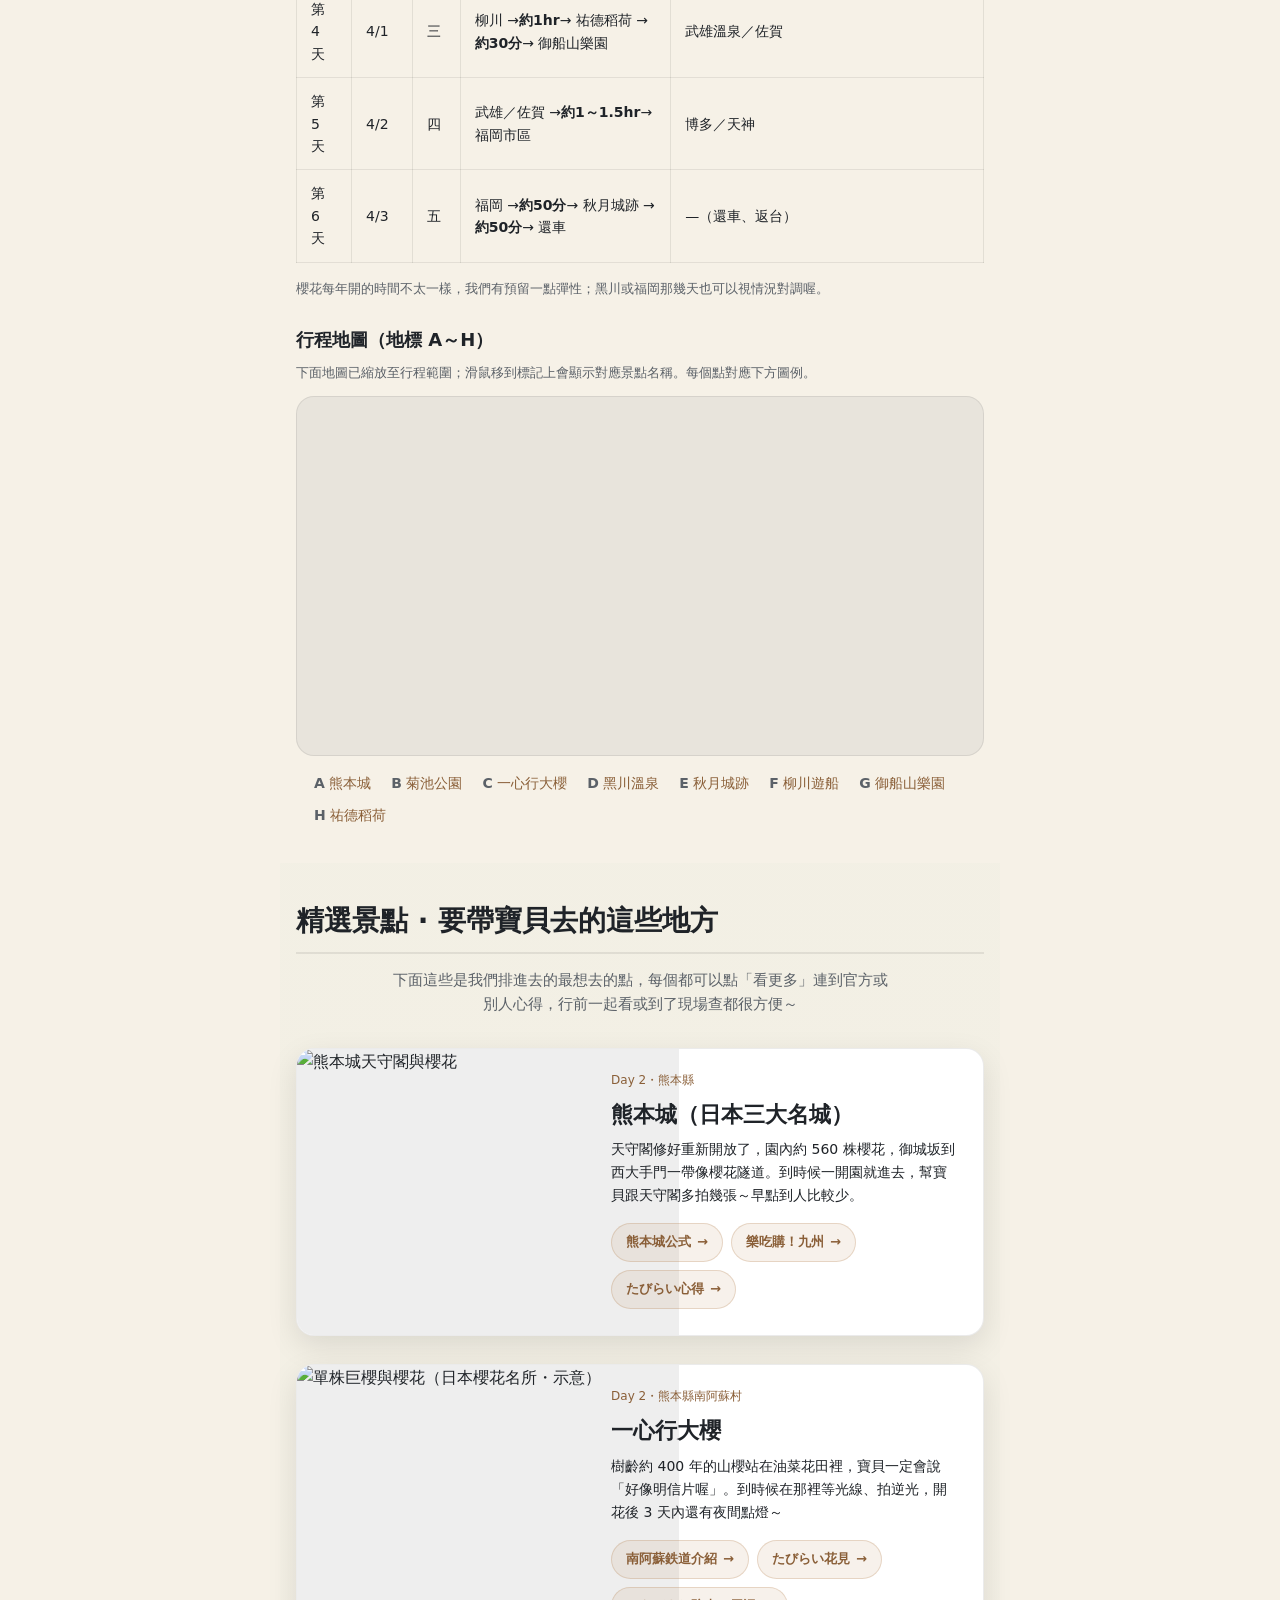
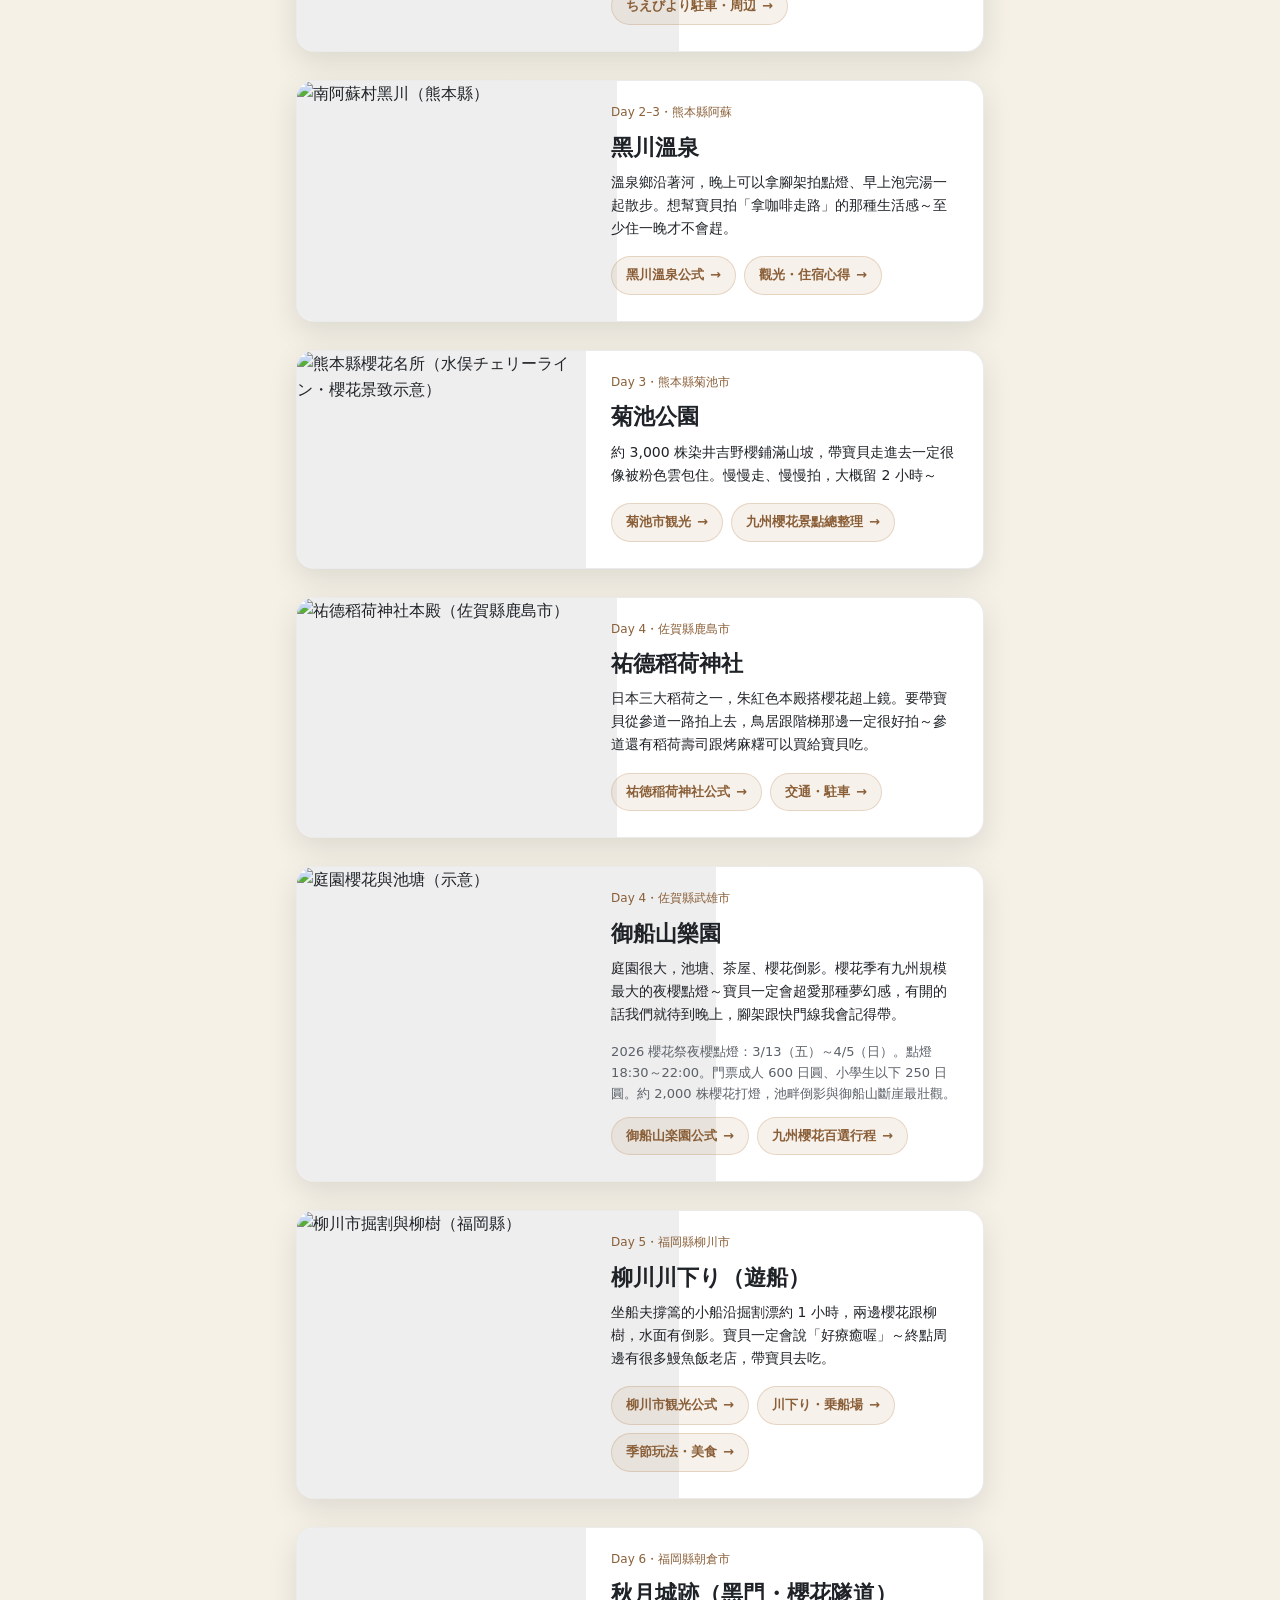
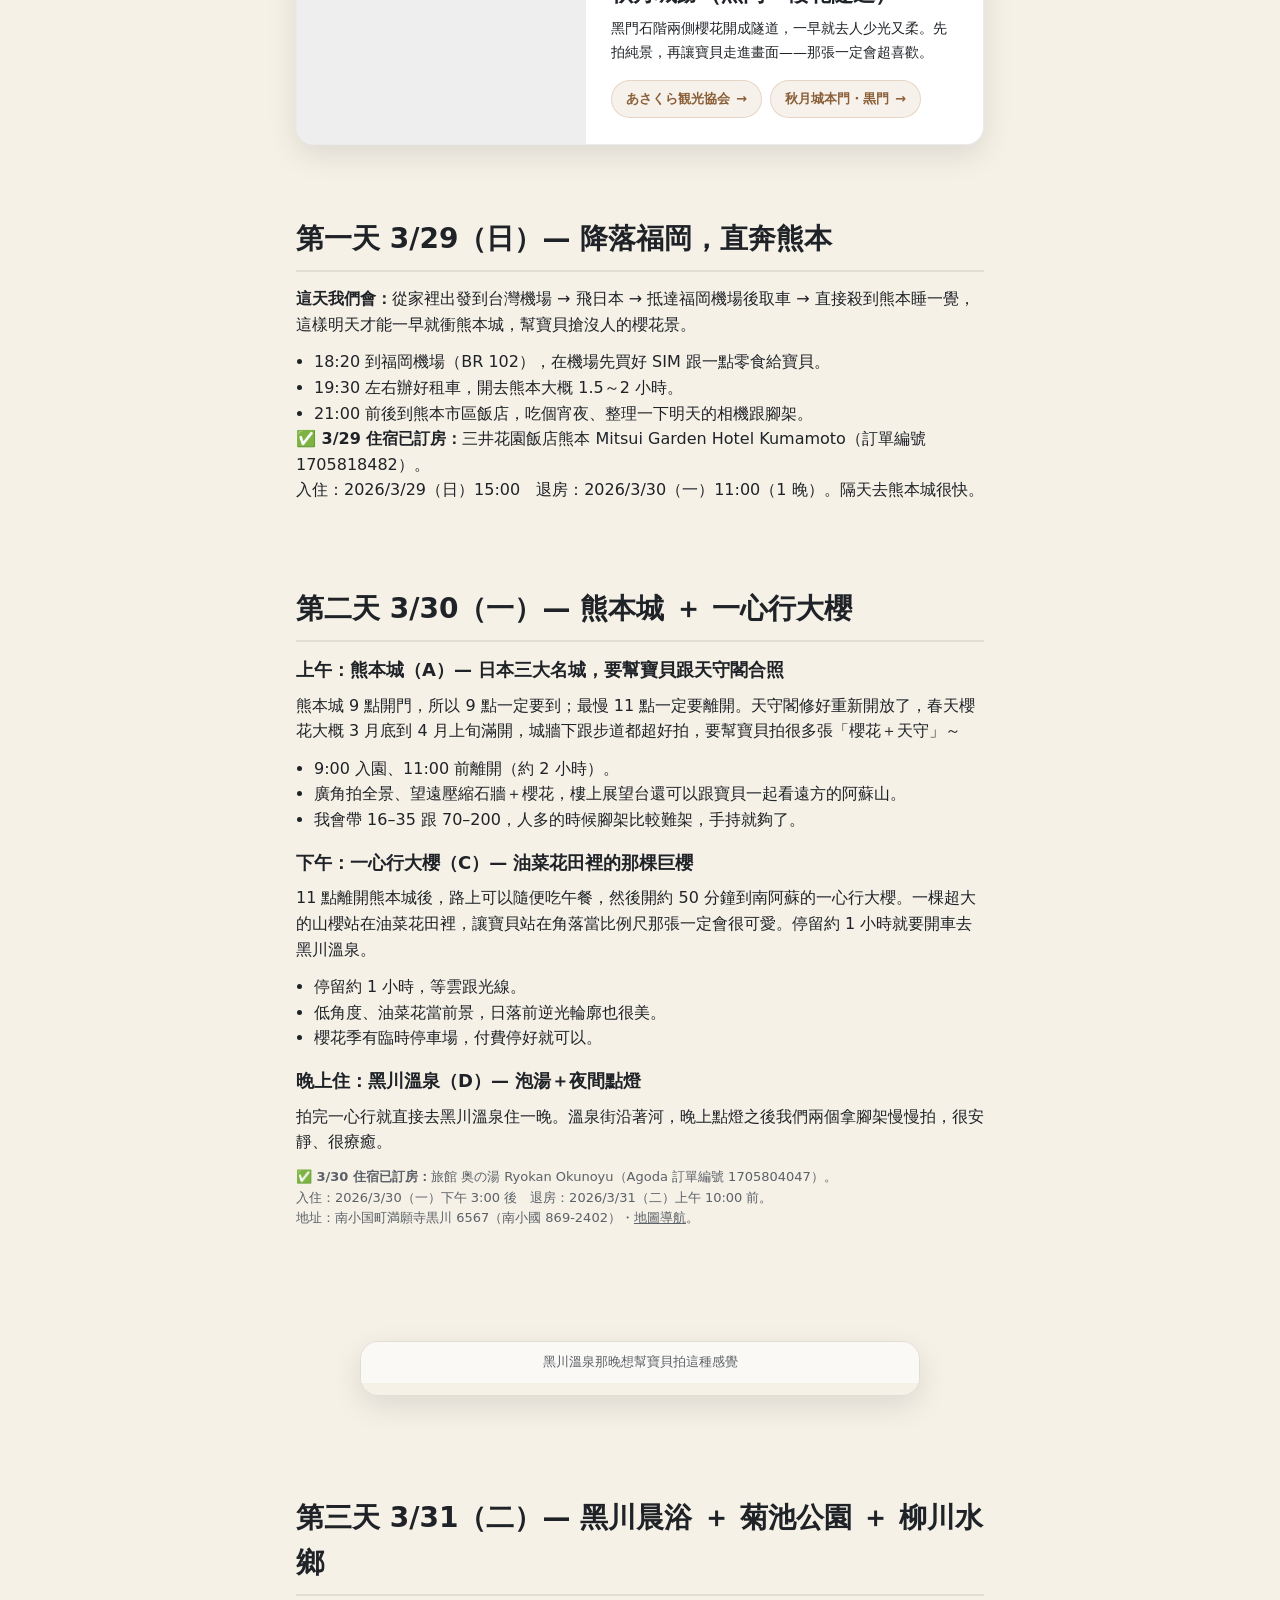
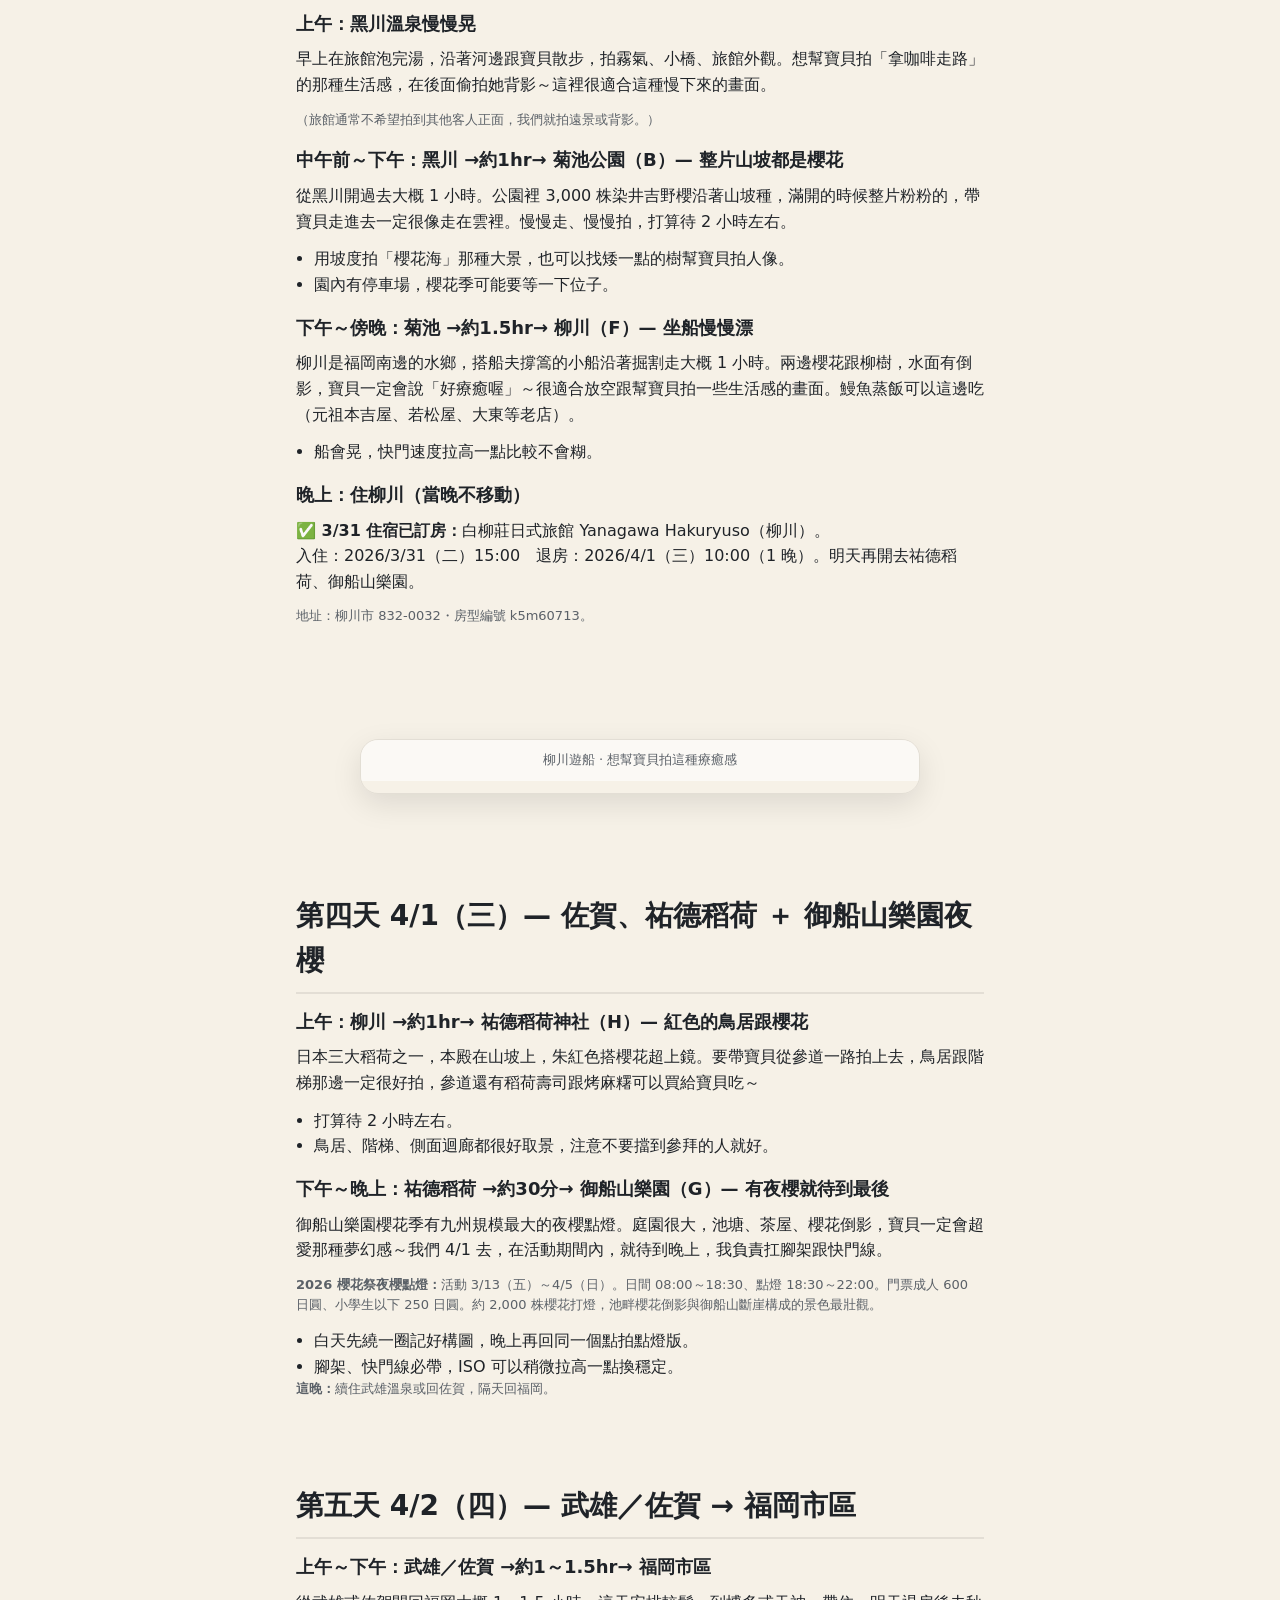
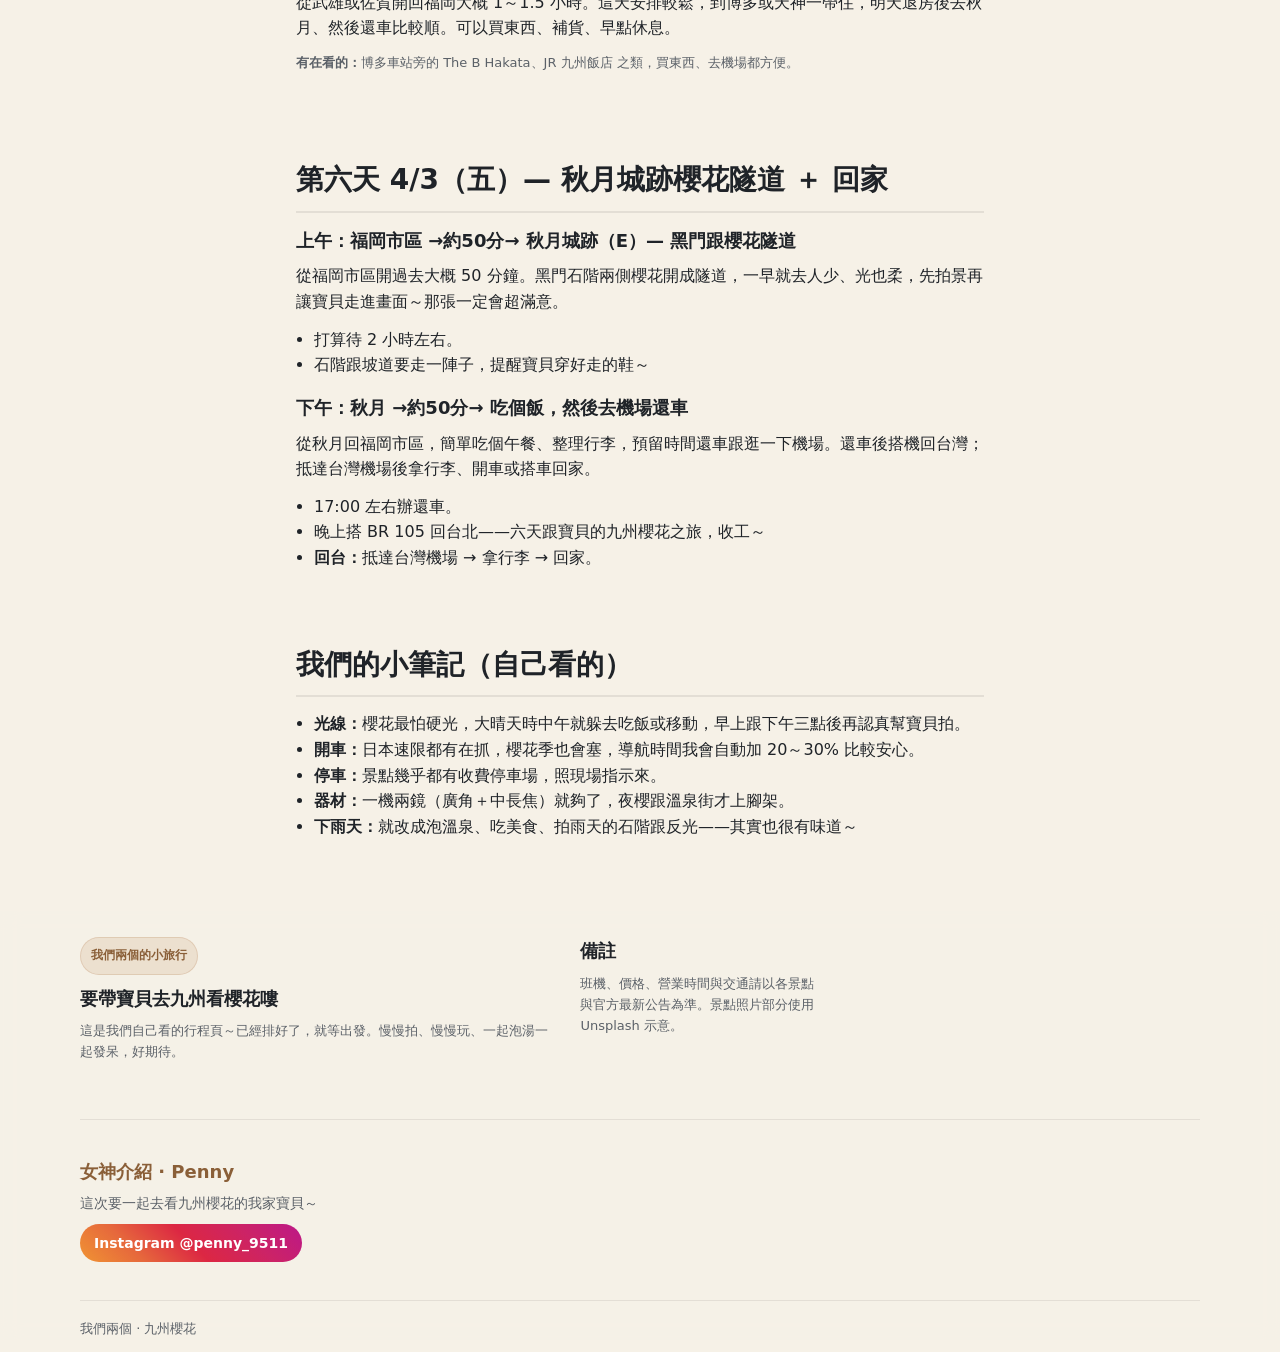
==== commit 08d5ab2b: "chore: 第三天住宿登記白柳莊日式旅館（柳川）、當晚住柳川，第四天改為柳川出發 Made-with: Cursor" ====
--- a/index.html
+++ b/index.html
@@ -102,14 +102,14 @@
                          <td>第 3 天</td>
                          <td>3/31</td>
                          <td>二</td>
-                         <td>黑川溫泉 →<strong>約1hr</strong>→ 菊池公園 →<strong>約1.5hr</strong>→ 柳川水鄉 →<strong>約1hr</strong>→ 佐賀／武雄</td>
-                         <td>佐賀／武雄</td>
+                         <td>黑川溫泉 →<strong>約1hr</strong>→ 菊池公園 →<strong>約1.5hr</strong>→ 柳川水鄉（當晚住柳川）</td>
+                         <td>白柳莊日式旅館（柳川）（入住 3/31 15:00／退房 4/1 10:00）</td>
                        </tr>
                        <tr>
                          <td>第 4 天</td>
                          <td>4/1</td>
                          <td>三</td>
-                         <td>佐賀／武雄 →<strong>約40分</strong>→ 祐德稻荷 →<strong>約30分</strong>→ 御船山樂園</td>
+                         <td>柳川 →<strong>約1hr</strong>→ 祐德稻荷 →<strong>約30分</strong>→ 御船山樂園</td>
                          <td>武雄溫泉／佐賀</td>
                        </tr>
                        <tr>
@@ -386,11 +386,12 @@
                    </ul>
                  </div>
                  <div class="card">
-                   <h3>晚上：柳川 →<strong>約1hr</strong>→ 佐賀／武雄，為明天做準備</h3>
-                   <p>
-                     為了明天祐德稻荷跟御船山樂園可以輕鬆玩，這晚住佐賀或武雄一帶。
-                   </p>
-                   <p class="small"><strong>有在看的：</strong>佐賀市區商務飯店，或武雄溫泉的大正屋、御宿竹林亭（想再泡一晚溫泉的話～）</p>
+                   <h3>晚上：住柳川（當晚不移動）</h3>
+                   <p>
+                     <strong>✅ 3/31 住宿已訂房：</strong>白柳莊日式旅館 Yanagawa Hakuryuso（柳川）。<br>
+                     入住：2026/3/31（二）15:00　退房：2026/4/1（三）10:00（1 晚）。明天再開去祐德稻荷、御船山樂園。
+                   </p>
+                   <p class="small">地址：柳川市 832-0032・房型編號 k5m60713。</p>
                  </div>
                </div>
              </section>
@@ -406,7 +407,7 @@
                <div class="container">
                  <h2>第四天 4/1（三）— 佐賀、祐德稻荷 ＋ 御船山樂園夜櫻</h2>
                  <div class="card">
-                   <h3>上午：佐賀／武雄 →<strong>約40分</strong>→ 祐德稻荷神社（H）— 紅色的鳥居跟櫻花</h3>
+                   <h3>上午：柳川 →<strong>約1hr</strong>→ 祐德稻荷神社（H）— 紅色的鳥居跟櫻花</h3>
                    <p>
                      日本三大稻荷之一，本殿在山坡上，朱紅色搭櫻花超上鏡。要帶寶貝從參道一路拍上去，鳥居跟階梯那邊一定很好拍，參道還有稻荷壽司跟烤麻糬可以買給寶貝吃～
                    </p>
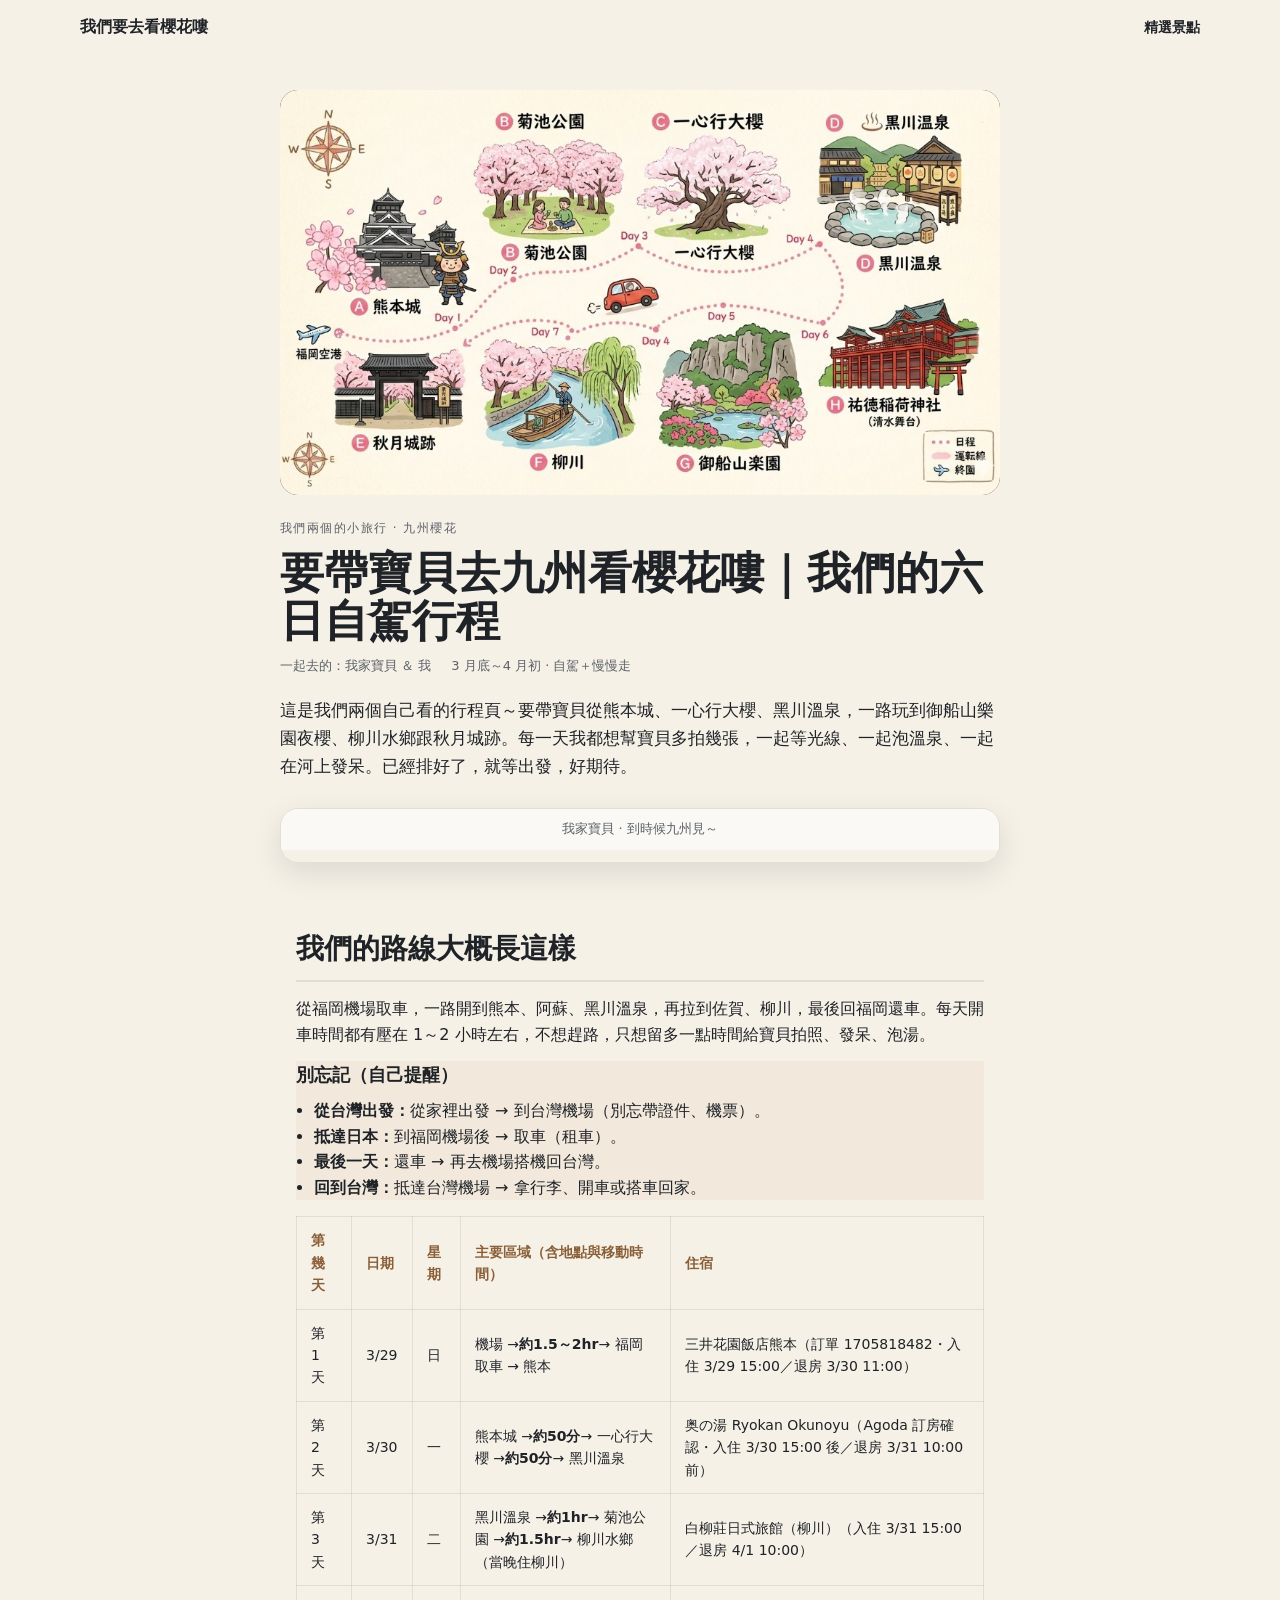
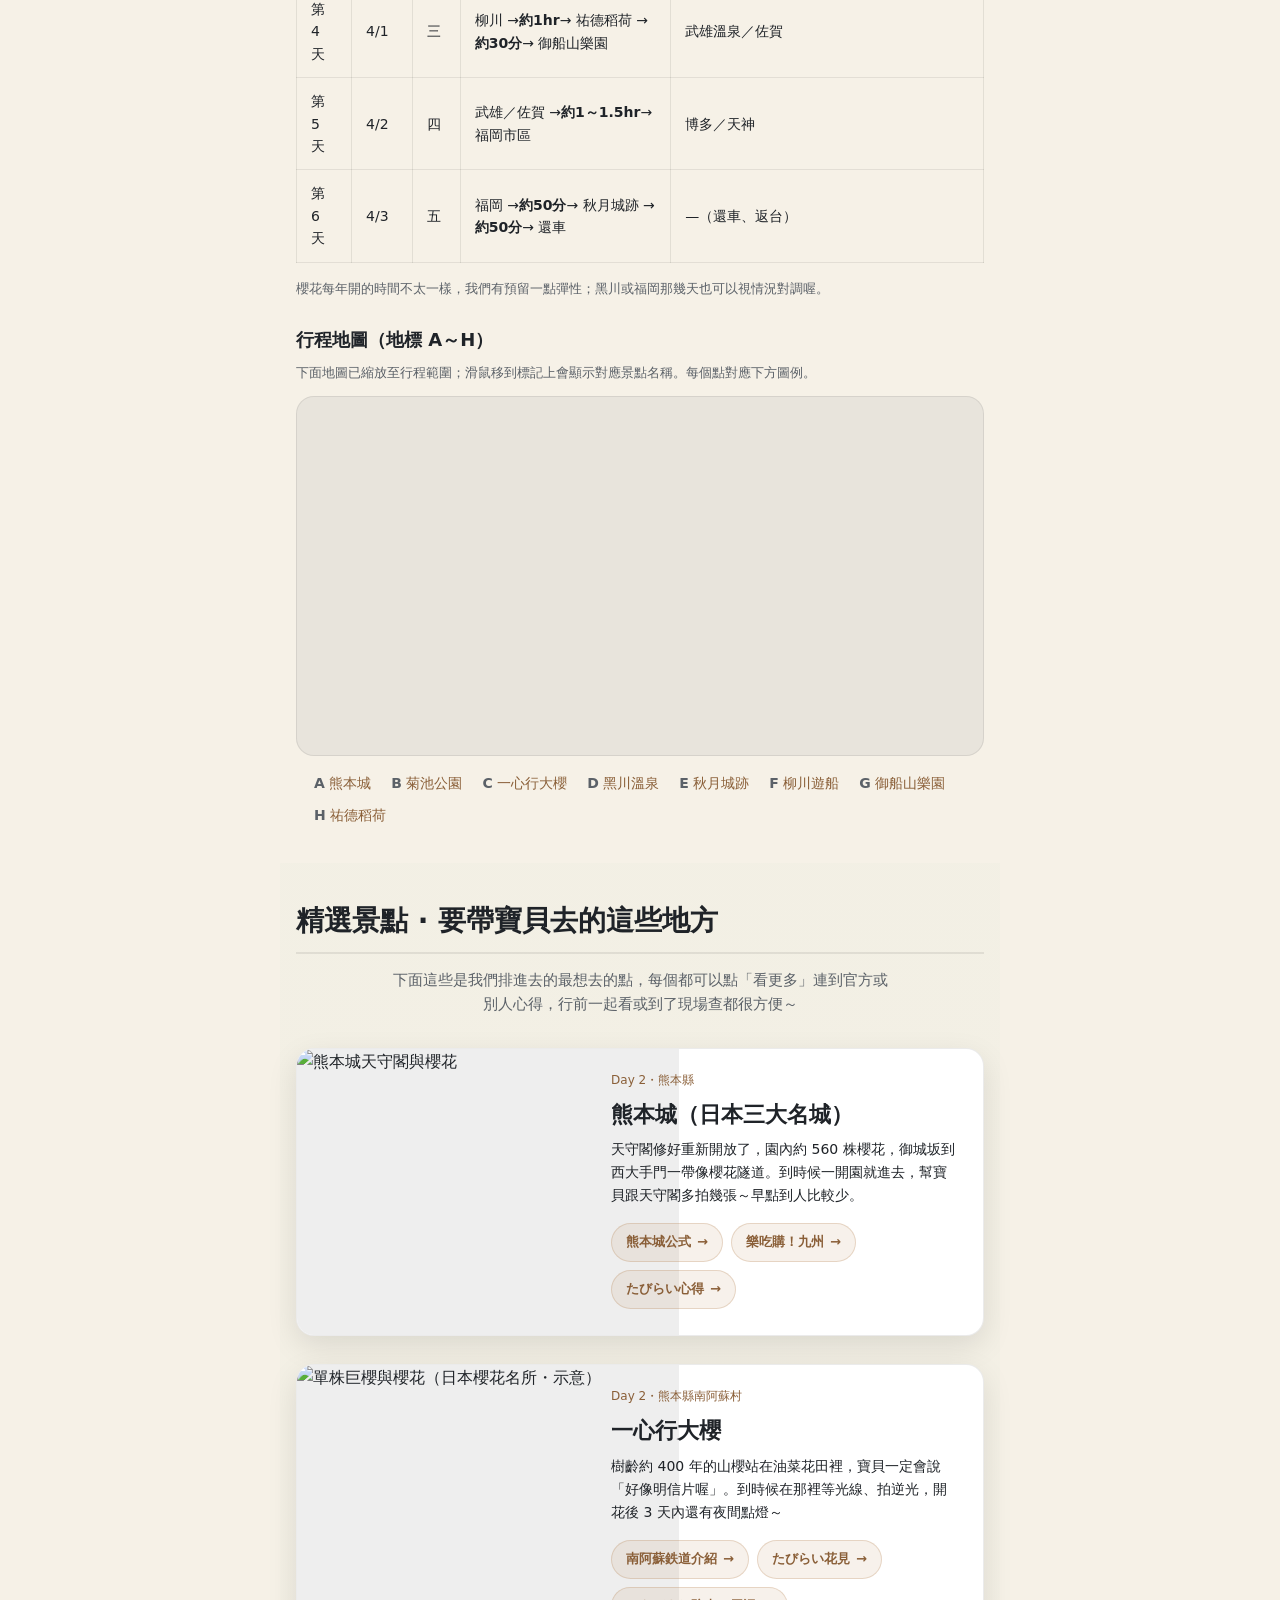
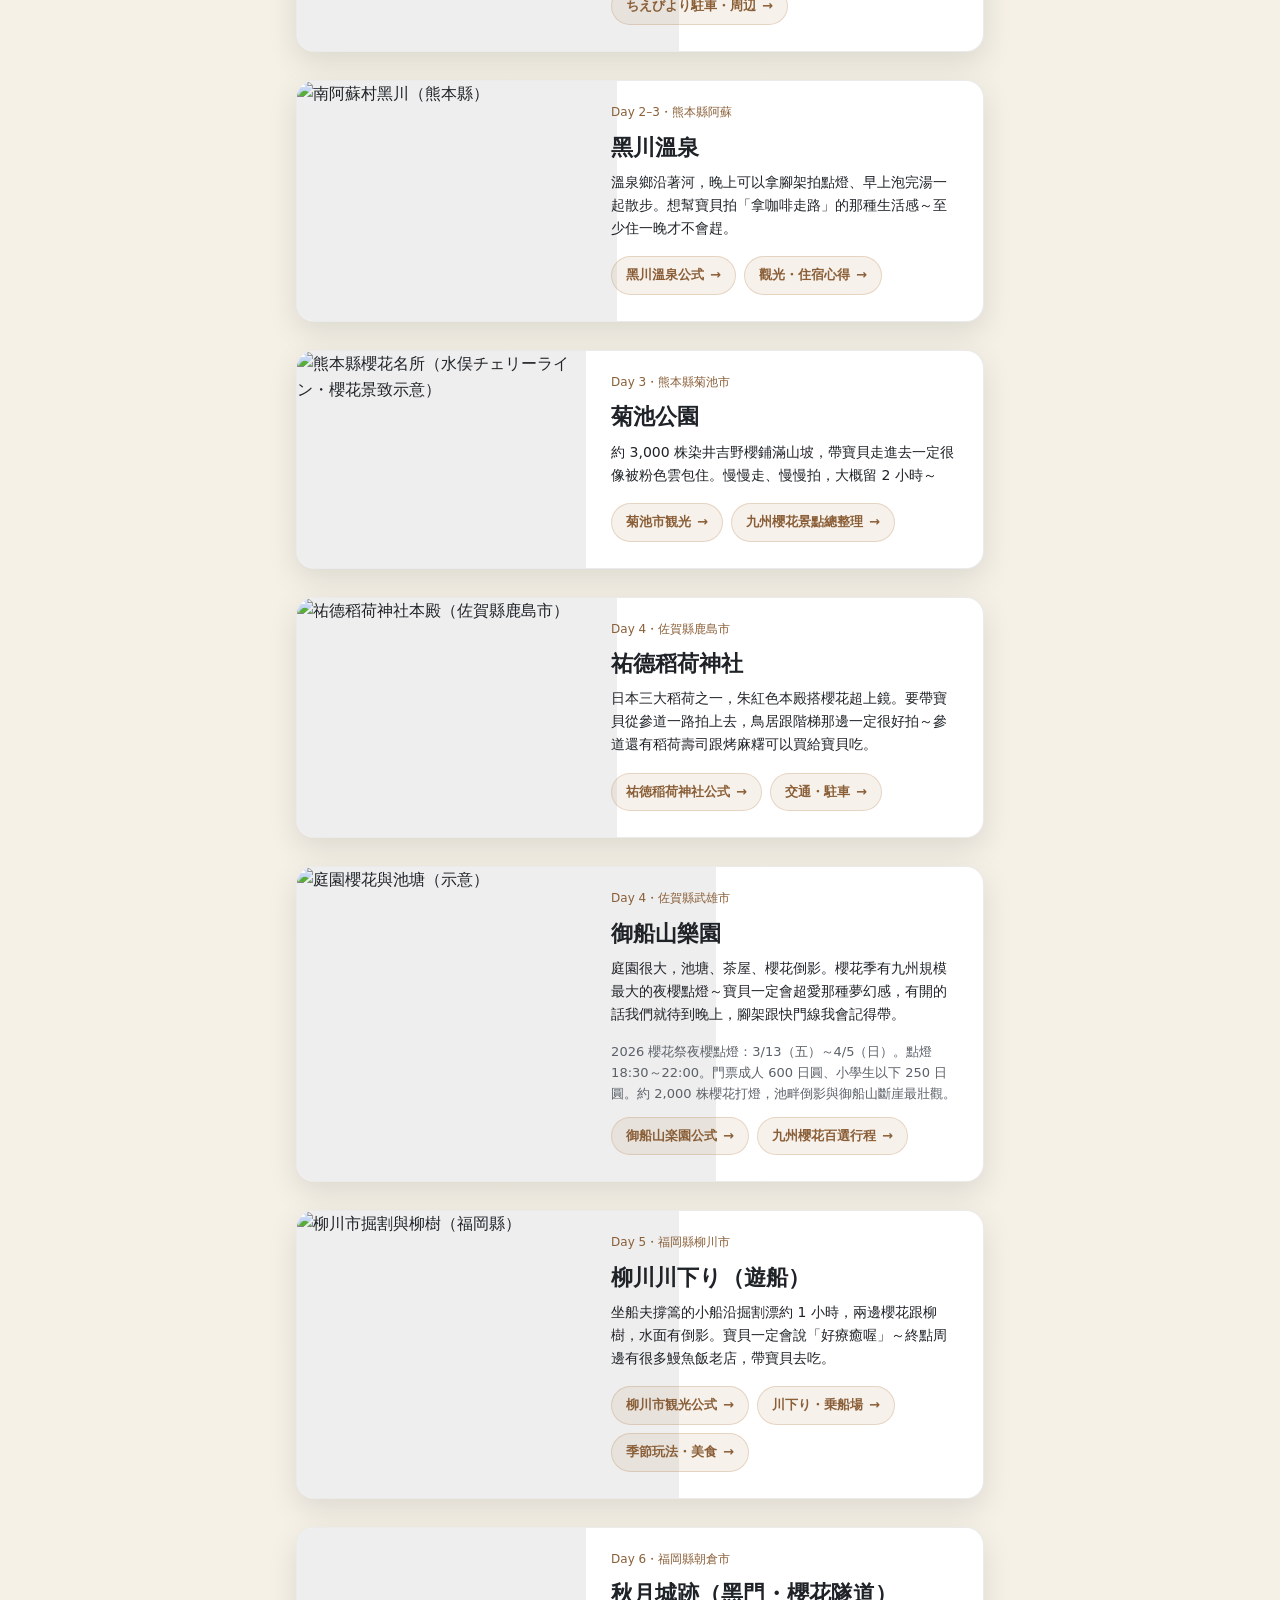
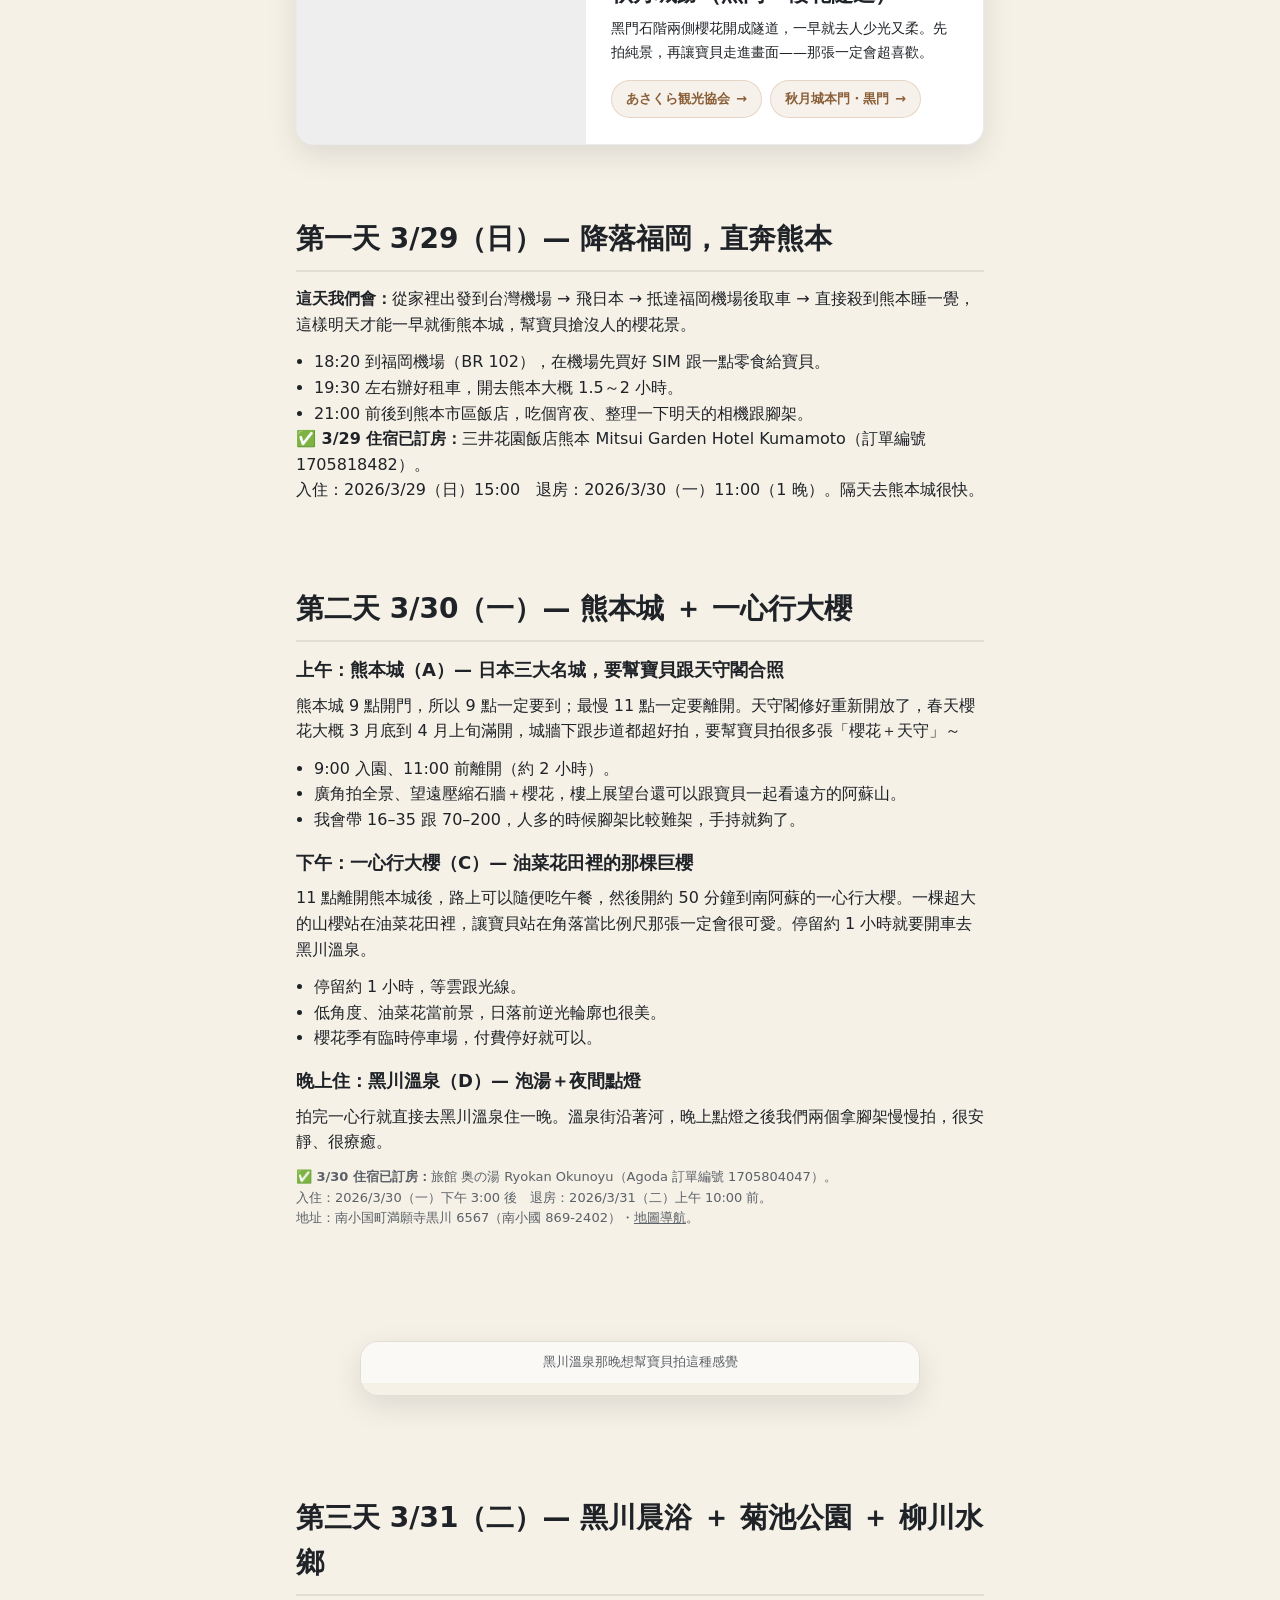
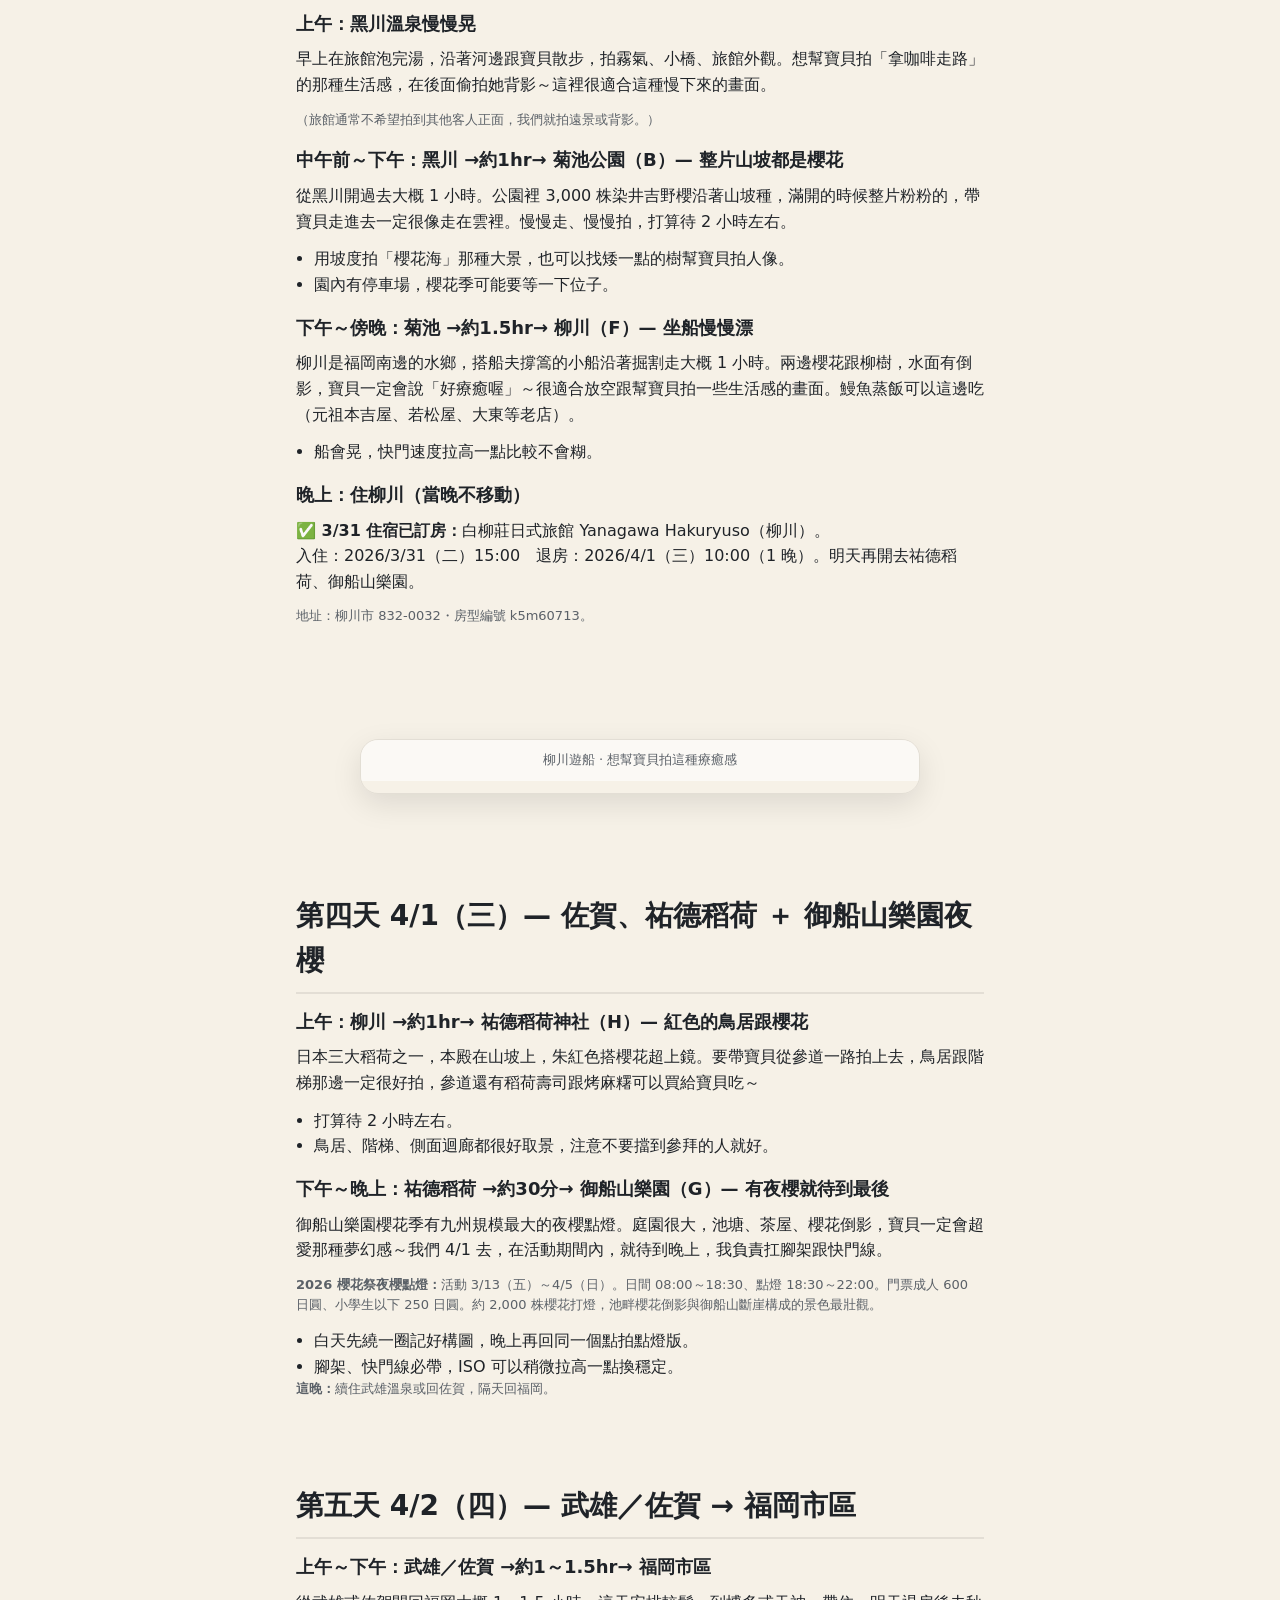
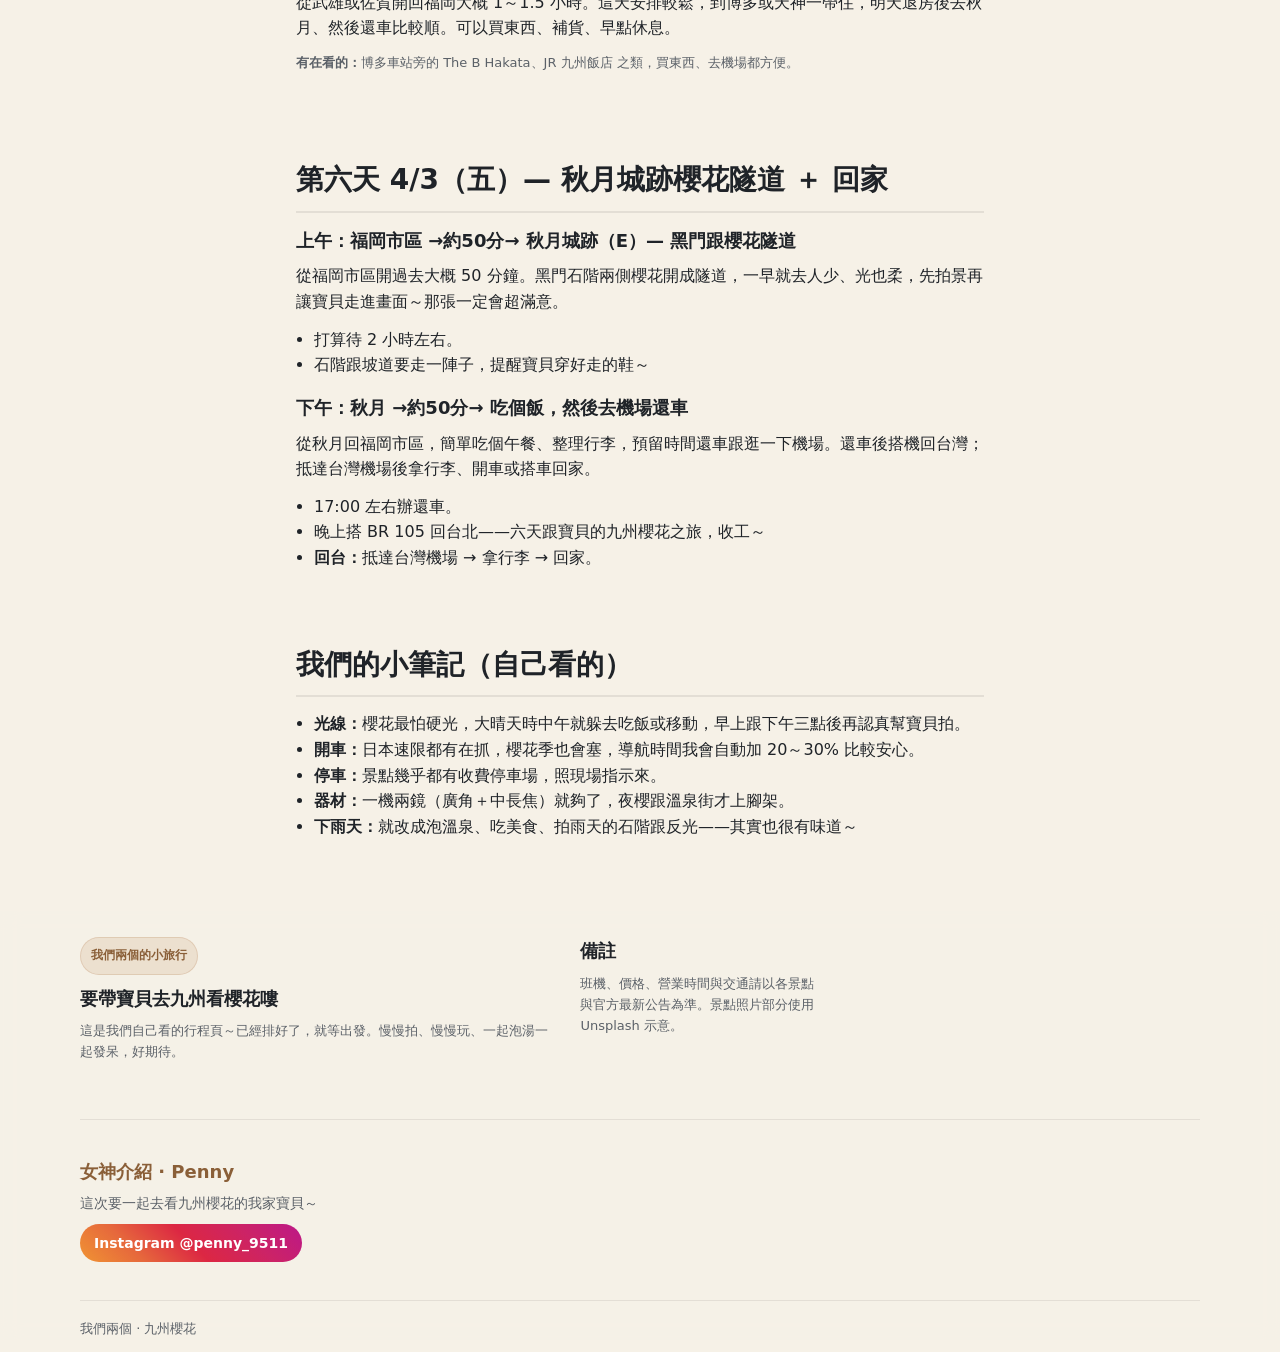
==== commit 0016d0ce: "feat: 替換 HERO 為九州櫻花行程手繪圖（kyushu-sakura-hero.png） Made-with: Cursor" ====
--- a/index.html
+++ b/index.html
@@ -9,12 +9,12 @@
    <meta property="og:type" content="article" />
    <meta property="og:title" content="要帶寶貝去九州看櫻花嘍｜我們兩個的六日行程" />
    <meta property="og:description" content="我們兩個自己看的行程～要帶寶貝去九州看櫻花，熊本城、黑川溫泉到柳川與秋月。" />
-   <meta property="og:image" content="https://penny-joyforest-tw.pages.dev/assets/images/hero/kyushu-sakura-hero.jpg" />
+   <meta property="og:image" content="https://penny-joyforest-tw.pages.dev/assets/images/hero/kyushu-sakura-hero.png" />
    <meta property="og:locale" content="zh_TW" />
    <meta name="twitter:card" content="summary_large_image" />
    <meta name="twitter:title" content="要帶寶貝去九州看櫻花嘍" />
    <meta name="twitter:description" content="我們兩個自己看的六日行程～兩個人、一台車、九州櫻花。" />
-   <meta name="twitter:image" content="https://penny-joyforest-tw.pages.dev/assets/images/hero/kyushu-sakura-hero.jpg" />
+   <meta name="twitter:image" content="https://penny-joyforest-tw.pages.dev/assets/images/hero/kyushu-sakura-hero.png" />
    <link rel="stylesheet" href="assets/css/style.css" />
    <link rel="stylesheet" href="https://unpkg.com/leaflet@1.9.4/dist/leaflet.css" crossorigin="" />
  </head>
@@ -38,6 +38,7 @@
          <article>
            <div class="article-hero">
              <div class="article-hero__media">
+               <img src="assets/images/hero/kyushu-sakura-hero.png" alt="九州櫻花行程路線（熊本城・菊池・一心行大櫻・黑川溫泉・御船山・祐德稻荷・柳川・秋月）" loading="eager" />
              </div>
            </div>
  
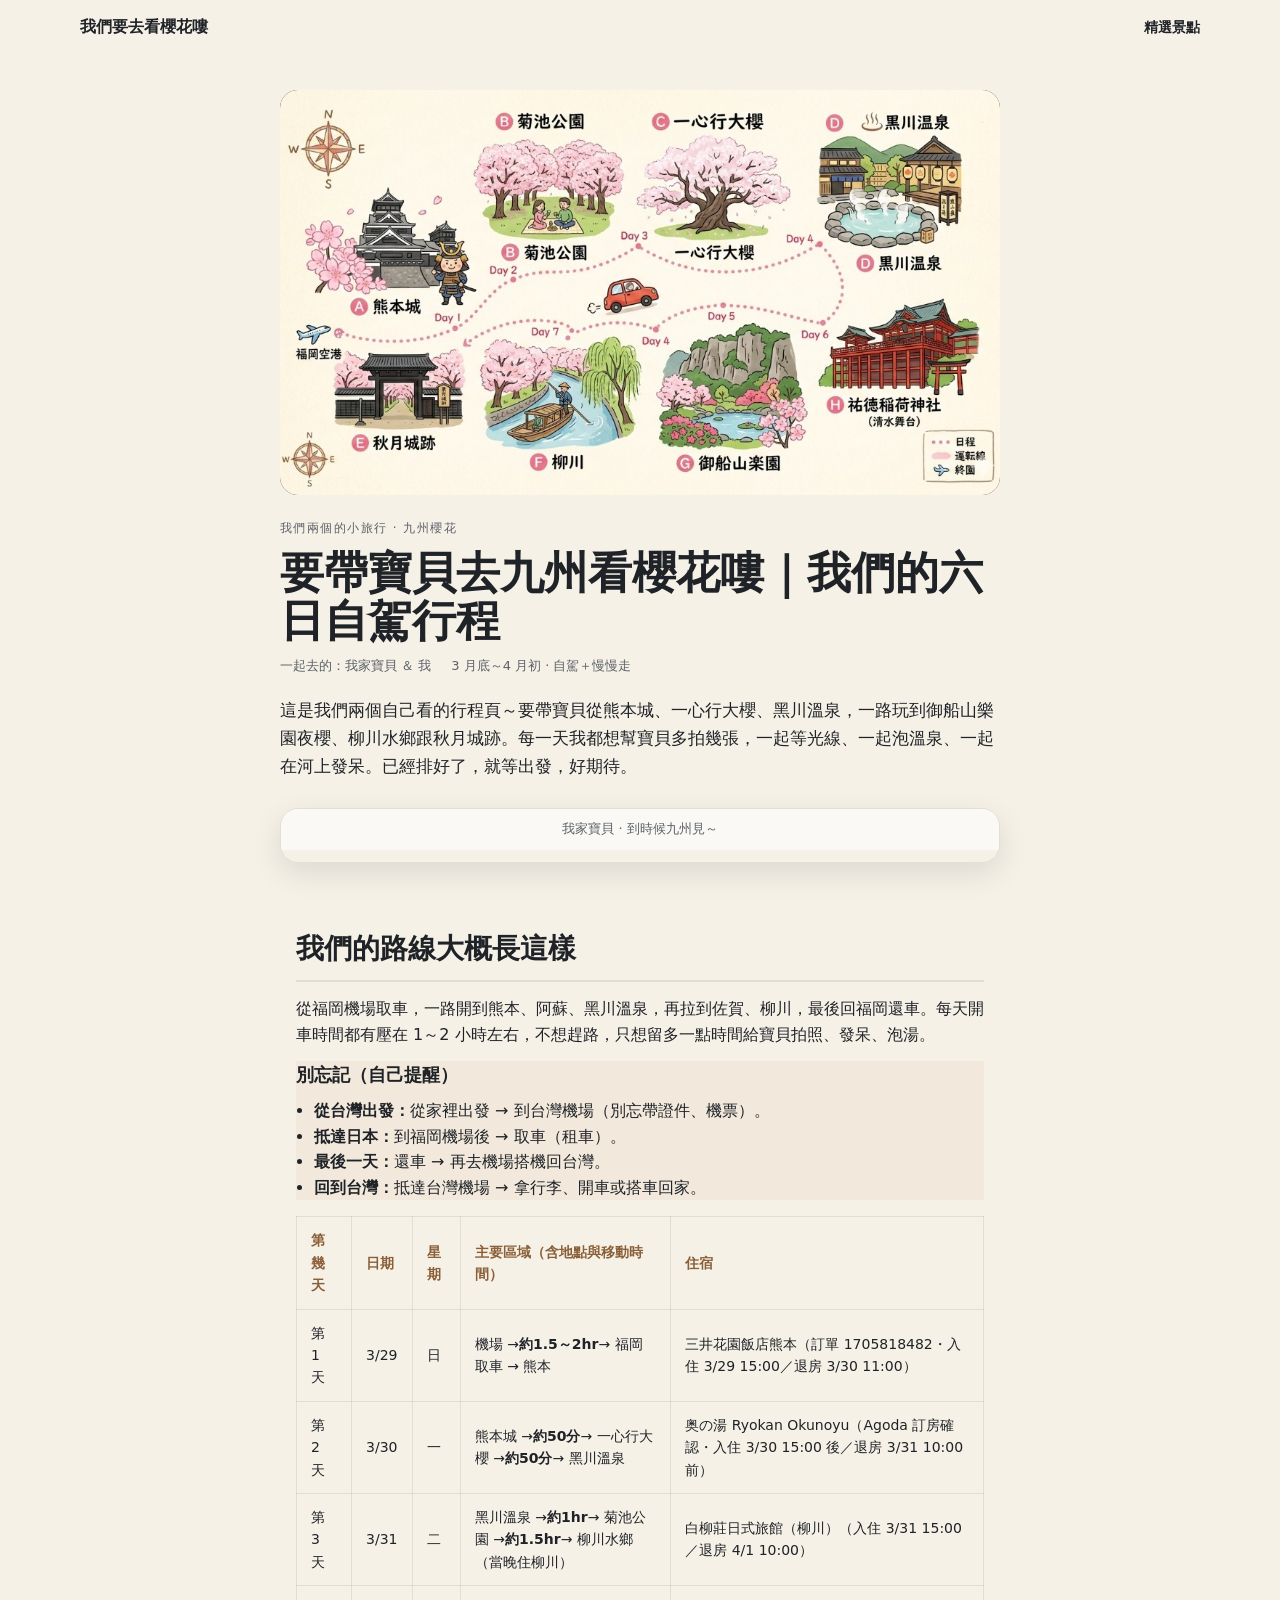
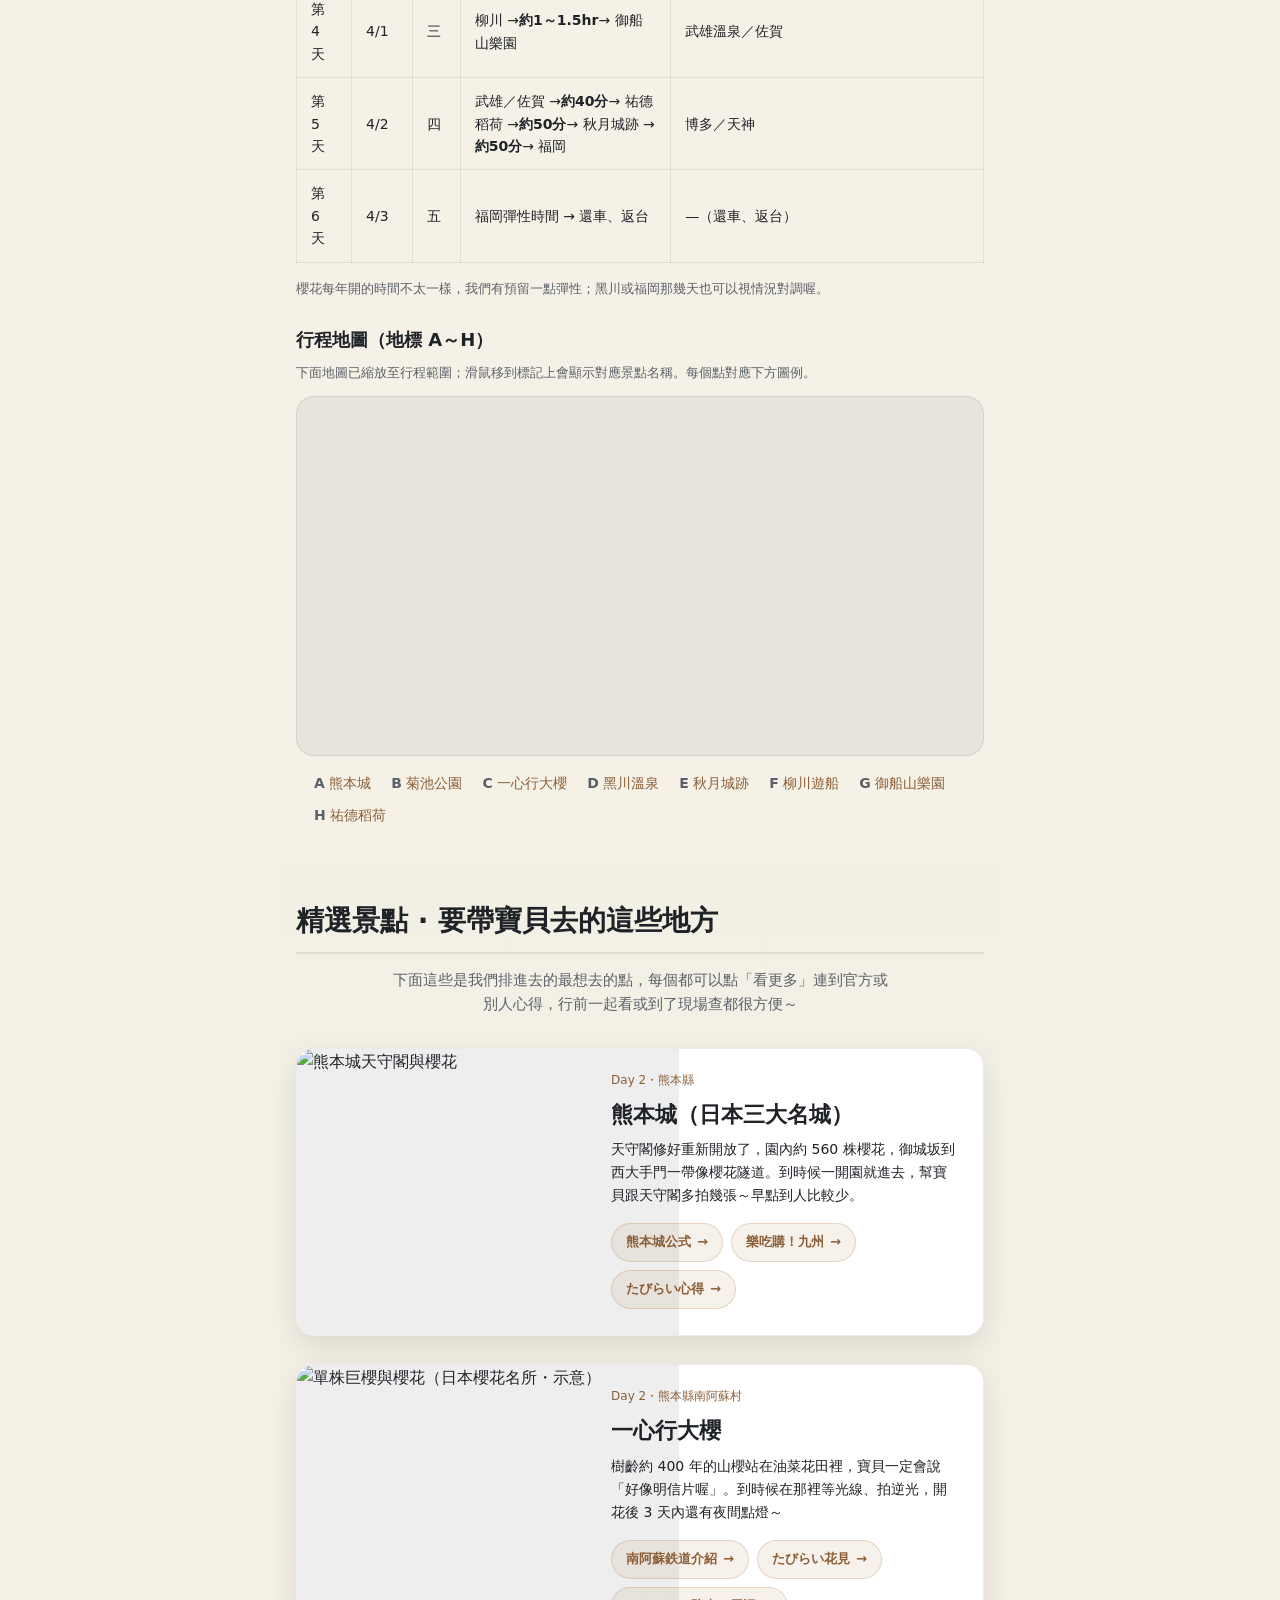
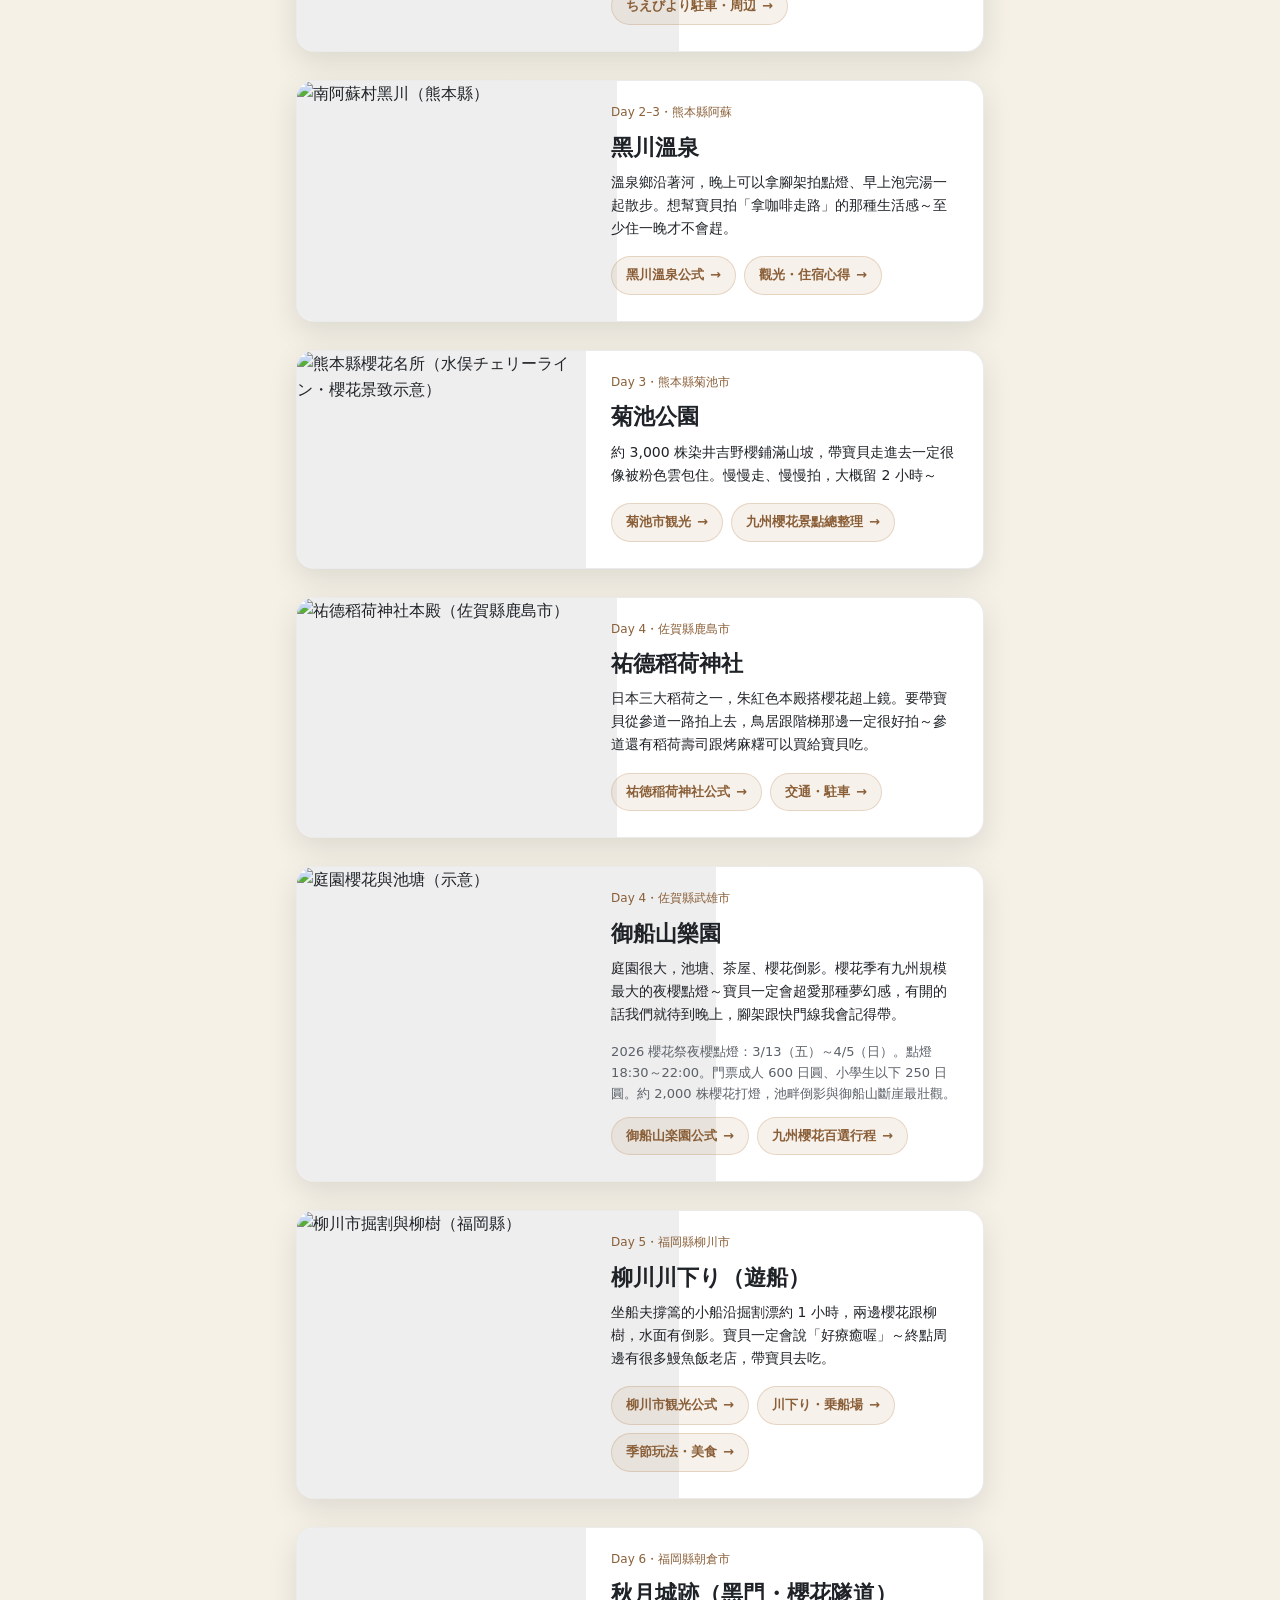
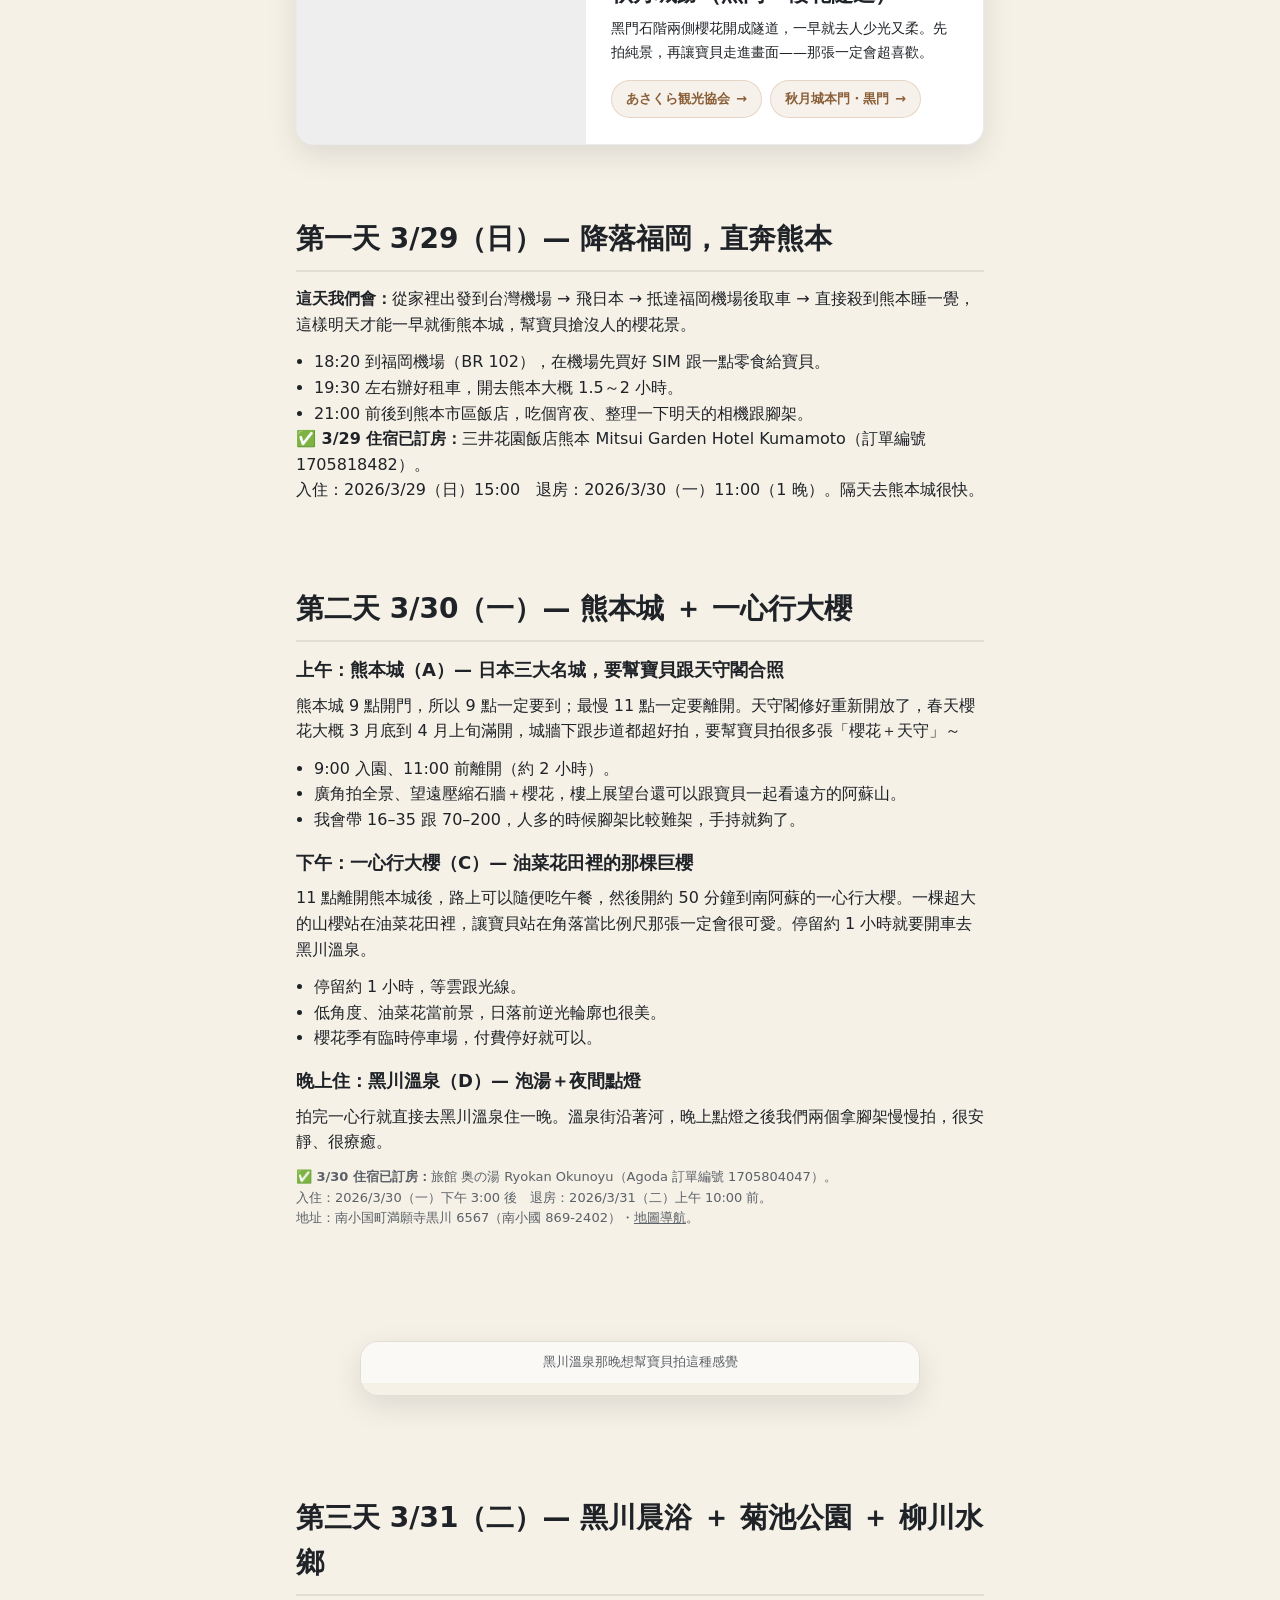
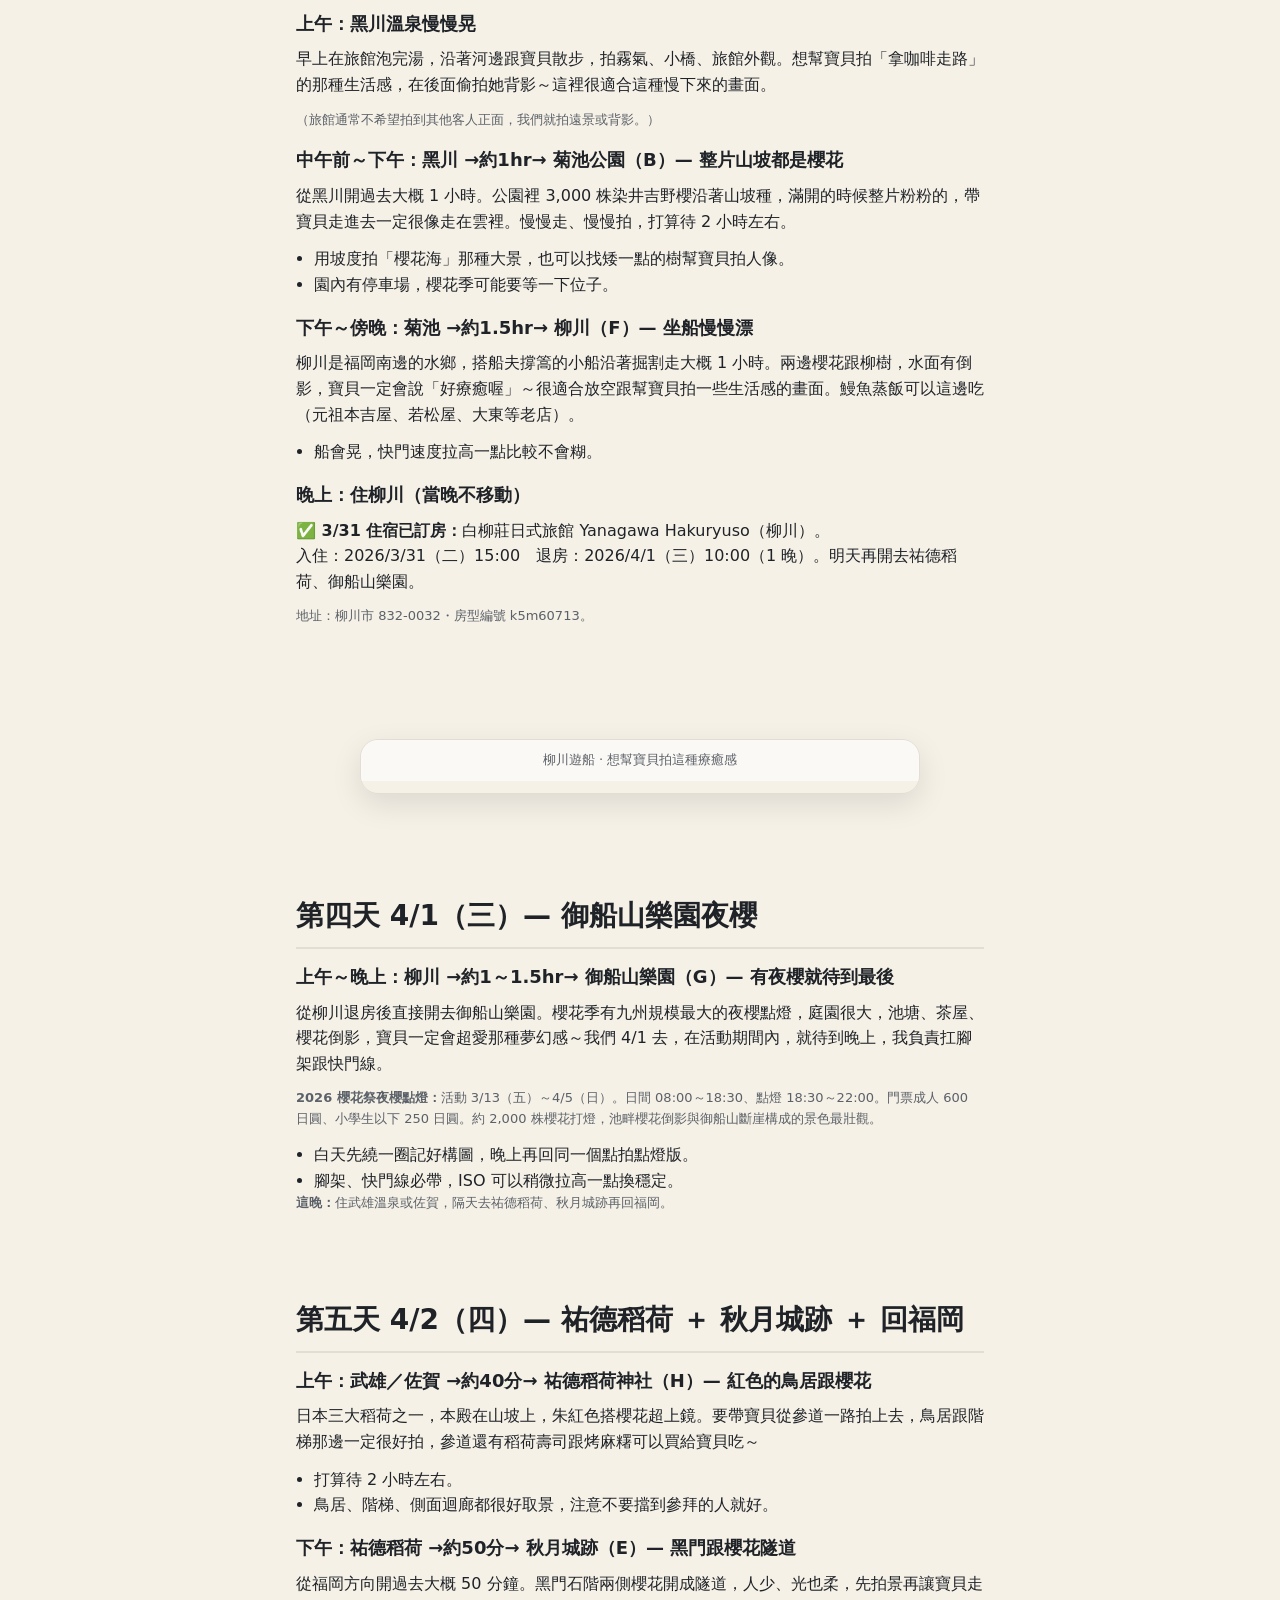
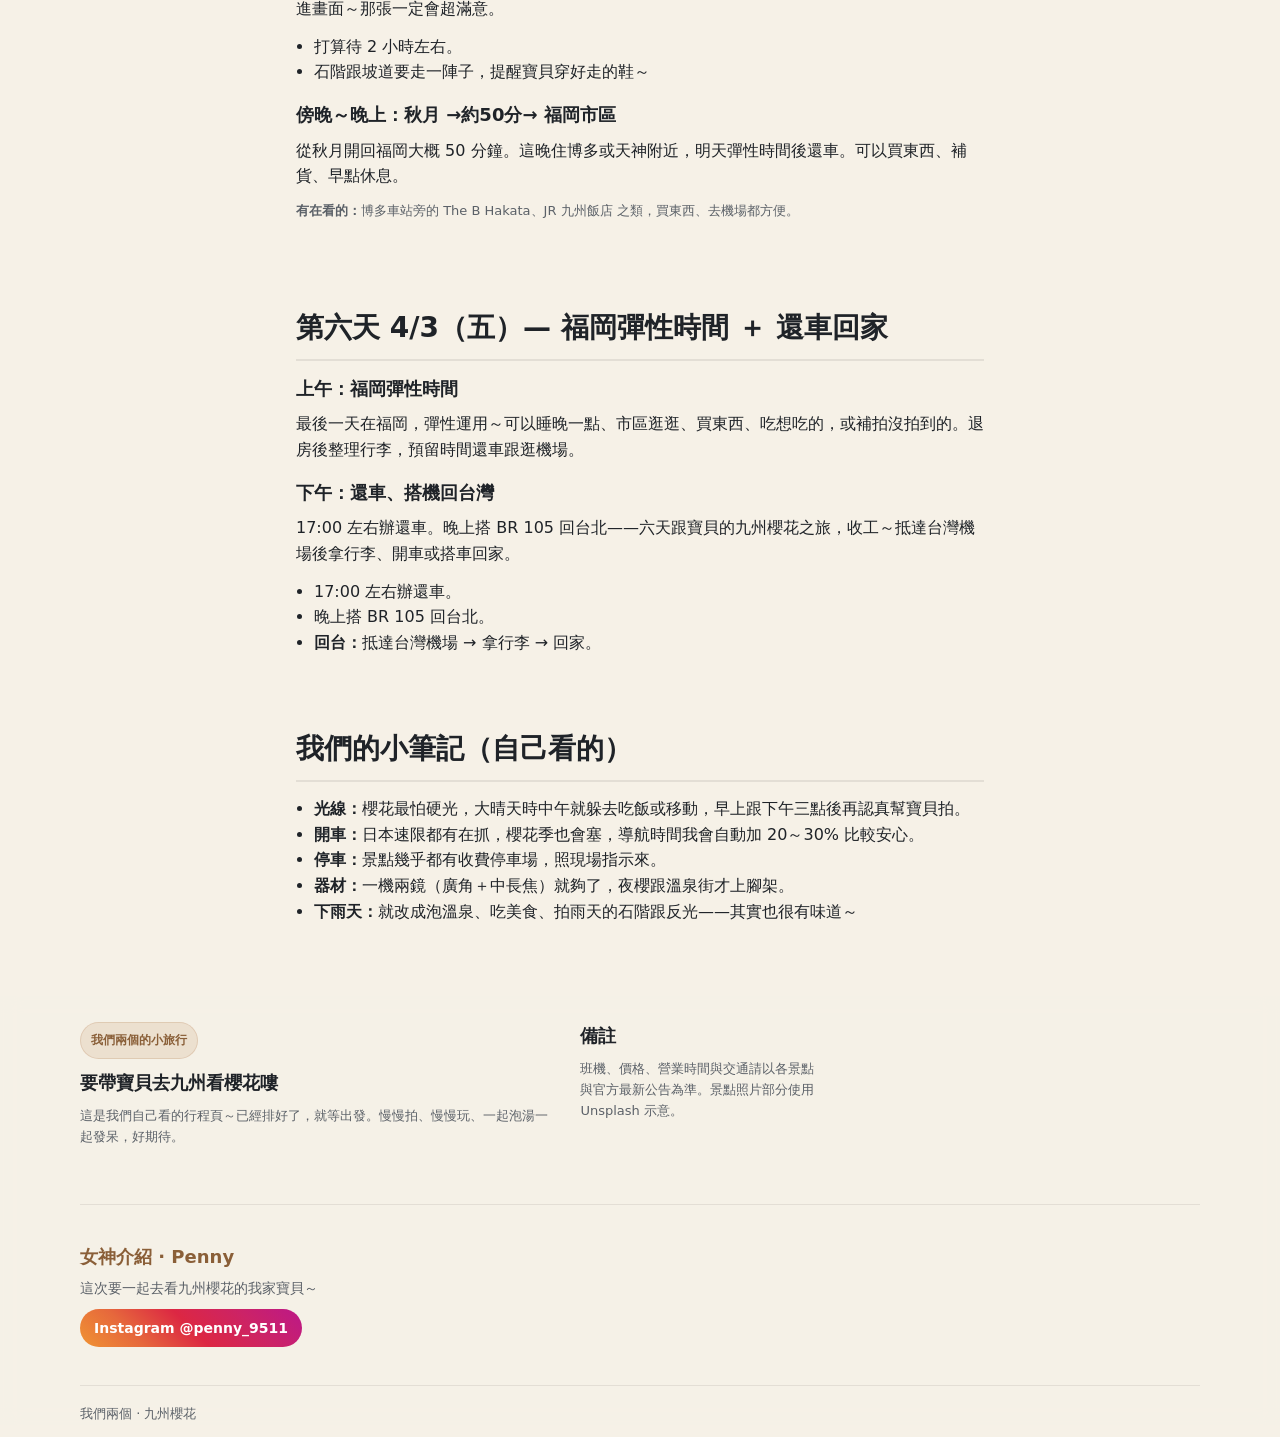
==== commit 0304524d: "chore: 第四天刪祐德只留御船山、第五天祐德＋秋月＋回福岡、第六天福岡彈性時間＋還車 Made-with: Cursor" ====
--- a/index.html
+++ b/index.html
@@ -110,21 +110,21 @@
                          <td>第 4 天</td>
                          <td>4/1</td>
                          <td>三</td>
-                         <td>柳川 →<strong>約1hr</strong>→ 祐德稻荷 →<strong>約30分</strong>→ 御船山樂園</td>
+                         <td>柳川 →<strong>約1～1.5hr</strong>→ 御船山樂園</td>
                          <td>武雄溫泉／佐賀</td>
                        </tr>
                        <tr>
                          <td>第 5 天</td>
                          <td>4/2</td>
                          <td>四</td>
-                         <td>武雄／佐賀 →<strong>約1～1.5hr</strong>→ 福岡市區</td>
+                         <td>武雄／佐賀 →<strong>約40分</strong>→ 祐德稻荷 →<strong>約50分</strong>→ 秋月城跡 →<strong>約50分</strong>→ 福岡</td>
                          <td>博多／天神</td>
                        </tr>
                        <tr>
                          <td>第 6 天</td>
                          <td>4/3</td>
                          <td>五</td>
-                         <td>福岡 →<strong>約50分</strong>→ 秋月城跡 →<strong>約50分</strong>→ 還車</td>
+                         <td>福岡彈性時間 → 還車、返台</td>
                          <td>—（還車、返台）</td>
                        </tr>
                      </tbody>
@@ -406,9 +406,27 @@
  
              <section class="section tight">
                <div class="container">
-                 <h2>第四天 4/1（三）— 佐賀、祐德稻荷 ＋ 御船山樂園夜櫻</h2>
-                 <div class="card">
-                   <h3>上午：柳川 →<strong>約1hr</strong>→ 祐德稻荷神社（H）— 紅色的鳥居跟櫻花</h3>
+                 <h2>第四天 4/1（三）— 御船山樂園夜櫻</h2>
+                 <div class="card">
+                   <h3>上午～晚上：柳川 →<strong>約1～1.5hr</strong>→ 御船山樂園（G）— 有夜櫻就待到最後</h3>
+                   <p>
+                     從柳川退房後直接開去御船山樂園。櫻花季有九州規模最大的夜櫻點燈，庭園很大，池塘、茶屋、櫻花倒影，寶貝一定會超愛那種夢幻感～我們 4/1 去，在活動期間內，就待到晚上，我負責扛腳架跟快門線。
+                   </p>
+                   <p class="small"><strong>2026 櫻花祭夜櫻點燈：</strong>活動 3/13（五）～4/5（日）。日間 08:00～18:30、點燈 18:30～22:00。門票成人 600 日圓、小學生以下 250 日圓。約 2,000 株櫻花打燈，池畔櫻花倒影與御船山斷崖構成的景色最壯觀。</p>
+                   <ul>
+                     <li>白天先繞一圈記好構圖，晚上再回同一個點拍點燈版。</li>
+                     <li>腳架、快門線必帶，ISO 可以稍微拉高一點換穩定。</li>
+                   </ul>
+                   <p class="small"><strong>這晚：</strong>住武雄溫泉或佐賀，隔天去祐德稻荷、秋月城跡再回福岡。</p>
+                 </div>
+               </div>
+             </section>
+ 
+             <section class="section tight">
+               <div class="container">
+                 <h2>第五天 4/2（四）— 祐德稻荷 ＋ 秋月城跡 ＋ 回福岡</h2>
+                 <div class="card">
+                   <h3>上午：武雄／佐賀 →<strong>約40分</strong>→ 祐德稻荷神社（H）— 紅色的鳥居跟櫻花</h3>
                    <p>
                      日本三大稻荷之一，本殿在山坡上，朱紅色搭櫻花超上鏡。要帶寶貝從參道一路拍上去，鳥居跟階梯那邊一定很好拍，參道還有稻荷壽司跟烤麻糬可以買給寶貝吃～
                    </p>
@@ -418,40 +436,9 @@
                    </ul>
                  </div>
                  <div class="card">
-                   <h3>下午～晚上：祐德稻荷 →<strong>約30分</strong>→ 御船山樂園（G）— 有夜櫻就待到最後</h3>
-                   <p>
-                     御船山樂園櫻花季有九州規模最大的夜櫻點燈。庭園很大，池塘、茶屋、櫻花倒影，寶貝一定會超愛那種夢幻感～我們 4/1 去，在活動期間內，就待到晚上，我負責扛腳架跟快門線。
-                   </p>
-                   <p class="small"><strong>2026 櫻花祭夜櫻點燈：</strong>活動 3/13（五）～4/5（日）。日間 08:00～18:30、點燈 18:30～22:00。門票成人 600 日圓、小學生以下 250 日圓。約 2,000 株櫻花打燈，池畔櫻花倒影與御船山斷崖構成的景色最壯觀。</p>
-                   <ul>
-                     <li>白天先繞一圈記好構圖，晚上再回同一個點拍點燈版。</li>
-                     <li>腳架、快門線必帶，ISO 可以稍微拉高一點換穩定。</li>
-                   </ul>
-                   <p class="small"><strong>這晚：</strong>續住武雄溫泉或回佐賀，隔天回福岡。</p>
-                 </div>
-               </div>
-             </section>
- 
-             <section class="section tight">
-               <div class="container">
-                 <h2>第五天 4/2（四）— 武雄／佐賀 → 福岡市區</h2>
-                 <div class="card">
-                   <h3>上午～下午：武雄／佐賀 →<strong>約1～1.5hr</strong>→ 福岡市區</h3>
-                   <p>
-                     從武雄或佐賀開回福岡大概 1～1.5 小時。這天安排較鬆，到博多或天神一帶住，明天退房後去秋月、然後還車比較順。可以買東西、補貨、早點休息。
-                   </p>
-                   <p class="small"><strong>有在看的：</strong>博多車站旁的 The B Hakata、JR 九州飯店 之類，買東西、去機場都方便。</p>
-                 </div>
-               </div>
-             </section>
-
-             <section class="section tight">
-               <div class="container">
-                 <h2>第六天 4/3（五）— 秋月城跡櫻花隧道 ＋ 回家</h2>
-                 <div class="card">
-                   <h3>上午：福岡市區 →<strong>約50分</strong>→ 秋月城跡（E）— 黑門跟櫻花隧道</h3>
-                   <p>
-                     從福岡市區開過去大概 50 分鐘。黑門石階兩側櫻花開成隧道，一早就去人少、光也柔，先拍景再讓寶貝走進畫面～那張一定會超滿意。
+                   <h3>下午：祐德稻荷 →<strong>約50分</strong>→ 秋月城跡（E）— 黑門跟櫻花隧道</h3>
+                   <p>
+                     從福岡方向開過去大概 50 分鐘。黑門石階兩側櫻花開成隧道，人少、光也柔，先拍景再讓寶貝走進畫面～那張一定會超滿意。
                    </p>
                    <ul>
                      <li>打算待 2 小時左右。</li>
@@ -459,13 +446,32 @@
                    </ul>
                  </div>
                  <div class="card">
-                   <h3>下午：秋月 →<strong>約50分</strong>→ 吃個飯，然後去機場還車</h3>
-                   <p>
-                     從秋月回福岡市區，簡單吃個午餐、整理行李，預留時間還車跟逛一下機場。還車後搭機回台灣；抵達台灣機場後拿行李、開車或搭車回家。
+                   <h3>傍晚～晚上：秋月 →<strong>約50分</strong>→ 福岡市區</h3>
+                   <p>
+                     從秋月開回福岡大概 50 分鐘。這晚住博多或天神附近，明天彈性時間後還車。可以買東西、補貨、早點休息。
+                   </p>
+                   <p class="small"><strong>有在看的：</strong>博多車站旁的 The B Hakata、JR 九州飯店 之類，買東西、去機場都方便。</p>
+                 </div>
+               </div>
+             </section>
+
+             <section class="section tight">
+               <div class="container">
+                 <h2>第六天 4/3（五）— 福岡彈性時間 ＋ 還車回家</h2>
+                 <div class="card">
+                   <h3>上午：福岡彈性時間</h3>
+                   <p>
+                     最後一天在福岡，彈性運用～可以睡晚一點、市區逛逛、買東西、吃想吃的，或補拍沒拍到的。退房後整理行李，預留時間還車跟逛機場。
+                   </p>
+                 </div>
+                 <div class="card">
+                   <h3>下午：還車、搭機回台灣</h3>
+                   <p>
+                     17:00 左右辦還車。晚上搭 BR 105 回台北——六天跟寶貝的九州櫻花之旅，收工～抵達台灣機場後拿行李、開車或搭車回家。
                    </p>
                    <ul>
                      <li>17:00 左右辦還車。</li>
-                     <li>晚上搭 BR 105 回台北——六天跟寶貝的九州櫻花之旅，收工～</li>
+                     <li>晚上搭 BR 105 回台北。</li>
                      <li><strong>回台：</strong>抵達台灣機場 → 拿行李 → 回家。</li>
                    </ul>
                  </div>
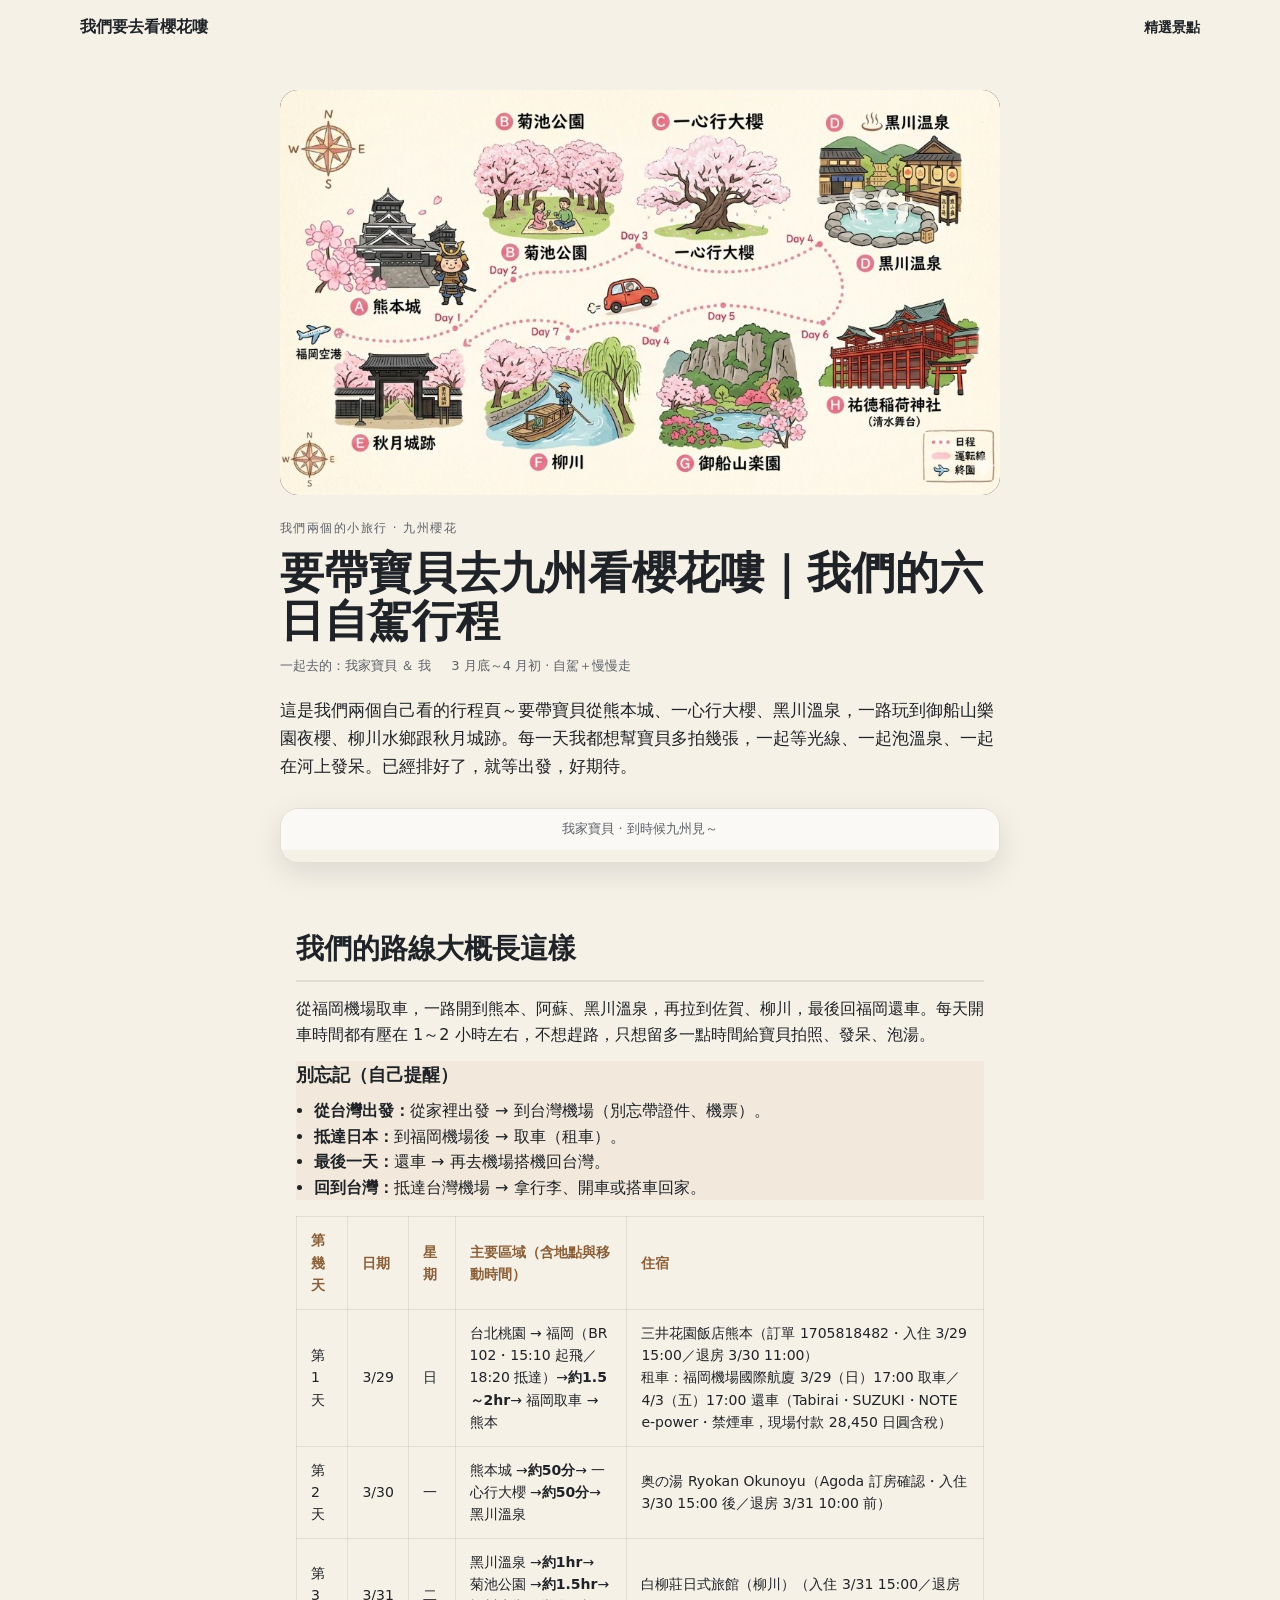
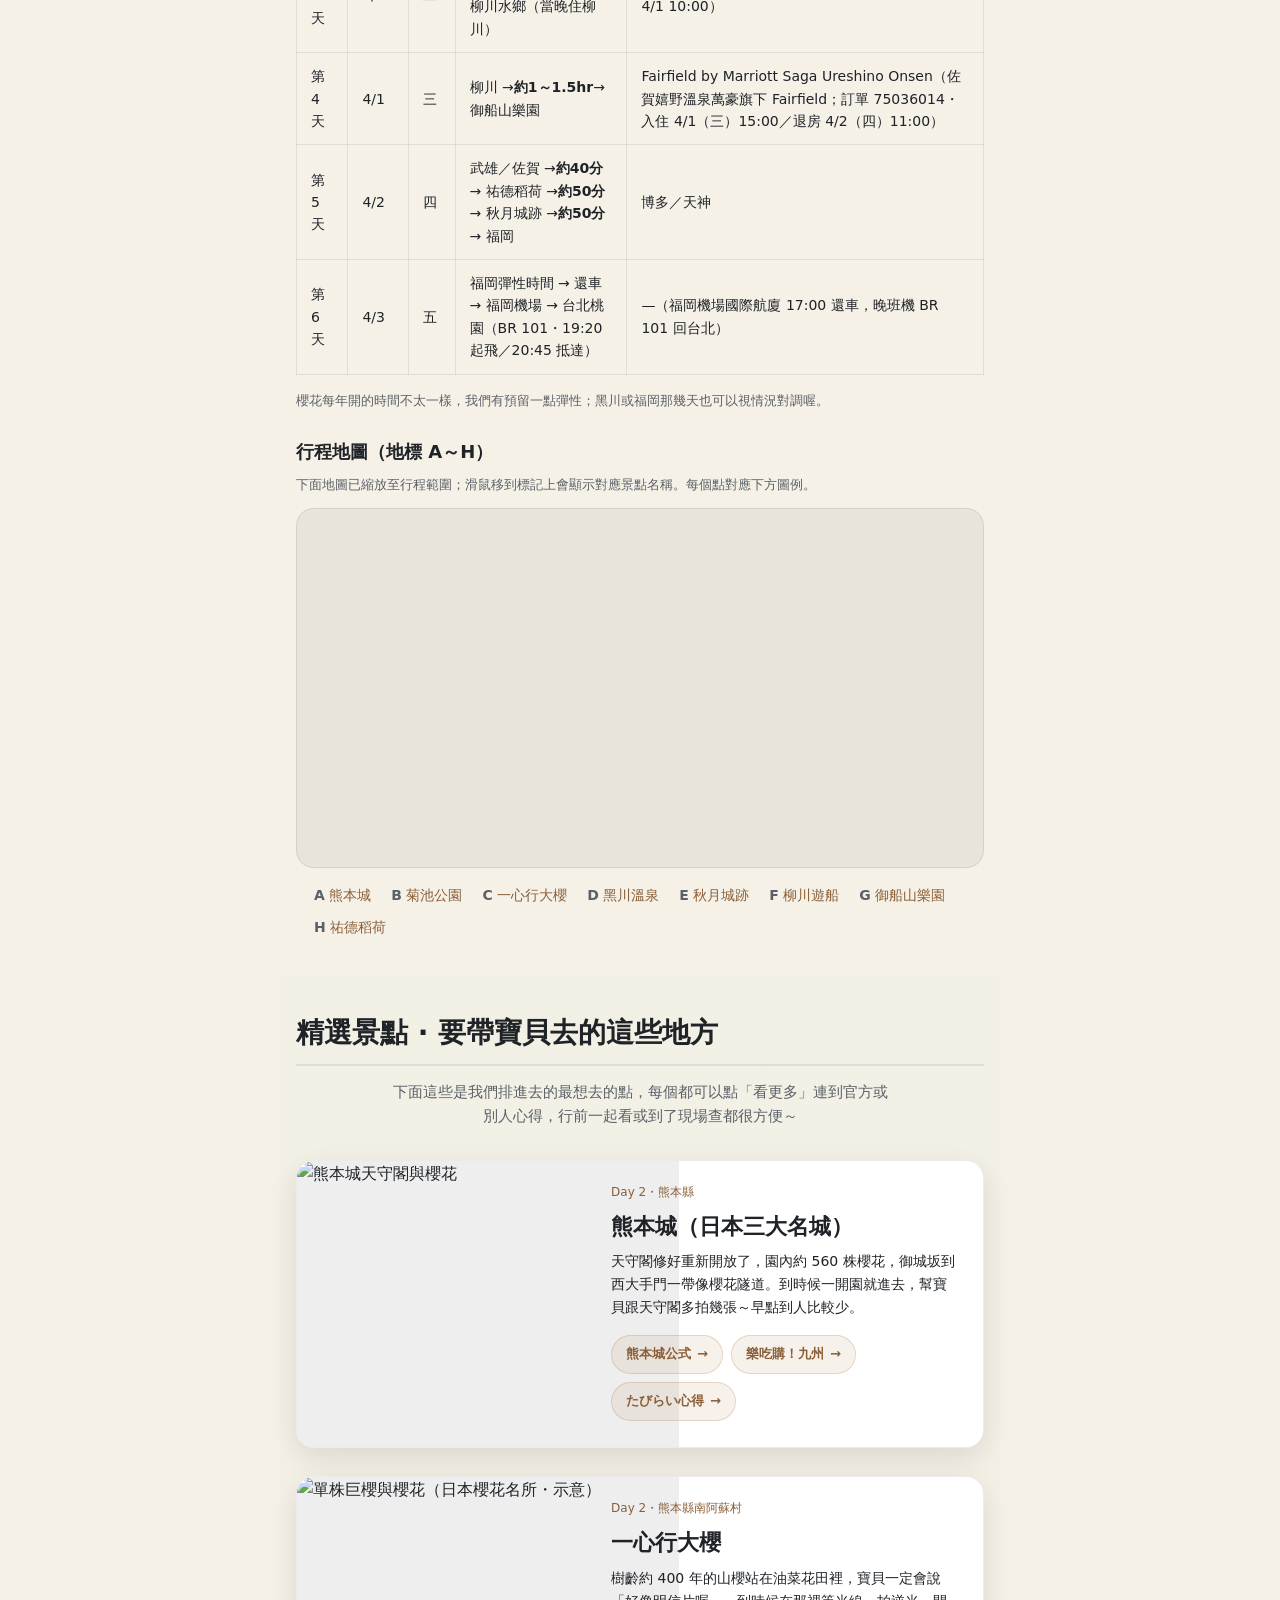
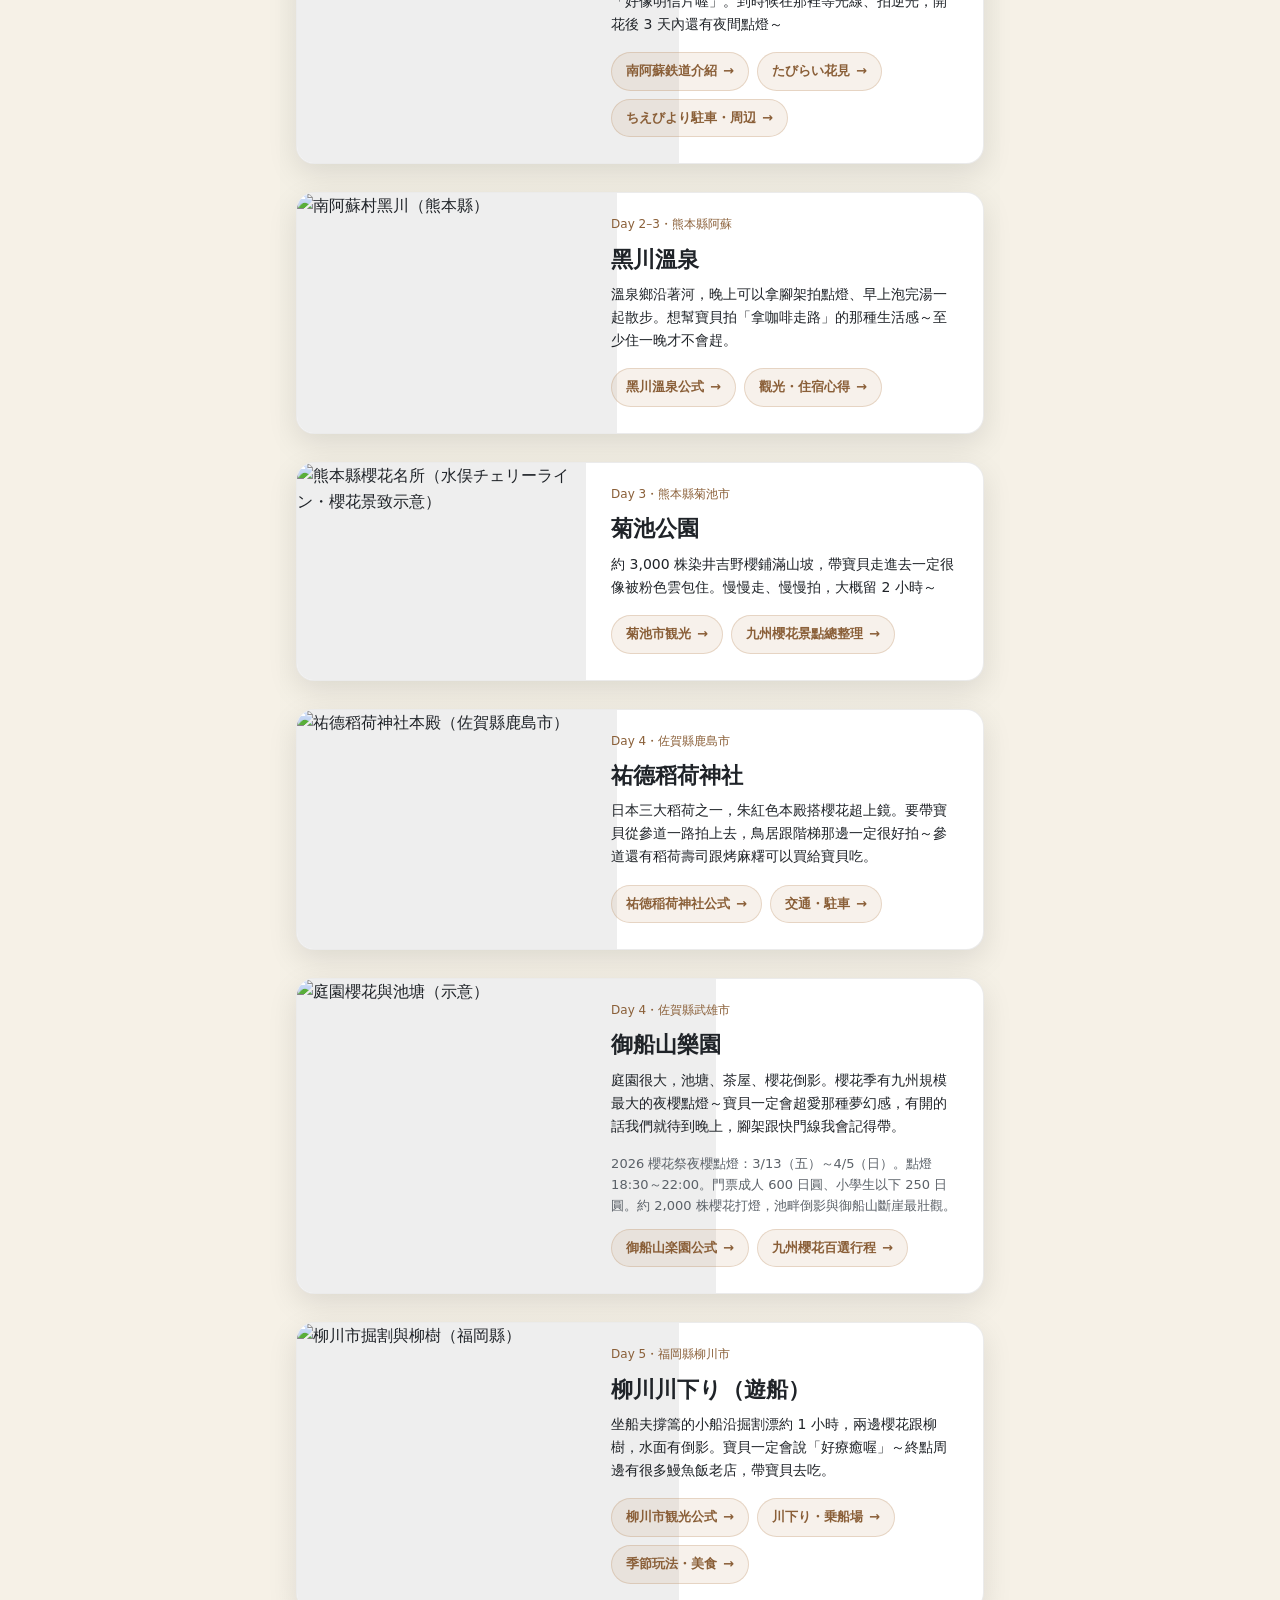
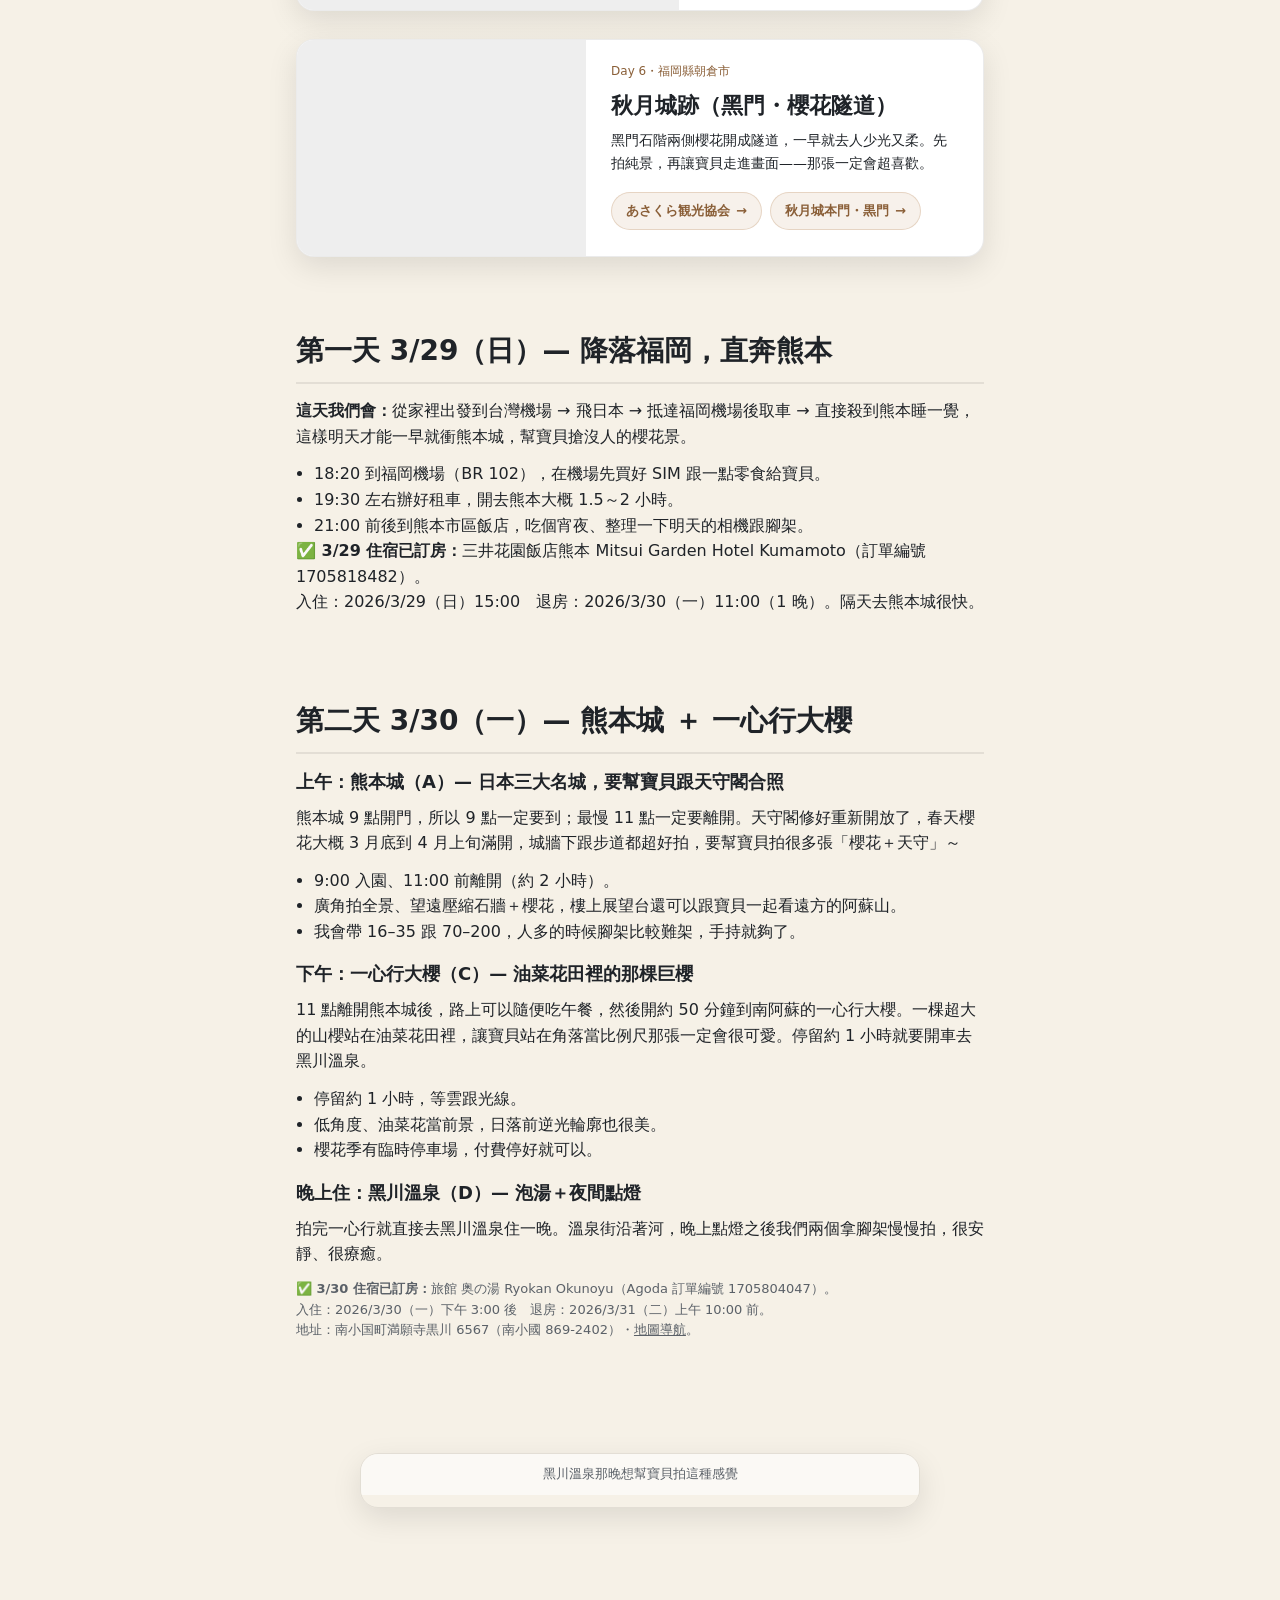
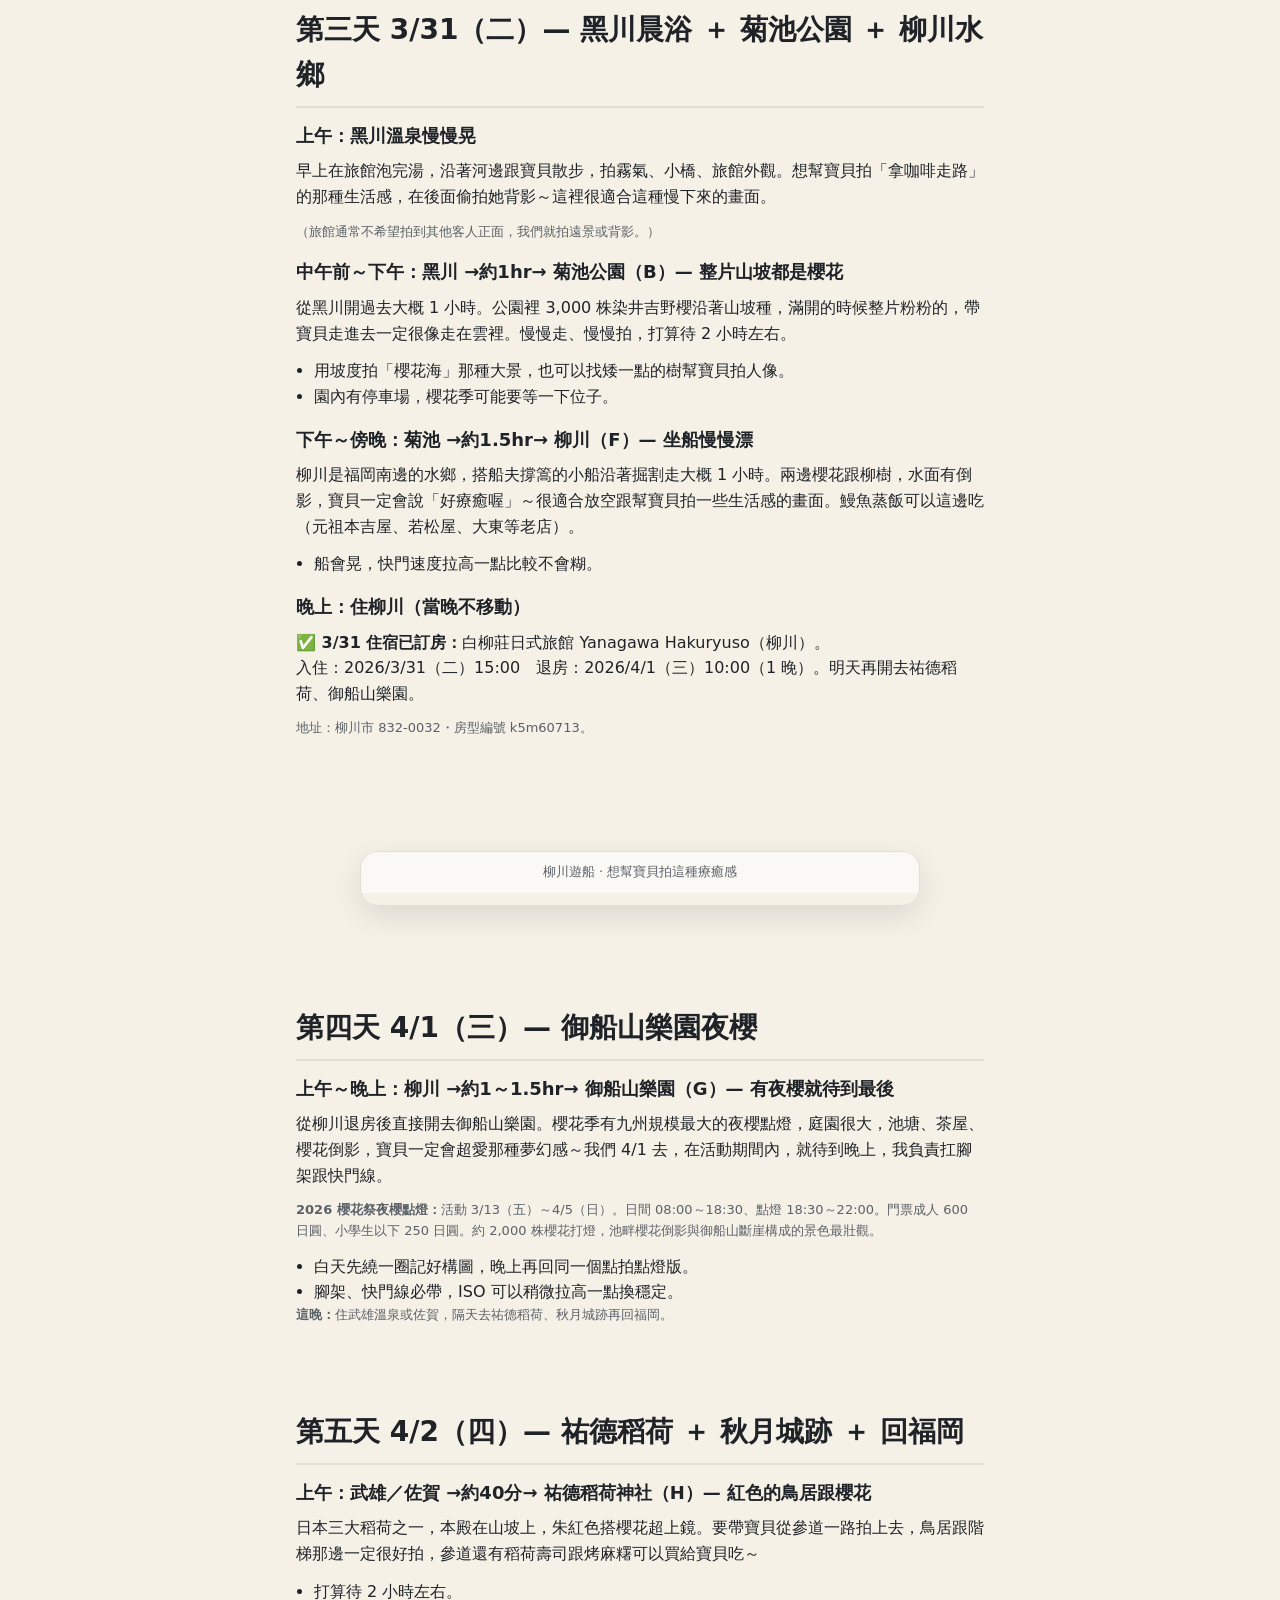
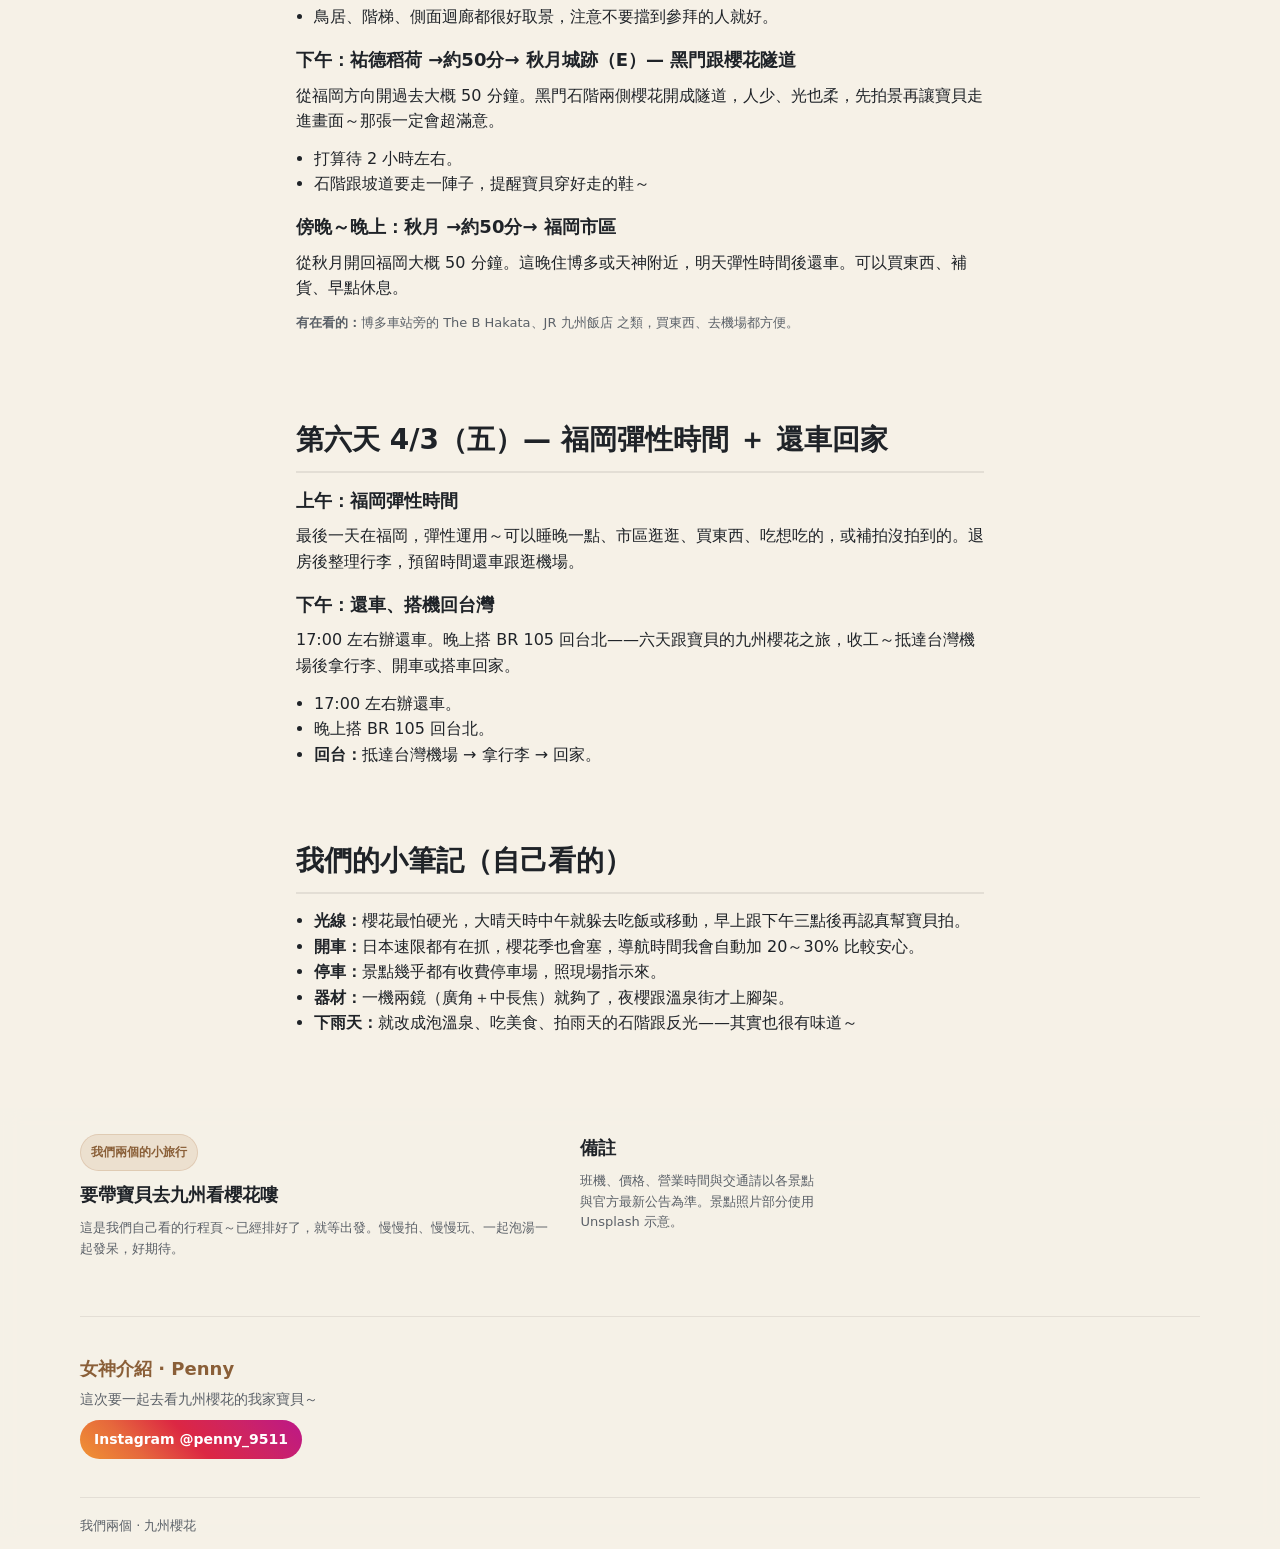
==== commit 11e8f925: "chore: 更新行程表班機與住宿資訊 在六日行程表中補上去程 BR 102 與回程 BR 101 的起降時間，並把租車與 Fairfield Ureshino 飯店的實際訂單資訊寫入 Day1、Da" ====
--- a/index.html
+++ b/index.html
@@ -89,8 +89,8 @@
                          <td>第 1 天</td>
                          <td>3/29</td>
                          <td>日</td>
-                         <td>機場 →<strong>約1.5～2hr</strong>→ 福岡取車 → 熊本</td>
-                         <td>三井花園飯店熊本（訂單 1705818482・入住 3/29 15:00／退房 3/30 11:00）</td>
+                         <td>台北桃園 → 福岡（BR 102・15:10 起飛／18:20 抵達）→<strong>約1.5～2hr</strong>→ 福岡取車 → 熊本</td>
+                         <td>三井花園飯店熊本（訂單 1705818482・入住 3/29 15:00／退房 3/30 11:00）<br>租車：福岡機場國際航廈 3/29（日）17:00 取車／4/3（五）17:00 還車（Tabirai・SUZUKI・NOTE e‑power・禁煙車，現場付款 28,450 日圓含稅）</td>
                        </tr>
                        <tr>
                          <td>第 2 天</td>
@@ -111,7 +111,7 @@
                          <td>4/1</td>
                          <td>三</td>
                          <td>柳川 →<strong>約1～1.5hr</strong>→ 御船山樂園</td>
-                         <td>武雄溫泉／佐賀</td>
+                         <td>Fairfield by Marriott Saga Ureshino Onsen（佐賀嬉野溫泉萬豪旗下 Fairfield；訂單 75036014・入住 4/1（三）15:00／退房 4/2（四）11:00）</td>
                        </tr>
                        <tr>
                          <td>第 5 天</td>
@@ -124,8 +124,8 @@
                          <td>第 6 天</td>
                          <td>4/3</td>
                          <td>五</td>
-                         <td>福岡彈性時間 → 還車、返台</td>
-                         <td>—（還車、返台）</td>
+                         <td>福岡彈性時間 → 還車 → 福岡機場 → 台北桃園（BR 101・19:20 起飛／20:45 抵達）</td>
+                         <td>—（福岡機場國際航廈 17:00 還車，晚班機 BR 101 回台北）</td>
                        </tr>
                      </tbody>
                    </table>
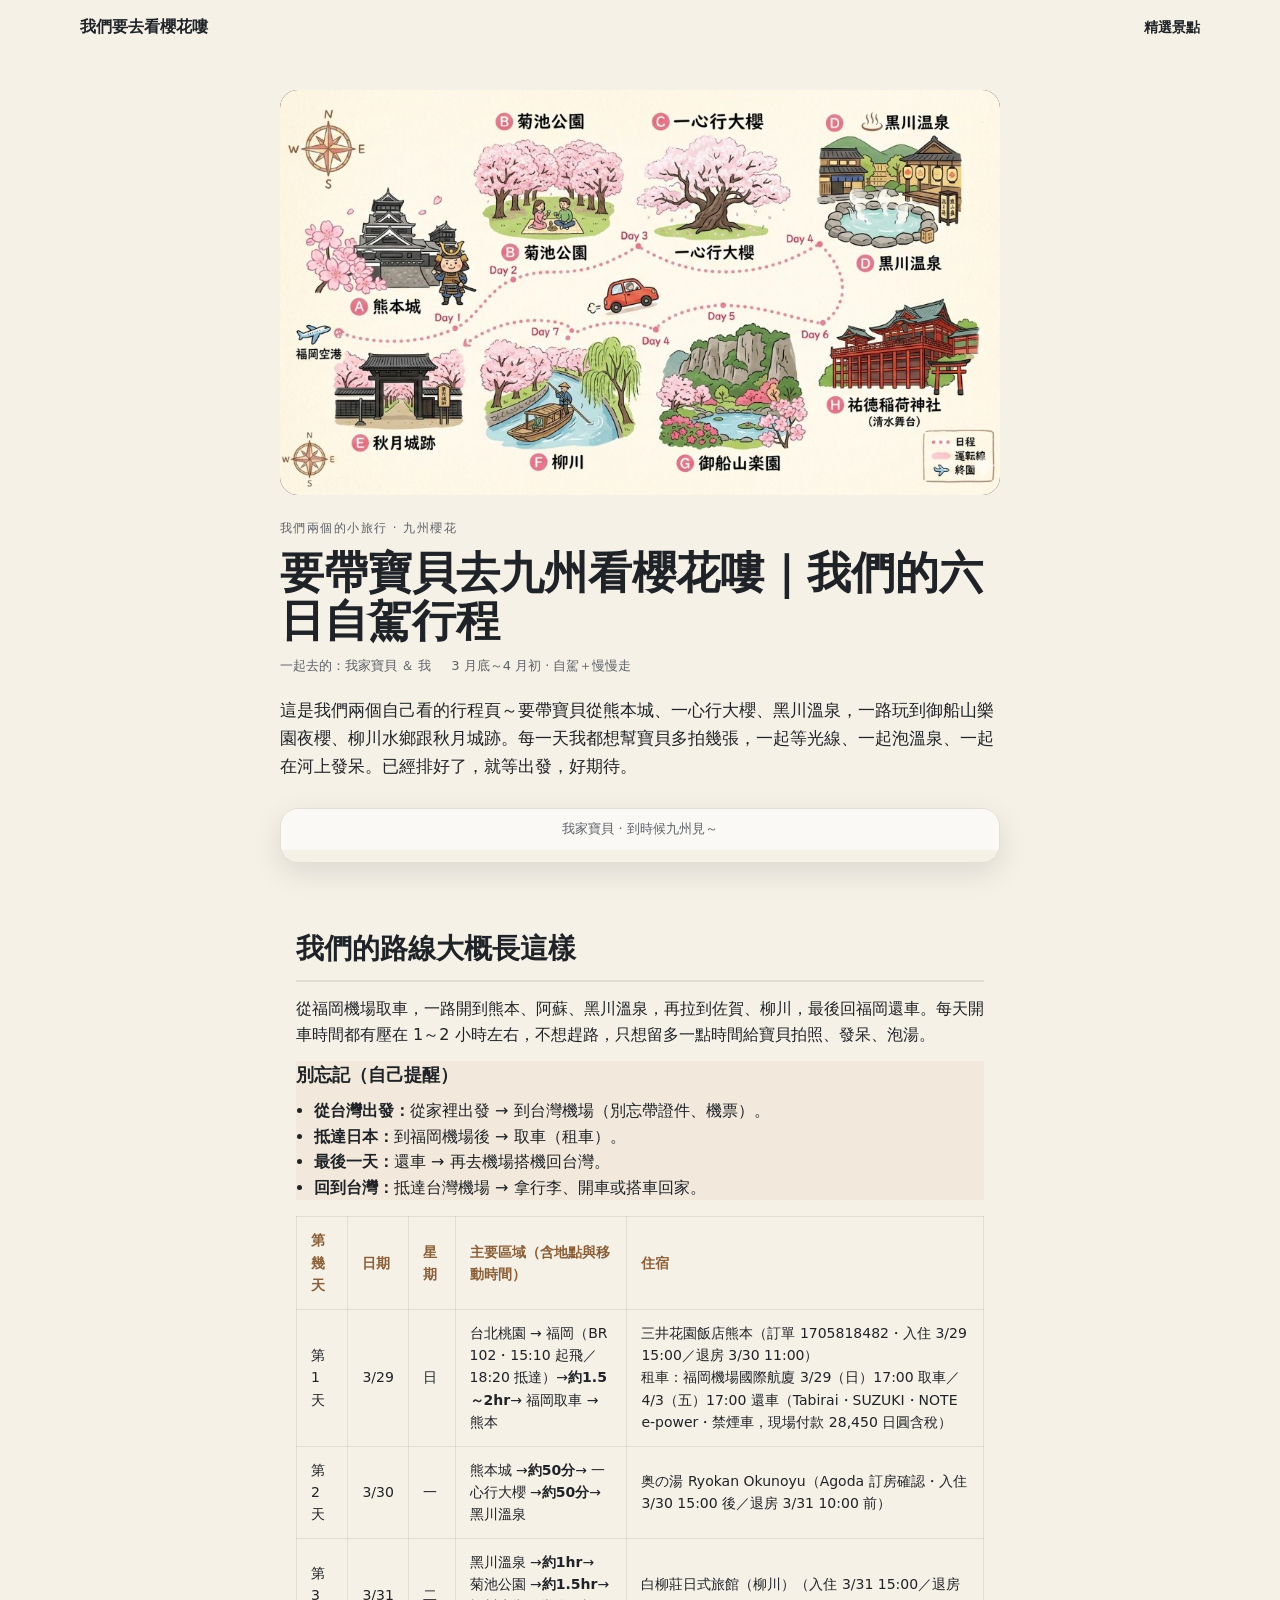
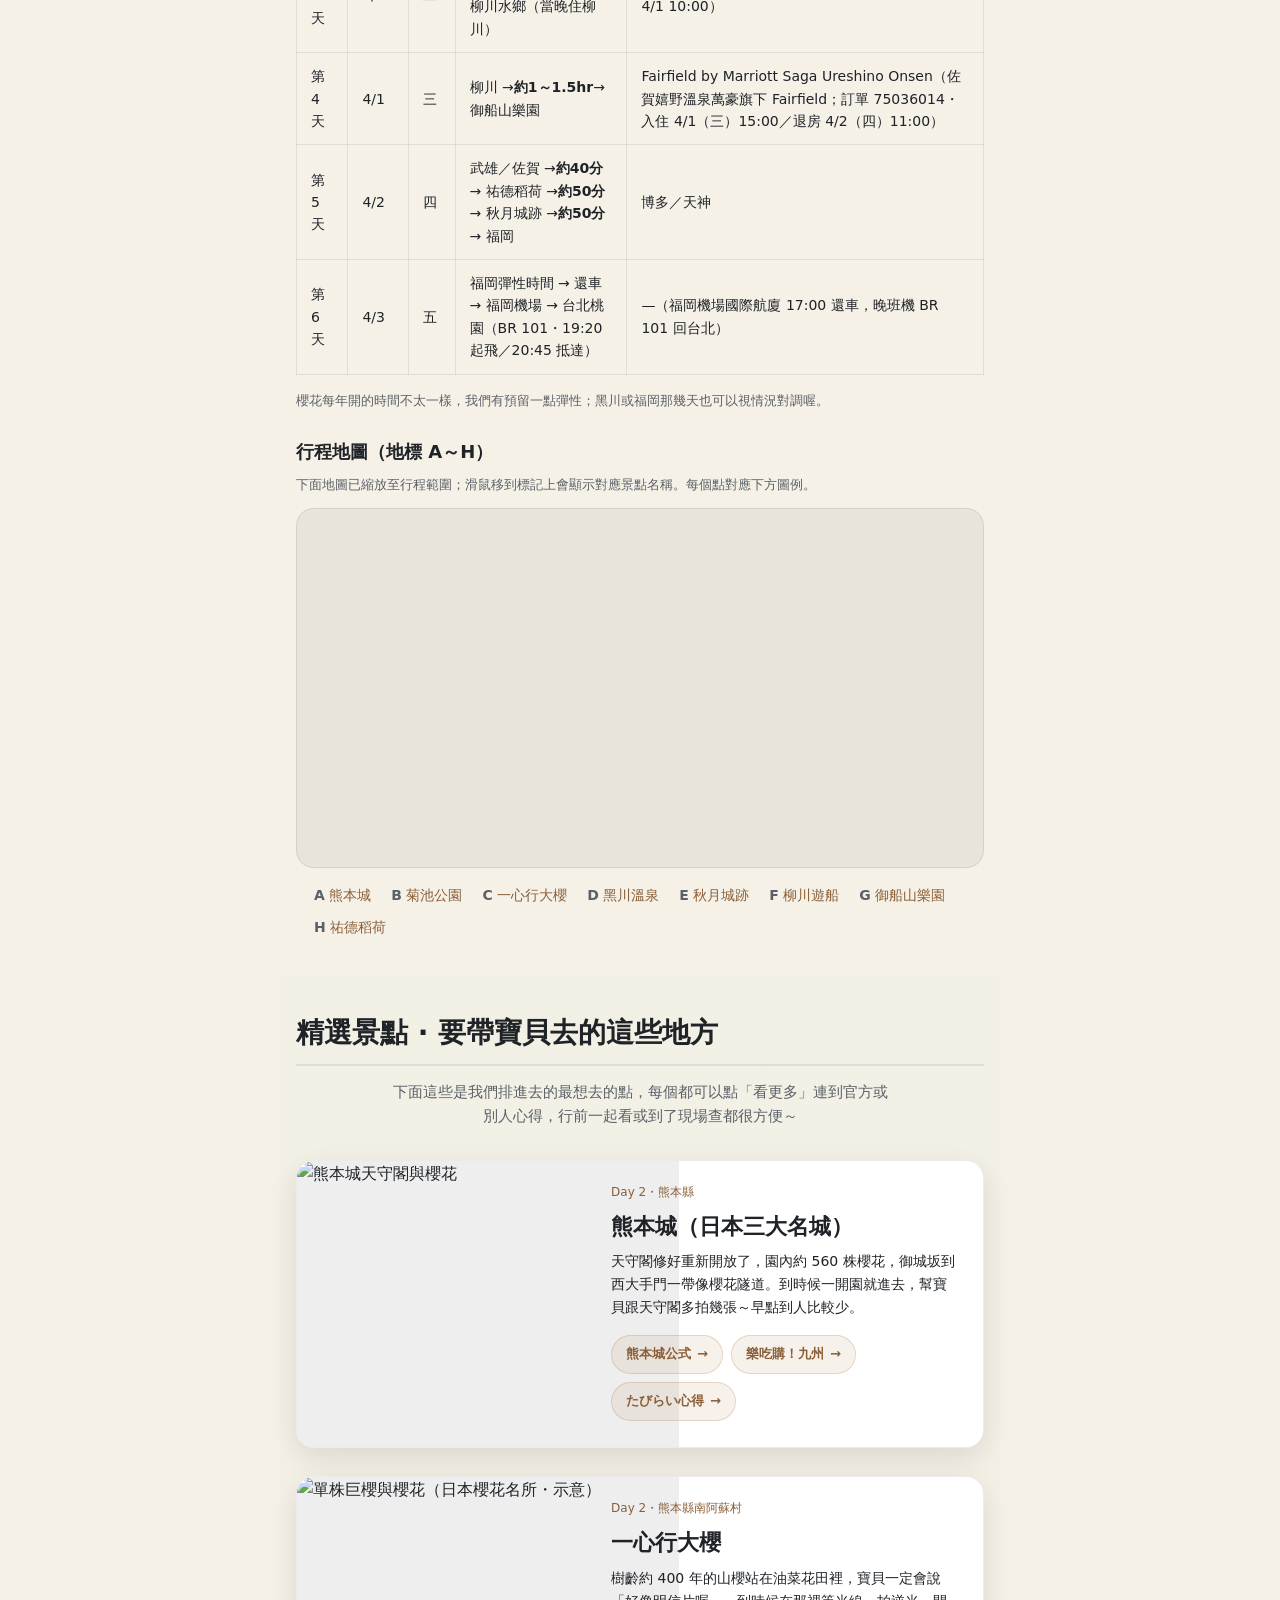
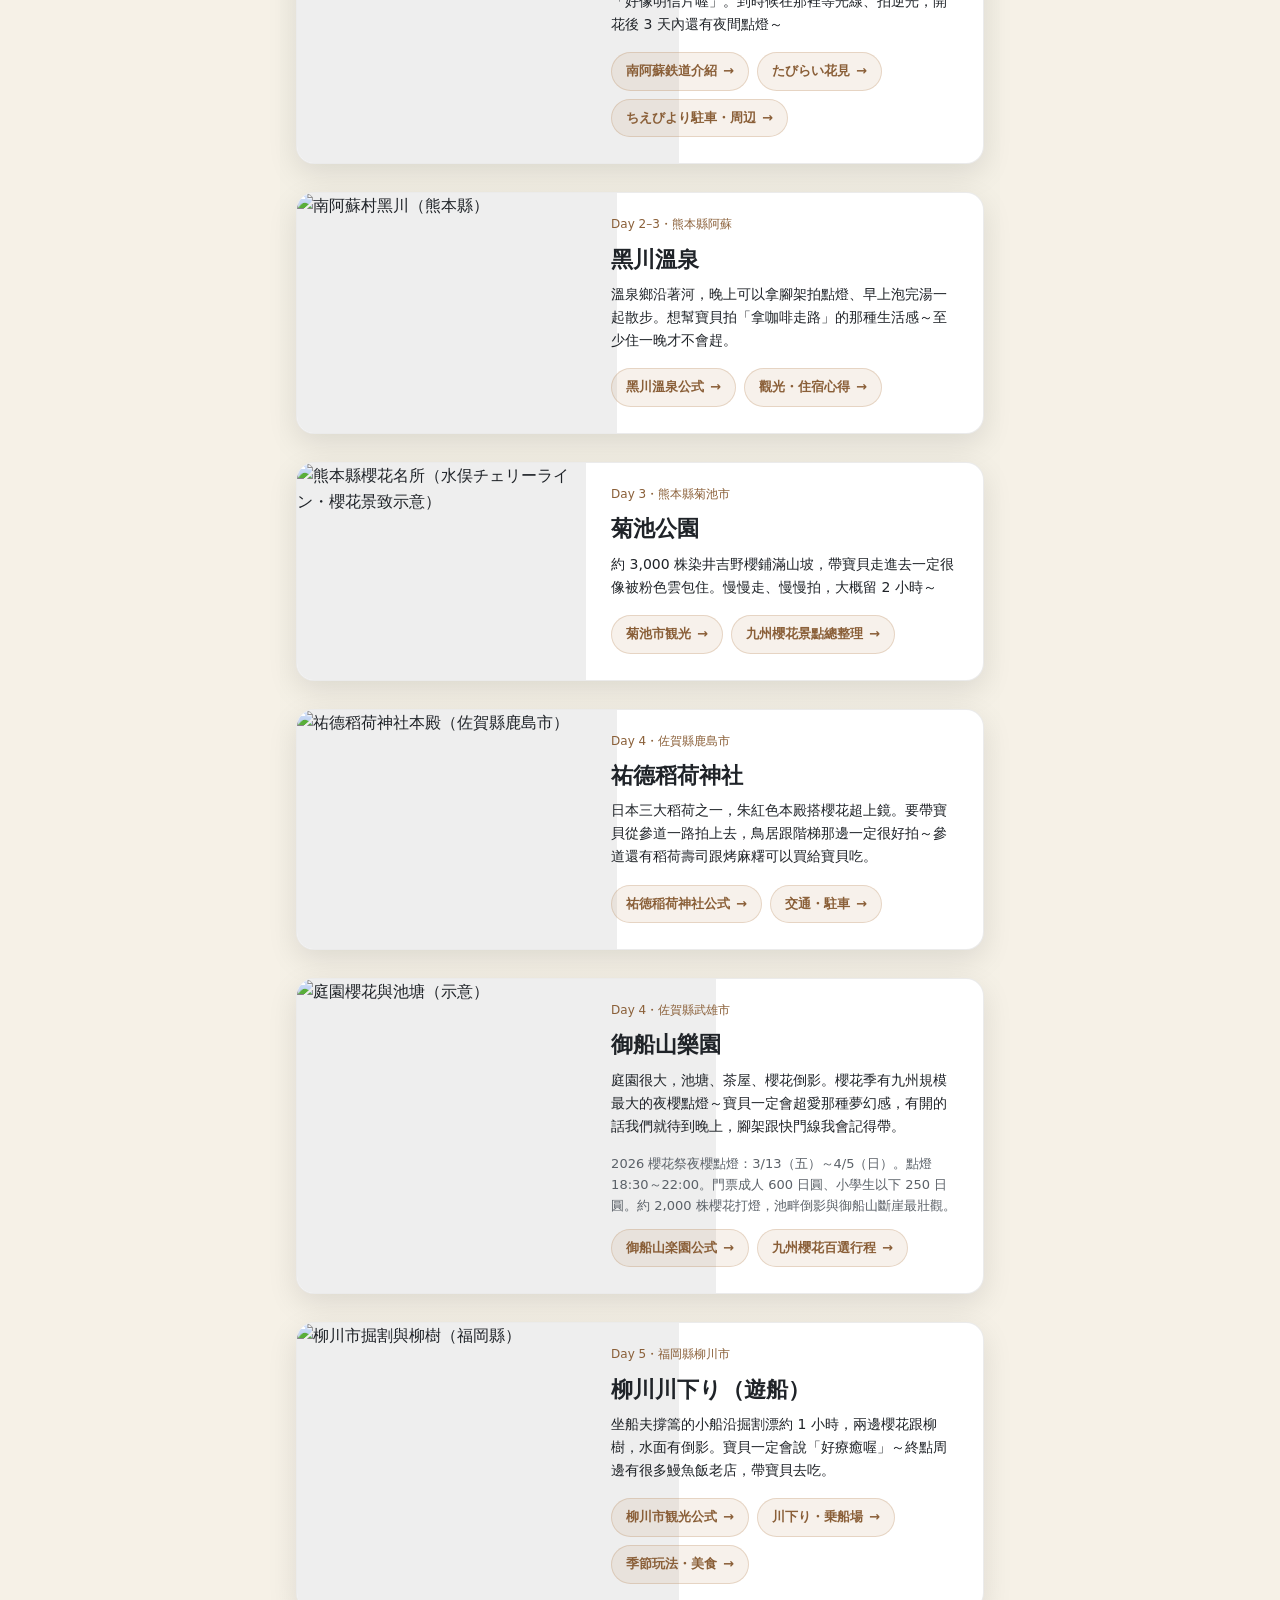
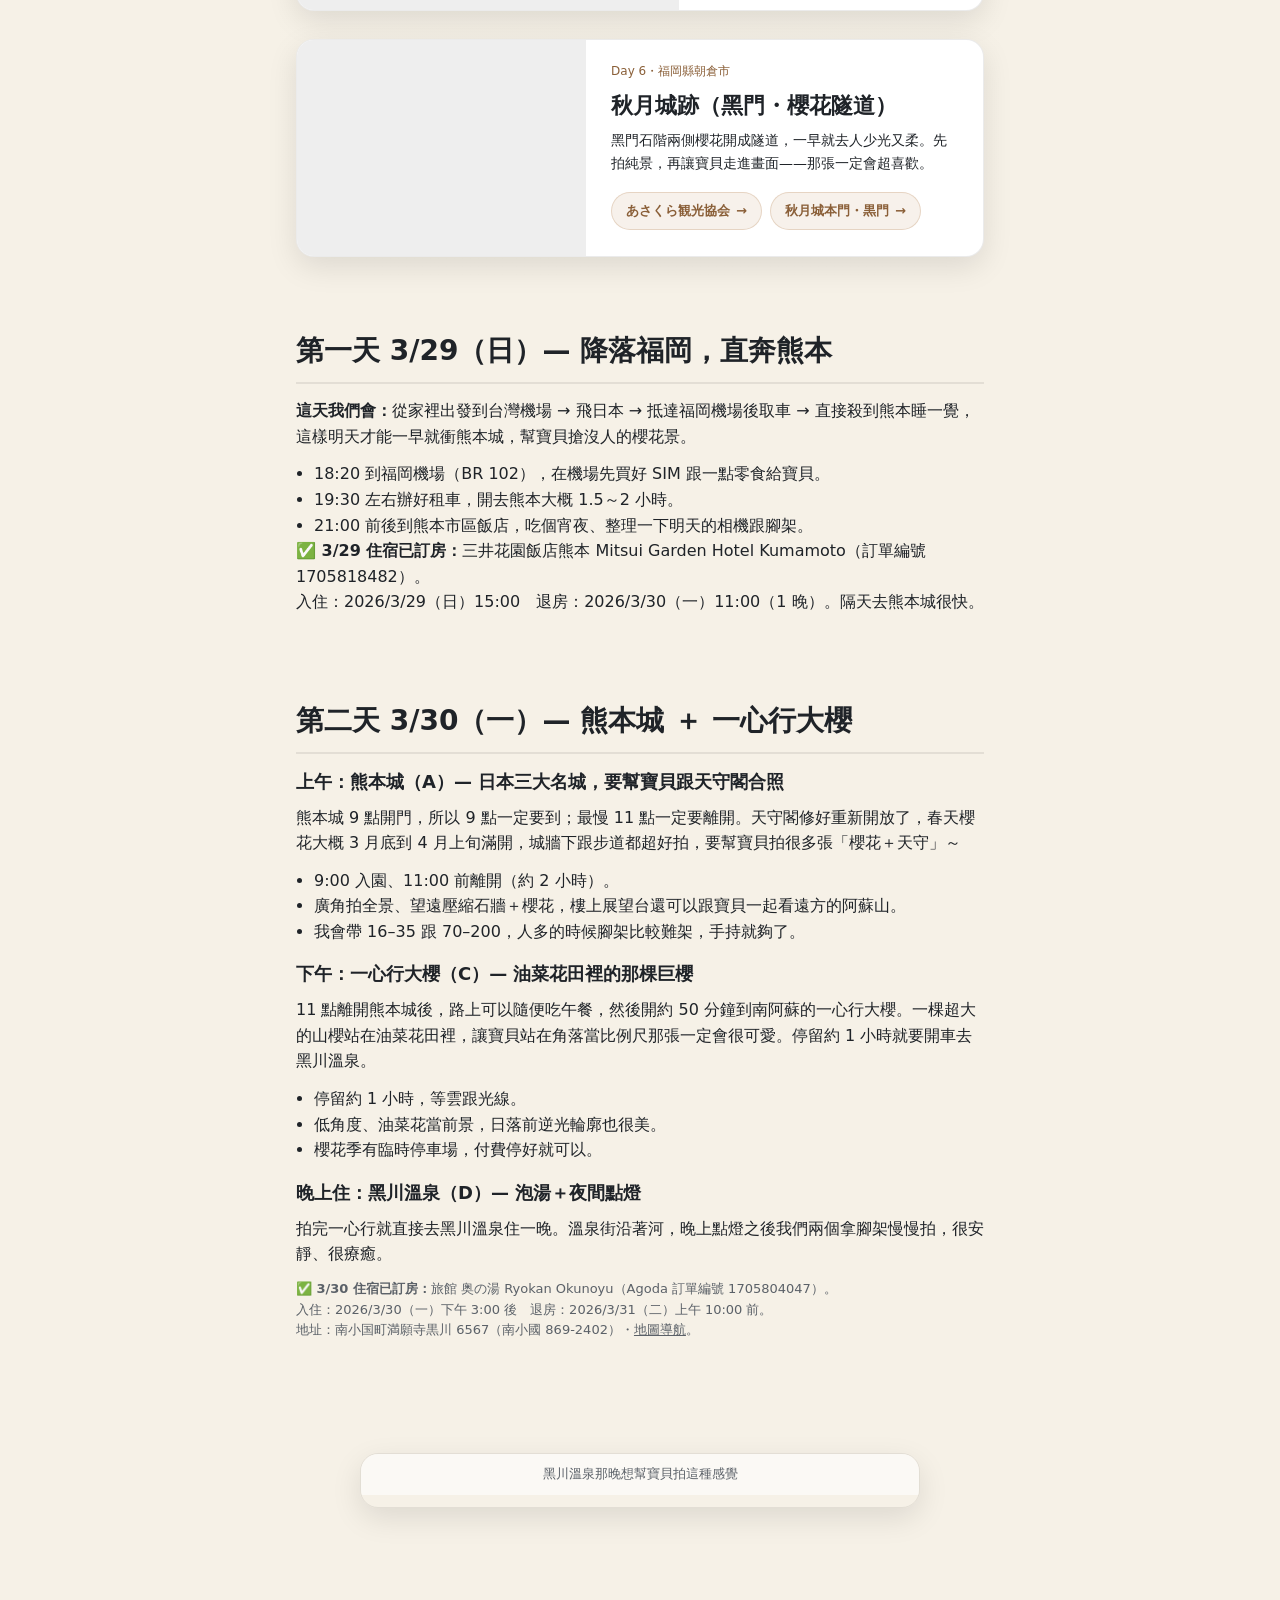
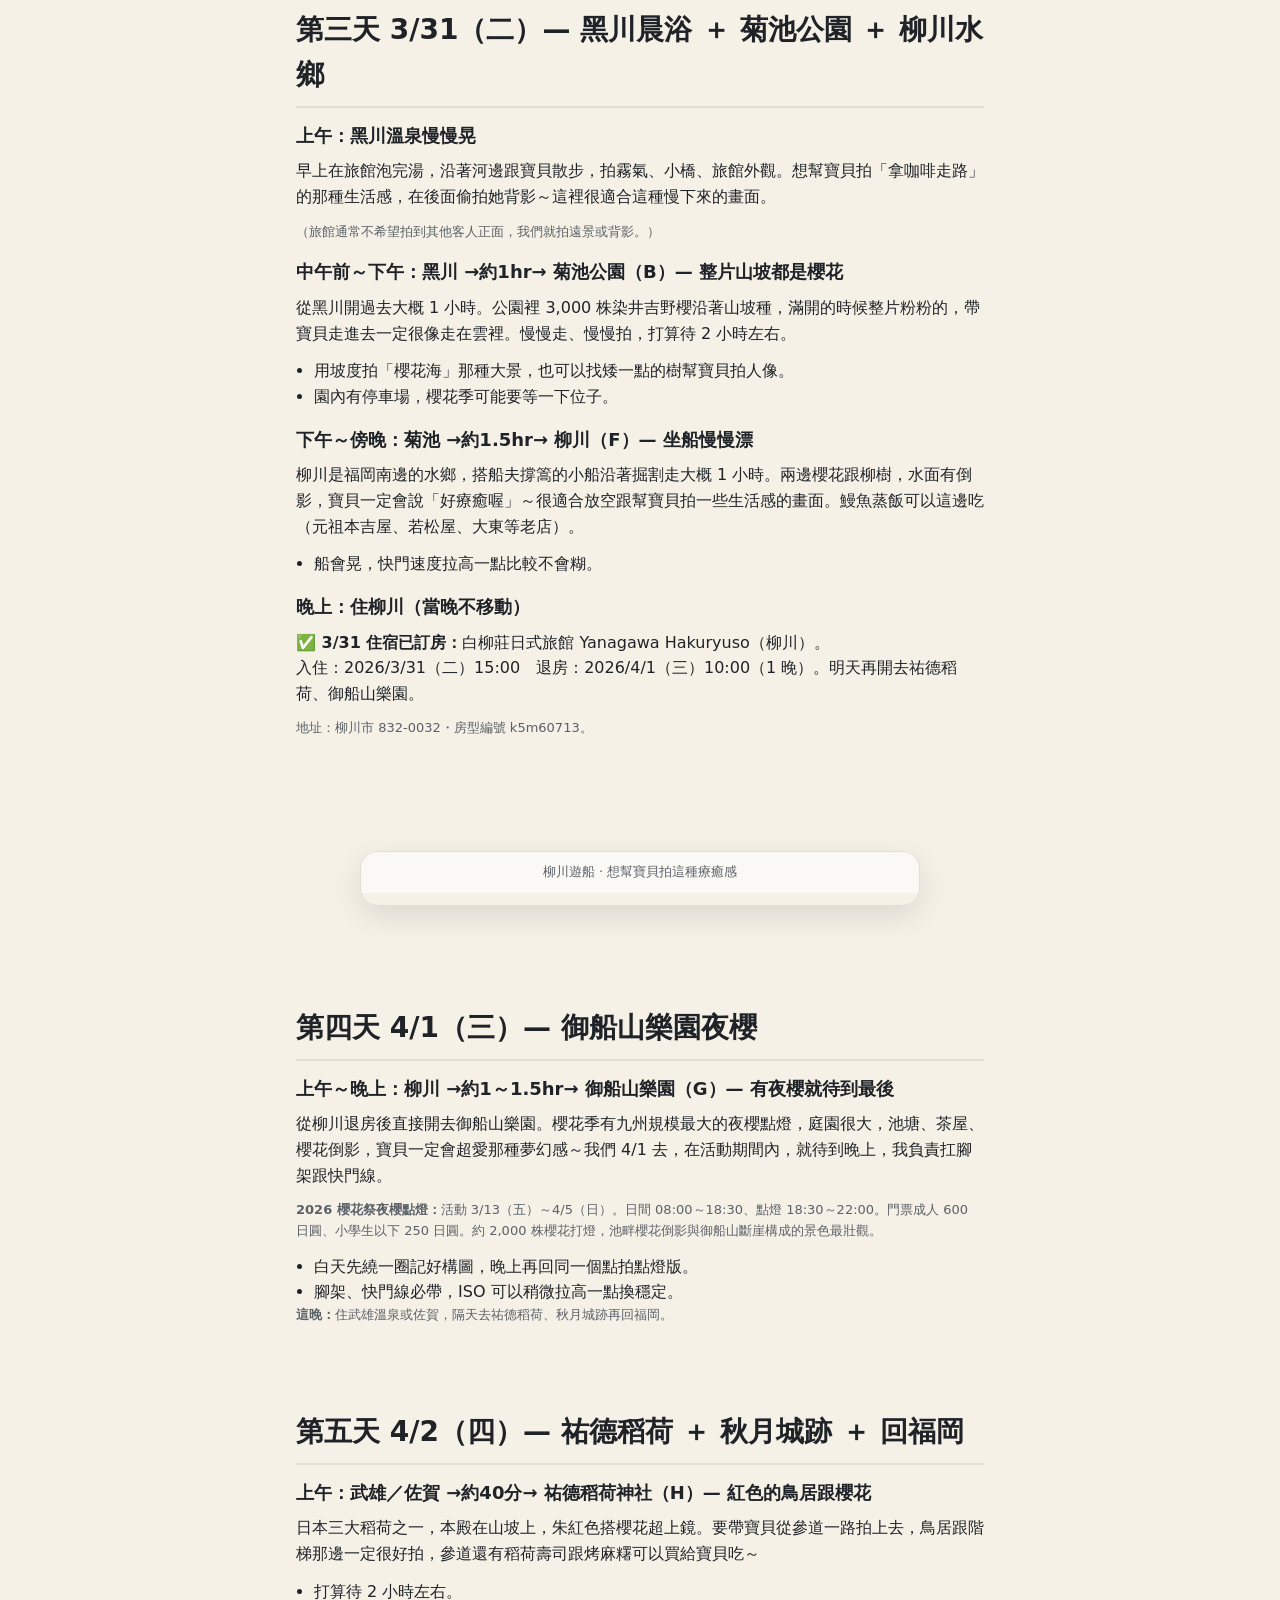
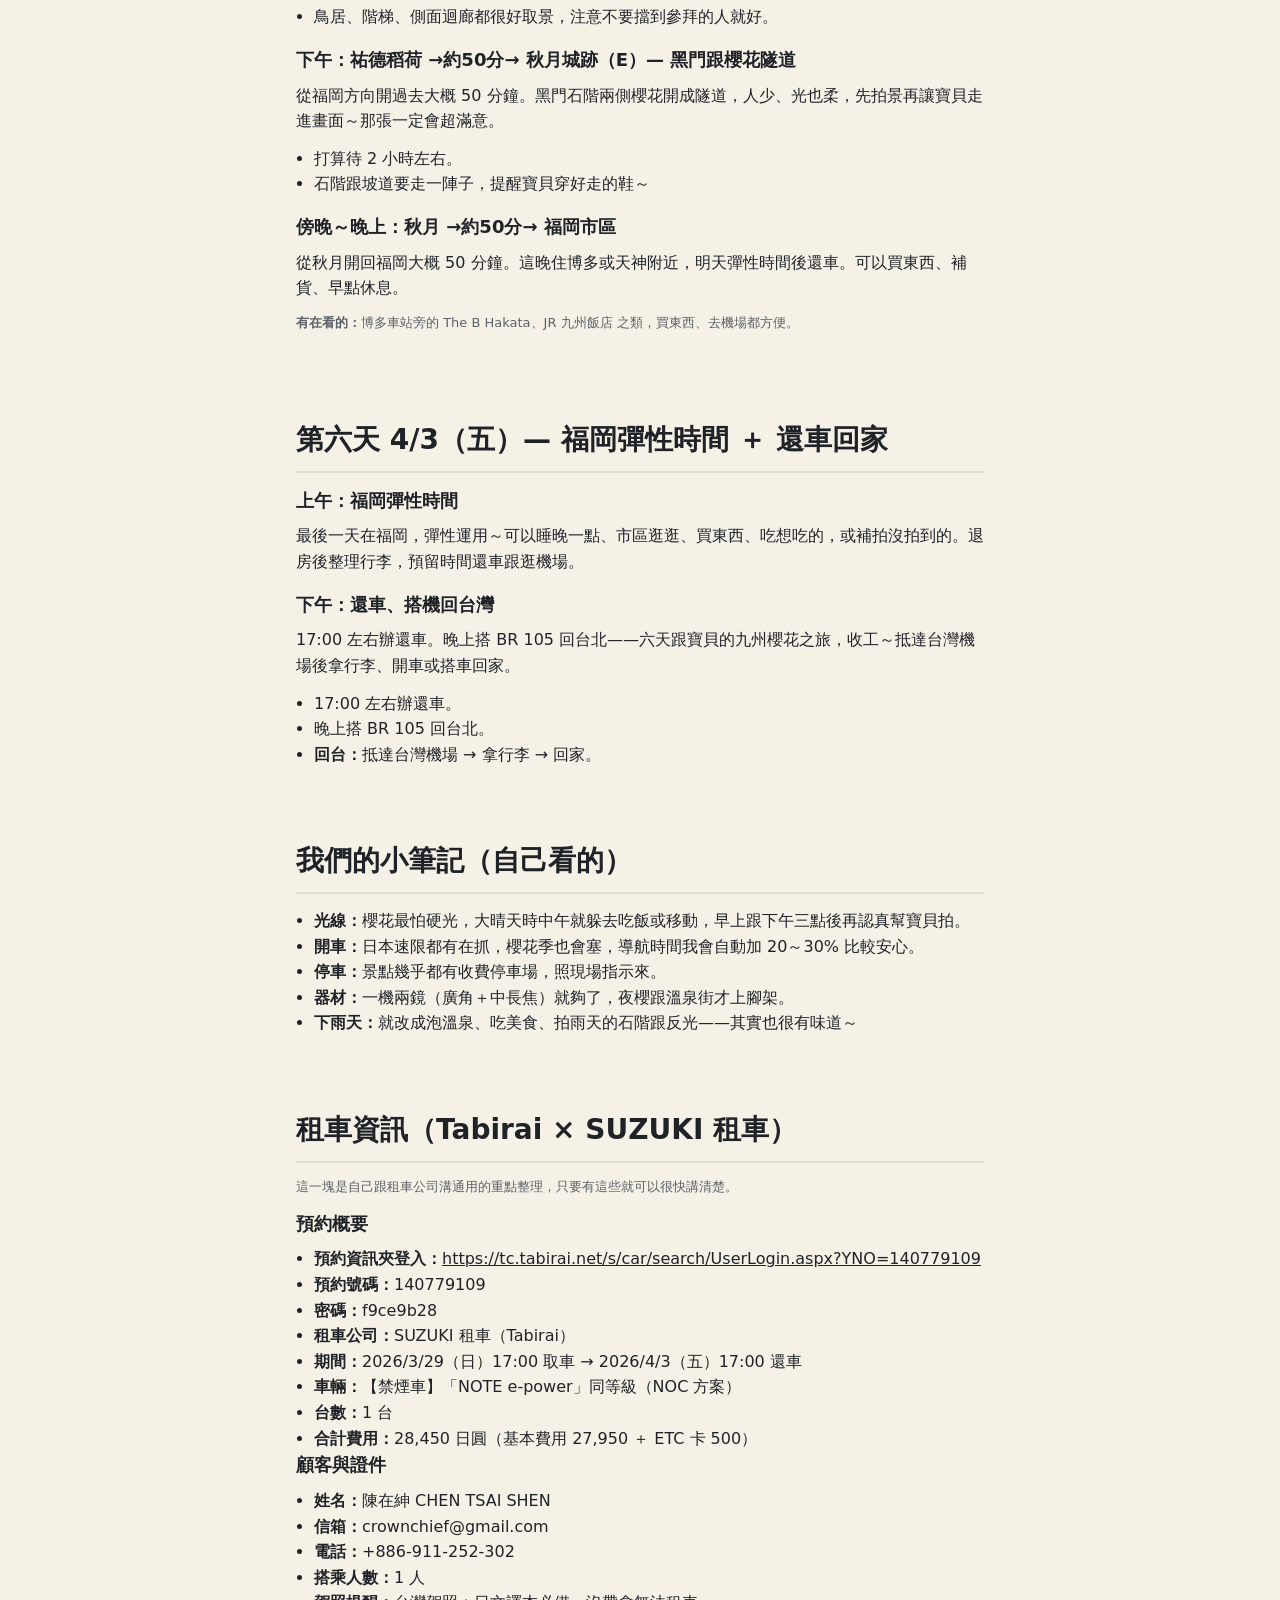
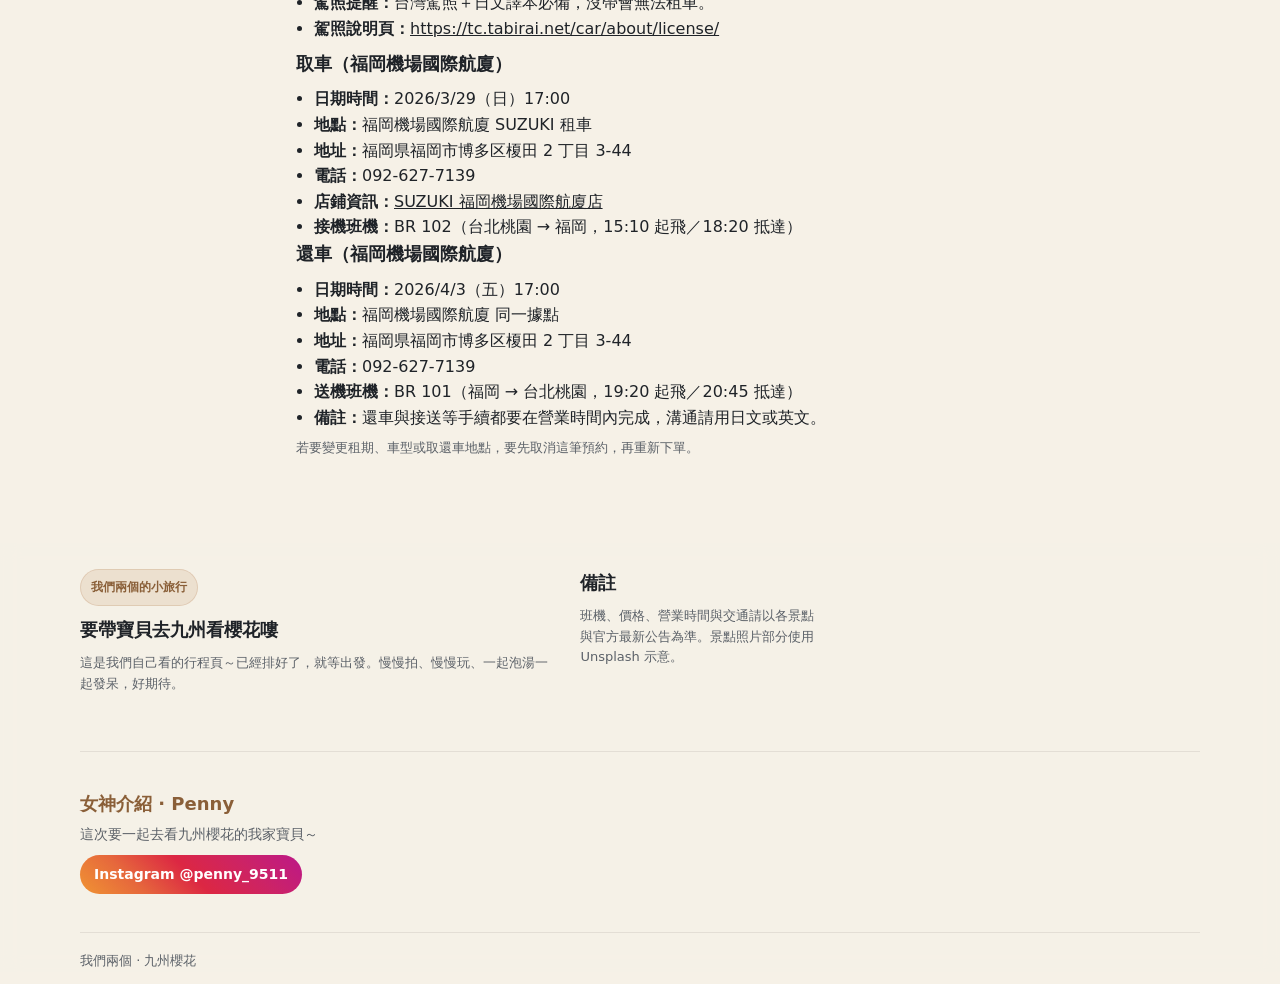
==== commit c87f4d48: "chore: 新增租車資訊摘要區塊 在頁面最下方加上一個獨立卡片整理 Tabirai × SUZUKI 租車的預約號碼、期間、顧客資料、取還車地點與班機時間，方便之後跟租車公司或櫃台快速對照。  Ma" ====
--- a/index.html
+++ b/index.html
@@ -489,6 +489,66 @@
                      <li><strong>器材：</strong>一機兩鏡（廣角＋中長焦）就夠了，夜櫻跟溫泉街才上腳架。</li>
                      <li><strong>下雨天：</strong>就改成泡溫泉、吃美食、拍雨天的石階跟反光——其實也很有味道～</li>
                    </ul>
+                 </div>
+               </div>
+             </section>
+
+             <section class="section tight">
+               <div class="container">
+                 <div class="card">
+                   <h2>租車資訊（Tabirai × SUZUKI 租車）</h2>
+                   <p class="small">這一塊是自己跟租車公司溝通用的重點整理，只要有這些就可以很快講清楚。</p>
+                   <div class="grid" style="gap:12px; margin-top:8px">
+                     <div>
+                       <h3 style="margin-top:0">預約概要</h3>
+                       <ul>
+                         <li><strong>預約資訊夾登入：</strong><a href="https://tc.tabirai.net/s/car/search/UserLogin.aspx?YNO=140779109" target="_blank" rel="noopener">https://tc.tabirai.net/s/car/search/UserLogin.aspx?YNO=140779109</a></li>
+                         <li><strong>預約號碼：</strong>140779109</li>
+                         <li><strong>密碼：</strong>f9ce9b28</li>
+                         <li><strong>租車公司：</strong>SUZUKI 租車（Tabirai）</li>
+                         <li><strong>期間：</strong>2026/3/29（日）17:00 取車 → 2026/4/3（五）17:00 還車</li>
+                         <li><strong>車輛：</strong>【禁煙車】「NOTE e‑power」同等級（NOC 方案）</li>
+                         <li><strong>台數：</strong>1 台</li>
+                         <li><strong>合計費用：</strong>28,450 日圓（基本費用 27,950 ＋ ETC 卡 500）</li>
+                       </ul>
+                     </div>
+                     <div>
+                       <h3 style="margin-top:0">顧客與證件</h3>
+                       <ul>
+                         <li><strong>姓名：</strong>陳在紳 CHEN TSAI SHEN</li>
+                         <li><strong>信箱：</strong>crownchief@gmail.com</li>
+                         <li><strong>電話：</strong>+886-911-252-302</li>
+                         <li><strong>搭乘人數：</strong>1 人</li>
+                         <li><strong>駕照提醒：</strong>台灣駕照＋日文譯本必備，沒帶會無法租車。</li>
+                         <li><strong>駕照說明頁：</strong><a href="https://tc.tabirai.net/car/about/license/" target="_blank" rel="noopener">https://tc.tabirai.net/car/about/license/</a></li>
+                       </ul>
+                     </div>
+                   </div>
+                   <div class="grid" style="gap:12px; margin-top:8px">
+                     <div>
+                       <h3 style="margin-top:0">取車（福岡機場國際航廈）</h3>
+                       <ul>
+                         <li><strong>日期時間：</strong>2026/3/29（日）17:00</li>
+                         <li><strong>地點：</strong>福岡機場國際航廈 SUZUKI 租車</li>
+                         <li><strong>地址：</strong>福岡県福岡市博多区榎田 2 丁目 3‑44</li>
+                         <li><strong>電話：</strong>092‑627‑7139</li>
+                         <li><strong>店鋪資訊：</strong><a href="https://tc.tabirai.net/car/fukuoka/company/suzukirentacar/branch/?PID=5428" target="_blank" rel="noopener">SUZUKI 福岡機場國際航廈店</a></li>
+                         <li><strong>接機班機：</strong>BR 102（台北桃園 → 福岡，15:10 起飛／18:20 抵達）</li>
+                       </ul>
+                     </div>
+                     <div>
+                       <h3 style="margin-top:0">還車（福岡機場國際航廈）</h3>
+                       <ul>
+                         <li><strong>日期時間：</strong>2026/4/3（五）17:00</li>
+                         <li><strong>地點：</strong>福岡機場國際航廈 同一據點</li>
+                         <li><strong>地址：</strong>福岡県福岡市博多区榎田 2 丁目 3‑44</li>
+                         <li><strong>電話：</strong>092‑627‑7139</li>
+                         <li><strong>送機班機：</strong>BR 101（福岡 → 台北桃園，19:20 起飛／20:45 抵達）</li>
+                         <li><strong>備註：</strong>還車與接送等手續都要在營業時間內完成，溝通請用日文或英文。</li>
+                       </ul>
+                     </div>
+                   </div>
+                   <p class="small" style="margin-top:8px">若要變更租期、車型或取還車地點，要先取消這筆預約，再重新下單。</p>
                  </div>
                </div>
              </section>
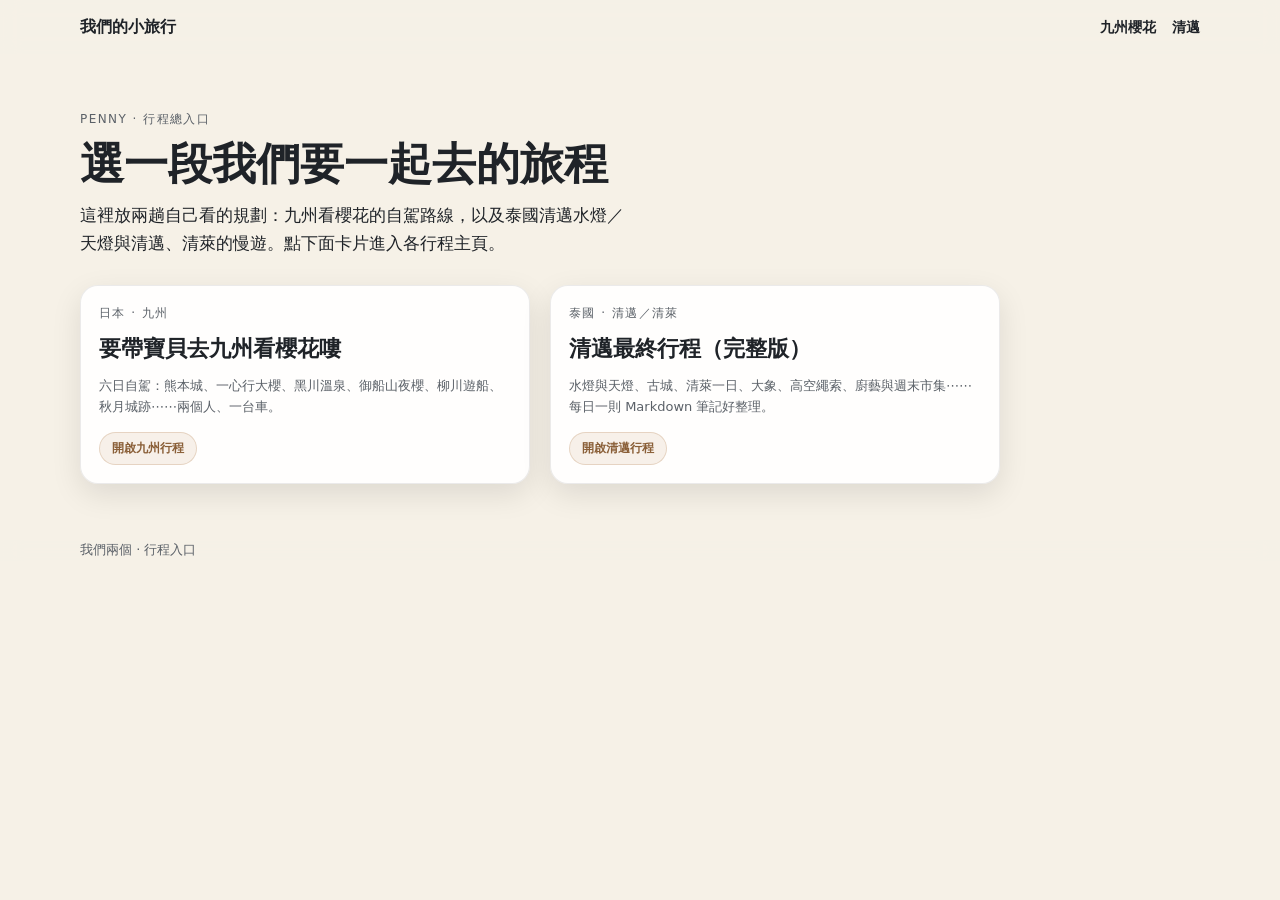
==== commit 9677bab2: "Add trip landing page, move Kyushu to kyushu.html, and add Chiang Mai hub with per-day Markdown. Mad" ====
--- a/index.html
+++ b/index.html
@@ -1,631 +1,59 @@
- <!doctype html>
- <html lang="zh-Hant">
- <head>
-   <meta charset="utf-8" />
-   <meta name="viewport" content="width=device-width, initial-scale=1" />
-   <title>要帶寶貝去九州看櫻花嘍｜我們兩個的六日行程</title>
-   <meta name="description" content="我們兩個自己看的九州櫻花行程：要帶寶貝從熊本城、一心行大櫻、黑川溫泉玩到柳川與秋月，兩個人、一台車、六天。" />
-   <meta name="robots" content="noindex,nofollow" />
-   <meta property="og:type" content="article" />
-   <meta property="og:title" content="要帶寶貝去九州看櫻花嘍｜我們兩個的六日行程" />
-   <meta property="og:description" content="我們兩個自己看的行程～要帶寶貝去九州看櫻花，熊本城、黑川溫泉到柳川與秋月。" />
-   <meta property="og:image" content="https://penny-joyforest-tw.pages.dev/assets/images/hero/kyushu-sakura-hero.png" />
-   <meta property="og:locale" content="zh_TW" />
-   <meta name="twitter:card" content="summary_large_image" />
-   <meta name="twitter:title" content="要帶寶貝去九州看櫻花嘍" />
-   <meta name="twitter:description" content="我們兩個自己看的六日行程～兩個人、一台車、九州櫻花。" />
-   <meta name="twitter:image" content="https://penny-joyforest-tw.pages.dev/assets/images/hero/kyushu-sakura-hero.png" />
-   <link rel="stylesheet" href="assets/css/style.css" />
-   <link rel="stylesheet" href="https://unpkg.com/leaflet@1.9.4/dist/leaflet.css" crossorigin="" />
- </head>
- <body class="seo-article">
-   <header class="site-header">
-     <div class="container">
-       <nav class="nav" aria-label="主導覽">
-         <a class="brand" href="./">
-           <span>我們要去看櫻花嘍</span>
-         </a>
-         <div class="menu">
-           <a href="#spots">精選景點</a>
-         </div>
-       </nav>
-     </div>
-   </header>
- 
-   <main>
-     <section class="section tight">
-       <div class="container">
-         <article>
-           <div class="article-hero">
-             <div class="article-hero__media">
-               <img src="assets/images/hero/kyushu-sakura-hero.png" alt="九州櫻花行程路線（熊本城・菊池・一心行大櫻・黑川溫泉・御船山・祐德稻荷・柳川・秋月）" loading="eager" />
-             </div>
-           </div>
- 
-           <header>
-             <p class="kicker">我們兩個的小旅行 · 九州櫻花</p>
-             <h1>要帶寶貝去九州看櫻花嘍｜我們的六日自駕行程</h1>
-             <div class="article-byline">
-               <span>一起去的：我家寶貝 ＆ 我</span>
-               <span>3 月底～4 月初 · 自駕＋慢慢走</span>
-             </div>
-             <p class="article-lead">
-               這是我們兩個自己看的行程頁～要帶寶貝從熊本城、一心行大櫻、黑川溫泉，一路玩到御船山樂園夜櫻、柳川水鄉跟秋月城跡。每一天我都想幫寶貝多拍幾張，一起等光線、一起泡溫泉、一起在河上發呆。已經排好了，就等出發，好期待。
-             </p>
-             <div class="article-photo-inline">
-               <p class="caption">我家寶貝 · 到時候九州見～</p>
-             </div>
-           </header>
- 
-           <div class="article-body">
-             <section class="section tight">
-               <div class="container">
-                 <h2>我們的路線大概長這樣</h2>
-                 <div class="card">
-                   <p>
-                     從福岡機場取車，一路開到熊本、阿蘇、黑川溫泉，再拉到佐賀、柳川，最後回福岡還車。每天開車時間都有壓在 1～2 小時左右，不想趕路，只想留多一點時間給寶貝拍照、發呆、泡湯。
-                   </p>
-                   <div class="card" style="margin-top:14px; border-color:var(--wood); background:rgba(184,137,91,.08)">
-                     <h3 style="margin-top:0">別忘記（自己提醒）</h3>
-                     <ul class="reminder-list">
-                       <li><strong>從台灣出發：</strong>從家裡出發 → 到台灣機場（別忘帶證件、機票）。</li>
-                       <li><strong>抵達日本：</strong>到福岡機場後 → 取車（租車）。</li>
-                       <li><strong>最後一天：</strong>還車 → 再去機場搭機回台灣。</li>
-                       <li><strong>回到台灣：</strong>抵達台灣機場 → 拿行李、開車或搭車回家。</li>
-                     </ul>
-                   </div>
-                   <table class="comparison-table">
-                     <thead>
-                       <tr>
-                         <th>第幾天</th>
-                         <th>日期</th>
-                         <th>星期</th>
-                         <th>主要區域（含地點與移動時間）</th>
-                         <th>住宿</th>
-                       </tr>
-                     </thead>
-                     <tbody>
-                       <tr>
-                         <td>第 1 天</td>
-                         <td>3/29</td>
-                         <td>日</td>
-                         <td>台北桃園 → 福岡（BR 102・15:10 起飛／18:20 抵達）→<strong>約1.5～2hr</strong>→ 福岡取車 → 熊本</td>
-                         <td>三井花園飯店熊本（訂單 1705818482・入住 3/29 15:00／退房 3/30 11:00）<br>租車：福岡機場國際航廈 3/29（日）17:00 取車／4/3（五）17:00 還車（Tabirai・SUZUKI・NOTE e‑power・禁煙車，現場付款 28,450 日圓含稅）</td>
-                       </tr>
-                       <tr>
-                         <td>第 2 天</td>
-                         <td>3/30</td>
-                         <td>一</td>
-                         <td>熊本城 →<strong>約50分</strong>→ 一心行大櫻 →<strong>約50分</strong>→ 黑川溫泉</td>
-                         <td>奥の湯 Ryokan Okunoyu（Agoda 訂房確認・入住 3/30 15:00 後／退房 3/31 10:00 前）</td>
-                       </tr>
-                       <tr>
-                         <td>第 3 天</td>
-                         <td>3/31</td>
-                         <td>二</td>
-                         <td>黑川溫泉 →<strong>約1hr</strong>→ 菊池公園 →<strong>約1.5hr</strong>→ 柳川水鄉（當晚住柳川）</td>
-                         <td>白柳莊日式旅館（柳川）（入住 3/31 15:00／退房 4/1 10:00）</td>
-                       </tr>
-                       <tr>
-                         <td>第 4 天</td>
-                         <td>4/1</td>
-                         <td>三</td>
-                         <td>柳川 →<strong>約1～1.5hr</strong>→ 御船山樂園</td>
-                         <td>Fairfield by Marriott Saga Ureshino Onsen（佐賀嬉野溫泉萬豪旗下 Fairfield；訂單 75036014・入住 4/1（三）15:00／退房 4/2（四）11:00）</td>
-                       </tr>
-                       <tr>
-                         <td>第 5 天</td>
-                         <td>4/2</td>
-                         <td>四</td>
-                         <td>武雄／佐賀 →<strong>約40分</strong>→ 祐德稻荷 →<strong>約50分</strong>→ 秋月城跡 →<strong>約50分</strong>→ 福岡</td>
-                         <td>博多／天神</td>
-                       </tr>
-                       <tr>
-                         <td>第 6 天</td>
-                         <td>4/3</td>
-                         <td>五</td>
-                         <td>福岡彈性時間 → 還車 → 福岡機場 → 台北桃園（BR 101・19:20 起飛／20:45 抵達）</td>
-                         <td>—（福岡機場國際航廈 17:00 還車，晚班機 BR 101 回台北）</td>
-                       </tr>
-                     </tbody>
-                   </table>
-                   <p class="small">
-                     櫻花每年開的時間不太一樣，我們有預留一點彈性；黑川或福岡那幾天也可以視情況對調喔。
-                   </p>
-                   <h3 style="margin-top:1.5em">行程地圖（地標 A～H）</h3>
-                   <p class="small">下面地圖已縮放至行程範圍；滑鼠移到標記上會顯示對應景點名稱。每個點對應下方圖例。</p>
-                   <div id="trip-map" class="trip-map" style="height:360px; min-height:280px;" aria-label="九州櫻花行程地圖"></div>
-                   <ul class="map-legend">
-                     <li><strong>A</strong> <a href="https://www.google.com/maps/search/%E7%86%8A%E6%9C%AC%E5%9F%8E" target="_blank" rel="noopener">熊本城</a></li>
-                     <li><strong>B</strong> <a href="https://www.google.com/maps/search/%E8%8F%8A%E6%B1%A0%E5%85%AC%E5%9C%92" target="_blank" rel="noopener">菊池公園</a></li>
-                     <li><strong>C</strong> <a href="https://www.google.com/maps/search/%E4%B8%80%E5%BF%83%E8%A1%8C%E5%A4%A7%E6%AB%BB" target="_blank" rel="noopener">一心行大櫻</a></li>
-                     <li><strong>D</strong> <a href="https://www.google.com/maps/search/%E9%BB%92%E5%B7%9D%E6%B8%A9%E6%B3%89" target="_blank" rel="noopener">黑川溫泉</a></li>
-                     <li><strong>E</strong> <a href="https://www.google.com/maps/search/%E7%A7%8B%E6%9C%88%E5%9F%8E%E8%B7%A1" target="_blank" rel="noopener">秋月城跡</a></li>
-                     <li><strong>F</strong> <a href="https://www.google.com/maps/search/%E6%9F%B3%E5%B7%9D%E5%B7%9D%E4%B8%8B%E3%82%8A" target="_blank" rel="noopener">柳川遊船</a></li>
-                     <li><strong>G</strong> <a href="https://www.google.com/maps/search/%E5%BE%A1%E8%88%B9%E5%B1%B1%E6%A5%BD%E5%9C%92" target="_blank" rel="noopener">御船山樂園</a></li>
-                     <li><strong>H</strong> <a href="https://www.google.com/maps/search/%E7%A5%90%E5%BE%B3%E7%A8%BB%E8%8D%B7" target="_blank" rel="noopener">祐德稻荷</a></li>
-                   </ul>
-                 </div>
-               </div>
-             </section>
+<!doctype html>
+<html lang="zh-Hant">
+<head>
+  <meta charset="utf-8" />
+  <meta name="viewport" content="width=device-width, initial-scale=1" />
+  <title>我們的小旅行｜行程入口</title>
+  <meta name="description" content="九州櫻花自駕與泰國清邁水燈／天燈行程，選一則出發吧。" />
+  <meta name="robots" content="noindex,nofollow" />
+  <link rel="stylesheet" href="assets/css/style.css" />
+</head>
+<body>
+  <header class="site-header">
+    <div class="container">
+      <nav class="nav" aria-label="主導覽">
+        <a class="brand" href="index.html">
+          <span>我們的小旅行</span>
+        </a>
+        <div class="menu">
+          <a href="kyushu.html">九州櫻花</a>
+          <a href="chiang-mai.html">清邁</a>
+        </div>
+      </nav>
+    </div>
+  </header>
 
-             <section class="section tight section--spots" id="spots">
-               <div class="container">
-                 <h2>精選景點 · 要帶寶貝去的這些地方</h2>
-                 <p class="spots-intro">下面這些是我們排進去的最想去的點，每個都可以點「看更多」連到官方或別人心得，行前一起看或到了現場查都很方便～</p>
+  <main>
+    <section class="section">
+      <div class="container">
+        <header style="max-width:560px; margin-bottom:28px">
+          <p class="kicker">Penny · 行程總入口</p>
+          <h1 style="margin-bottom:12px">選一段我們要一起去的旅程</h1>
+          <p class="article-lead" style="margin:0; font-size:17px">這裡放兩趟自己看的規劃：九州看櫻花的自駕路線，以及泰國清邁水燈／天燈與清邁、清萊的慢遊。點下面卡片進入各行程主頁。</p>
+        </header>
 
-                 <div class="spot-cards">
-                   <article class="spot-card">
-                     <div class="spot-card__img">
-                       <img src="https://upload.wikimedia.org/wikipedia/commons/thumb/d/db/Kumamoto_Castle_31_March_2011_01.jpg/960px-Kumamoto_Castle_31_March_2011_01.jpg" alt="熊本城天守閣與櫻花" loading="lazy" />
-                     </div>
-                     <div class="spot-card__body">
-                       <div>
-                         <p class="spot-card__meta">Day 2・熊本縣</p>
-                         <h3 class="spot-card__title">熊本城（日本三大名城）</h3>
-                         <p class="spot-card__desc">天守閣修好重新開放了，園內約 560 株櫻花，御城坂到西大手門一帶像櫻花隧道。到時候一開園就進去，幫寶貝跟天守閣多拍幾張～早點到人比較少。</p>
-                       </div>
-                       <div class="spot-card__links">
-                         <a href="https://castle.kumamoto-guide.jp/" target="_blank" rel="noopener">熊本城公式</a>
-                         <a href="https://kyushu.letsgojp.com/archives/27318/" target="_blank" rel="noopener">樂吃購！九州</a>
-                         <a href="https://www.tabirai.net/sightseeing/column/0007314.aspx" target="_blank" rel="noopener">たびらい心得</a>
-                       </div>
-                     </div>
-                   </article>
+        <div class="grid-2" style="gap:20px; max-width:920px">
+          <a class="card" href="kyushu.html" style="text-decoration:none; color:inherit; display:block; transition:transform .15s ease, box-shadow .15s ease">
+            <p class="kicker" style="margin-bottom:8px">日本 · 九州</p>
+            <h2 style="margin:0 0 10px; font-size:22px">要帶寶貝去九州看櫻花嘍</h2>
+            <p class="small" style="margin:0 0 14px">六日自駕：熊本城、一心行大櫻、黑川溫泉、御船山夜櫻、柳川遊船、秋月城跡⋯⋯兩個人、一台車。</p>
+            <span class="card-link">開啟九州行程</span>
+          </a>
+          <a class="card" href="chiang-mai.html" style="text-decoration:none; color:inherit; display:block; transition:transform .15s ease, box-shadow .15s ease">
+            <p class="kicker" style="margin-bottom:8px">泰國 · 清邁／清萊</p>
+            <h2 style="margin:0 0 10px; font-size:22px">清邁最終行程（完整版）</h2>
+            <p class="small" style="margin:0 0 14px">水燈與天燈、古城、清萊一日、大象、高空繩索、廚藝與週末市集⋯⋯每日一則 Markdown 筆記好整理。</p>
+            <span class="card-link">開啟清邁行程</span>
+          </a>
+        </div>
+      </div>
+    </section>
+  </main>
 
-                   <article class="spot-card">
-                     <div class="spot-card__img">
-                       <img src="https://upload.wikimedia.org/wikipedia/commons/thumb/c/c2/Miharu_Takizakura_01.jpg/960px-Miharu_Takizakura_01.jpg" alt="單株巨櫻與櫻花（日本櫻花名所・示意）" loading="lazy" />
-                     </div>
-                     <div class="spot-card__body">
-                       <div>
-                         <p class="spot-card__meta">Day 2・熊本縣南阿蘇村</p>
-                         <h3 class="spot-card__title">一心行大櫻</h3>
-                         <p class="spot-card__desc">樹齡約 400 年的山櫻站在油菜花田裡，寶貝一定會說「好像明信片喔」。到時候在那裡等光線、拍逆光，開花後 3 天內還有夜間點燈～</p>
-                       </div>
-                       <div class="spot-card__links">
-                         <a href="https://www.mt-torokko.com/sightseeing/oozakura/" target="_blank" rel="noopener">南阿蘇鉄道介紹</a>
-                         <a href="https://www.tabirai.net/sightseeing/column/0007314.aspx" target="_blank" rel="noopener">たびらい花見</a>
-                         <a href="https://chiebiyori.com/1791.html" target="_blank" rel="noopener">ちえびより駐車・周辺</a>
-                       </div>
-                     </div>
-                   </article>
-
-                   <article class="spot-card">
-                     <div class="spot-card__img">
-                       <img src="https://upload.wikimedia.org/wikipedia/commons/thumb/2/26/Kuro-kawa_Aso_from_Sugaru-kuzure_20220305.jpg/1280px-Kuro-kawa_Aso_from_Sugaru-kuzure_20220305.jpg" alt="南阿蘇村黑川（熊本縣）" loading="lazy" />
-                     </div>
-                     <div class="spot-card__body">
-                       <div>
-                         <p class="spot-card__meta">Day 2–3・熊本縣阿蘇</p>
-                         <h3 class="spot-card__title">黑川溫泉</h3>
-                         <p class="spot-card__desc">溫泉鄉沿著河，晚上可以拿腳架拍點燈、早上泡完湯一起散步。想幫寶貝拍「拿咖啡走路」的那種生活感～至少住一晚才不會趕。</p>
-                       </div>
-                       <div class="spot-card__links">
-                         <a href="https://www.kurokawaonsen.or.jp/tc/" target="_blank" rel="noopener">黑川溫泉公式</a>
-                         <a href="https://www.tabirai.net/sightseeing/column/0007314.aspx" target="_blank" rel="noopener">觀光・住宿心得</a>
-                       </div>
-                     </div>
-                   </article>
-
-                   <article class="spot-card">
-                     <div class="spot-card__img">
-                       <img src="https://upload.wikimedia.org/wikipedia/commons/thumb/0/0d/Minamata_Cherry_line.JPG/960px-Minamata_Cherry_line.JPG" alt="熊本縣櫻花名所（水俣チェリーライン・櫻花景致示意）" loading="lazy" />
-                     </div>
-                     <div class="spot-card__body">
-                       <div>
-                         <p class="spot-card__meta">Day 3・熊本縣菊池市</p>
-                         <h3 class="spot-card__title">菊池公園</h3>
-                         <p class="spot-card__desc">約 3,000 株染井吉野櫻鋪滿山坡，帶寶貝走進去一定很像被粉色雲包住。慢慢走、慢慢拍，大概留 2 小時～</p>
-                       </div>
-                       <div class="spot-card__links">
-                         <a href="https://www.city.kikuchi.lg.jp/soshiki/kyouiku/bunka/10299.html" target="_blank" rel="noopener">菊池市観光</a>
-                         <a href="https://kyushu.letsgojp.com/archives/832904/" target="_blank" rel="noopener">九州櫻花景點總整理</a>
-                       </div>
-                     </div>
-                   </article>
-
-                   <article class="spot-card">
-                     <div class="spot-card__img">
-                       <img src="https://upload.wikimedia.org/wikipedia/commons/thumb/8/8d/Honden_and_Iwasaki_Shrine_in_Yutoku_Inari_Shrine.jpg/960px-Honden_and_Iwasaki_Shrine_in_Yutoku_Inari_Shrine.jpg" alt="祐德稻荷神社本殿（佐賀縣鹿島市）" loading="lazy" />
-                     </div>
-                     <div class="spot-card__body">
-                       <div>
-                         <p class="spot-card__meta">Day 4・佐賀縣鹿島市</p>
-                         <h3 class="spot-card__title">祐德稻荷神社</h3>
-                         <p class="spot-card__desc">日本三大稻荷之一，朱紅色本殿搭櫻花超上鏡。要帶寶貝從參道一路拍上去，鳥居跟階梯那邊一定很好拍～參道還有稻荷壽司跟烤麻糬可以買給寶貝吃。</p>
-                       </div>
-                       <div class="spot-card__links">
-                         <a href="https://www.yutokusan.jp/" target="_blank" rel="noopener">祐徳稲荷神社公式</a>
-                         <a href="https://www.yutokusan.jp/about/access/" target="_blank" rel="noopener">交通・駐車</a>
-                       </div>
-                     </div>
-                   </article>
-
-                   <article class="spot-card">
-                     <div class="spot-card__img">
-                       <img src="https://upload.wikimedia.org/wikipedia/commons/thumb/9/9f/Cherry_blossoms_at_Hojo_pond_-_panoramio.jpg/960px-Cherry_blossoms_at_Hojo_pond_-_panoramio.jpg" alt="庭園櫻花與池塘（示意）" loading="lazy" />
-                     </div>
-                     <div class="spot-card__body">
-                       <div>
-                         <p class="spot-card__meta">Day 4・佐賀縣武雄市</p>
-                         <h3 class="spot-card__title">御船山樂園</h3>
-                         <p class="spot-card__desc">庭園很大，池塘、茶屋、櫻花倒影。櫻花季有九州規模最大的夜櫻點燈～寶貝一定會超愛那種夢幻感，有開的話我們就待到晚上，腳架跟快門線我會記得帶。</p>
-                         <p class="small" style="margin-top:8px">2026 櫻花祭夜櫻點燈：3/13（五）～4/5（日）。點燈 18:30～22:00。門票成人 600 日圓、小學生以下 250 日圓。約 2,000 株櫻花打燈，池畔倒影與御船山斷崖最壯觀。</p>
-                       </div>
-                       <div class="spot-card__links">
-                         <a href="https://www.mifuneyamarakuen.jp/tw/" target="_blank" rel="noopener">御船山楽園公式</a>
-                         <a href="https://www.hokkaidolibrary.com/news_detail.asp?seq=2243" target="_blank" rel="noopener">九州櫻花百選行程</a>
-                       </div>
-                     </div>
-                   </article>
-
-                   <article class="spot-card">
-                     <div class="spot-card__img">
-                       <img src="https://upload.wikimedia.org/wikipedia/commons/thumb/0/0c/White_wall_and_willow_tree_on_the_bank_of_moat_in_Yanagawa%2C_Fukuoka.JPG/960px-White_wall_and_willow_tree_on_the_bank_of_moat_in_Yanagawa%2C_Fukuoka.JPG" alt="柳川市掘割與柳樹（福岡縣）" loading="lazy" />
-                     </div>
-                     <div class="spot-card__body">
-                       <div>
-                         <p class="spot-card__meta">Day 5・福岡縣柳川市</p>
-                         <h3 class="spot-card__title">柳川川下り（遊船）</h3>
-                         <p class="spot-card__desc">坐船夫撐篙的小船沿掘割漂約 1 小時，兩邊櫻花跟柳樹，水面有倒影。寶貝一定會說「好療癒喔」～終點周邊有很多鰻魚飯老店，帶寶貝去吃。</p>
-                       </div>
-                       <div class="spot-card__links">
-                         <a href="https://www.yanagawa-net.com/" target="_blank" rel="noopener">柳川市観光公式</a>
-                         <a href="https://www.yanagawa-net.com/ohori/" target="_blank" rel="noopener">川下り・乗船場</a>
-                         <a href="https://www.crossroadfukuoka.jp/feature/yanagawa-kawakudari" target="_blank" rel="noopener">季節玩法・美食</a>
-                       </div>
-                     </div>
-                   </article>
-
-                   <article class="spot-card">
-                     <div class="spot-card__img">
-                     </div>
-                     <div class="spot-card__body">
-                       <div>
-                         <p class="spot-card__meta">Day 6・福岡縣朝倉市</p>
-                         <h3 class="spot-card__title">秋月城跡（黑門・櫻花隧道）</h3>
-                         <p class="spot-card__desc">黑門石階兩側櫻花開成隧道，一早就去人少光又柔。先拍純景，再讓寶貝走進畫面——那張一定會超喜歡。</p>
-                       </div>
-                       <div class="spot-card__links">
-                         <a href="https://amagiasakura.net/" target="_blank" rel="noopener">あさくら観光協会</a>
-                         <a href="https://amagiasakura.net/sightseeing_post/akizuki_kuromon_nagayamon/" target="_blank" rel="noopener">秋月城本門・黒門</a>
-                       </div>
-                     </div>
-                   </article>
-                 </div>
-               </div>
-             </section>
-
-             <section class="section tight">
-               <div class="container">
-                 <h2>第一天 3/29（日）— 降落福岡，直奔熊本</h2>
-                 <div class="card">
-                   <p><strong>這天我們會：</strong>從家裡出發到台灣機場 → 飛日本 → 抵達福岡機場後取車 → 直接殺到熊本睡一覺，這樣明天才能一早就衝熊本城，幫寶貝搶沒人的櫻花景。</p>
-                   <ul>
-                     <li>18:20 到福岡機場（BR 102），在機場先買好 SIM 跟一點零食給寶貝。</li>
-                     <li>19:30 左右辦好租車，開去熊本大概 1.5～2 小時。</li>
-                     <li>21:00 前後到熊本市區飯店，吃個宵夜、整理一下明天的相機跟腳架。</li>
-                   </ul>
-                   <p><strong>✅ 3/29 住宿已訂房：</strong>三井花園飯店熊本 Mitsui Garden Hotel Kumamoto（訂單編號 1705818482）。<br>
-                     入住：2026/3/29（日）15:00　退房：2026/3/30（一）11:00（1 晚）。隔天去熊本城很快。</p>
-                 </div>
-               </div>
-             </section>
- 
-             <section class="section tight">
-               <div class="container">
-                 <h2>第二天 3/30（一）— 熊本城 ＋ 一心行大櫻</h2>
-                 <div class="card">
-                   <h3>上午：熊本城（A）— 日本三大名城，要幫寶貝跟天守閣合照</h3>
-                   <p>
-                     熊本城 9 點開門，所以 9 點一定要到；最慢 11 點一定要離開。天守閣修好重新開放了，春天櫻花大概 3 月底到 4 月上旬滿開，城牆下跟步道都超好拍，要幫寶貝拍很多張「櫻花＋天守」～
-                   </p>
-                   <ul>
-                     <li>9:00 入園、11:00 前離開（約 2 小時）。</li>
-                     <li>廣角拍全景、望遠壓縮石牆＋櫻花，樓上展望台還可以跟寶貝一起看遠方的阿蘇山。</li>
-                     <li>我會帶 16–35 跟 70–200，人多的時候腳架比較難架，手持就夠了。</li>
-                   </ul>
-                 </div>
-                 <div class="card">
-                   <h3>下午：一心行大櫻（C）— 油菜花田裡的那棵巨櫻</h3>
-                   <p>
-                     11 點離開熊本城後，路上可以隨便吃午餐，然後開約 50 分鐘到南阿蘇的一心行大櫻。一棵超大的山櫻站在油菜花田裡，讓寶貝站在角落當比例尺那張一定會很可愛。停留約 1 小時就要開車去黑川溫泉。
-                   </p>
-                   <ul>
-                     <li>停留約 1 小時，等雲跟光線。</li>
-                     <li>低角度、油菜花當前景，日落前逆光輪廓也很美。</li>
-                     <li>櫻花季有臨時停車場，付費停好就可以。</li>
-                   </ul>
-                 </div>
-                 <div class="card">
-                   <h3>晚上住：黑川溫泉（D）— 泡湯＋夜間點燈</h3>
-                   <p>
-                     拍完一心行就直接去黑川溫泉住一晚。溫泉街沿著河，晚上點燈之後我們兩個拿腳架慢慢拍，很安靜、很療癒。
-                   </p>
-                   <p class="small"><strong>✅ 3/30 住宿已訂房：</strong>旅館 奥の湯 Ryokan Okunoyu（Agoda 訂單編號 1705804047）。<br>
-                     入住：2026/3/30（一）下午 3:00 後　退房：2026/3/31（二）上午 10:00 前。<br>
-                     地址：南小国町満願寺黒川 6567（南小國 869-2402）・<a href="https://www.google.com/maps/search/%E5%8D%97%E5%B0%8F%E5%9B%BD%E7%94%BA%E6%BA%80%E9%A1%98%E5%AF%BA%E9%BB%92%E5%B7%9D+6567" target="_blank" rel="noopener">地圖導航</a>。</p>
-                 </div>
-               </div>
-             </section>
-             <div class="section tight">
-               <div class="container" style="max-width:560px">
-                 <div class="article-photo-inline">
-                   <p class="caption">黑川溫泉那晚想幫寶貝拍這種感覺</p>
-                 </div>
-               </div>
-             </div>
- 
-             <section class="section tight">
-               <div class="container">
-                 <h2>第三天 3/31（二）— 黑川晨浴 ＋ 菊池公園 ＋ 柳川水鄉</h2>
-                 <div class="card">
-                   <h3>上午：黑川溫泉慢慢晃</h3>
-                   <p>
-                     早上在旅館泡完湯，沿著河邊跟寶貝散步，拍霧氣、小橋、旅館外觀。想幫寶貝拍「拿咖啡走路」的那種生活感，在後面偷拍她背影～這裡很適合這種慢下來的畫面。
-                   </p>
-                   <p class="small">（旅館通常不希望拍到其他客人正面，我們就拍遠景或背影。）</p>
-                 </div>
-                 <div class="card">
-                   <h3>中午前～下午：黑川 →<strong>約1hr</strong>→ 菊池公園（B）— 整片山坡都是櫻花</h3>
-                   <p>
-                     從黑川開過去大概 1 小時。公園裡 3,000 株染井吉野櫻沿著山坡種，滿開的時候整片粉粉的，帶寶貝走進去一定很像走在雲裡。慢慢走、慢慢拍，打算待 2 小時左右。
-                   </p>
-                   <ul>
-                     <li>用坡度拍「櫻花海」那種大景，也可以找矮一點的樹幫寶貝拍人像。</li>
-                     <li>園內有停車場，櫻花季可能要等一下位子。</li>
-                   </ul>
-                 </div>
-                 <div class="card">
-                   <h3>下午～傍晚：菊池 →<strong>約1.5hr</strong>→ 柳川（F）— 坐船慢慢漂</h3>
-                   <p>
-                     柳川是福岡南邊的水鄉，搭船夫撐篙的小船沿著掘割走大概 1 小時。兩邊櫻花跟柳樹，水面有倒影，寶貝一定會說「好療癒喔」～很適合放空跟幫寶貝拍一些生活感的畫面。鰻魚蒸飯可以這邊吃（元祖本吉屋、若松屋、大東等老店）。
-                   </p>
-                   <ul>
-                     <li>船會晃，快門速度拉高一點比較不會糊。</li>
-                   </ul>
-                 </div>
-                 <div class="card">
-                   <h3>晚上：住柳川（當晚不移動）</h3>
-                   <p>
-                     <strong>✅ 3/31 住宿已訂房：</strong>白柳莊日式旅館 Yanagawa Hakuryuso（柳川）。<br>
-                     入住：2026/3/31（二）15:00　退房：2026/4/1（三）10:00（1 晚）。明天再開去祐德稻荷、御船山樂園。
-                   </p>
-                   <p class="small">地址：柳川市 832-0032・房型編號 k5m60713。</p>
-                 </div>
-               </div>
-             </section>
-             <div class="section tight">
-               <div class="container" style="max-width:560px">
-                 <div class="article-photo-inline">
-                   <p class="caption">柳川遊船 · 想幫寶貝拍這種療癒感</p>
-                 </div>
-               </div>
-             </div>
- 
-             <section class="section tight">
-               <div class="container">
-                 <h2>第四天 4/1（三）— 御船山樂園夜櫻</h2>
-                 <div class="card">
-                   <h3>上午～晚上：柳川 →<strong>約1～1.5hr</strong>→ 御船山樂園（G）— 有夜櫻就待到最後</h3>
-                   <p>
-                     從柳川退房後直接開去御船山樂園。櫻花季有九州規模最大的夜櫻點燈，庭園很大，池塘、茶屋、櫻花倒影，寶貝一定會超愛那種夢幻感～我們 4/1 去，在活動期間內，就待到晚上，我負責扛腳架跟快門線。
-                   </p>
-                   <p class="small"><strong>2026 櫻花祭夜櫻點燈：</strong>活動 3/13（五）～4/5（日）。日間 08:00～18:30、點燈 18:30～22:00。門票成人 600 日圓、小學生以下 250 日圓。約 2,000 株櫻花打燈，池畔櫻花倒影與御船山斷崖構成的景色最壯觀。</p>
-                   <ul>
-                     <li>白天先繞一圈記好構圖，晚上再回同一個點拍點燈版。</li>
-                     <li>腳架、快門線必帶，ISO 可以稍微拉高一點換穩定。</li>
-                   </ul>
-                   <p class="small"><strong>這晚：</strong>住武雄溫泉或佐賀，隔天去祐德稻荷、秋月城跡再回福岡。</p>
-                 </div>
-               </div>
-             </section>
- 
-             <section class="section tight">
-               <div class="container">
-                 <h2>第五天 4/2（四）— 祐德稻荷 ＋ 秋月城跡 ＋ 回福岡</h2>
-                 <div class="card">
-                   <h3>上午：武雄／佐賀 →<strong>約40分</strong>→ 祐德稻荷神社（H）— 紅色的鳥居跟櫻花</h3>
-                   <p>
-                     日本三大稻荷之一，本殿在山坡上，朱紅色搭櫻花超上鏡。要帶寶貝從參道一路拍上去，鳥居跟階梯那邊一定很好拍，參道還有稻荷壽司跟烤麻糬可以買給寶貝吃～
-                   </p>
-                   <ul>
-                     <li>打算待 2 小時左右。</li>
-                     <li>鳥居、階梯、側面迴廊都很好取景，注意不要擋到參拜的人就好。</li>
-                   </ul>
-                 </div>
-                 <div class="card">
-                   <h3>下午：祐德稻荷 →<strong>約50分</strong>→ 秋月城跡（E）— 黑門跟櫻花隧道</h3>
-                   <p>
-                     從福岡方向開過去大概 50 分鐘。黑門石階兩側櫻花開成隧道，人少、光也柔，先拍景再讓寶貝走進畫面～那張一定會超滿意。
-                   </p>
-                   <ul>
-                     <li>打算待 2 小時左右。</li>
-                     <li>石階跟坡道要走一陣子，提醒寶貝穿好走的鞋～</li>
-                   </ul>
-                 </div>
-                 <div class="card">
-                   <h3>傍晚～晚上：秋月 →<strong>約50分</strong>→ 福岡市區</h3>
-                   <p>
-                     從秋月開回福岡大概 50 分鐘。這晚住博多或天神附近，明天彈性時間後還車。可以買東西、補貨、早點休息。
-                   </p>
-                   <p class="small"><strong>有在看的：</strong>博多車站旁的 The B Hakata、JR 九州飯店 之類，買東西、去機場都方便。</p>
-                 </div>
-               </div>
-             </section>
-
-             <section class="section tight">
-               <div class="container">
-                 <h2>第六天 4/3（五）— 福岡彈性時間 ＋ 還車回家</h2>
-                 <div class="card">
-                   <h3>上午：福岡彈性時間</h3>
-                   <p>
-                     最後一天在福岡，彈性運用～可以睡晚一點、市區逛逛、買東西、吃想吃的，或補拍沒拍到的。退房後整理行李，預留時間還車跟逛機場。
-                   </p>
-                 </div>
-                 <div class="card">
-                   <h3>下午：還車、搭機回台灣</h3>
-                   <p>
-                     17:00 左右辦還車。晚上搭 BR 105 回台北——六天跟寶貝的九州櫻花之旅，收工～抵達台灣機場後拿行李、開車或搭車回家。
-                   </p>
-                   <ul>
-                     <li>17:00 左右辦還車。</li>
-                     <li>晚上搭 BR 105 回台北。</li>
-                     <li><strong>回台：</strong>抵達台灣機場 → 拿行李 → 回家。</li>
-                   </ul>
-                 </div>
-               </div>
-             </section>
- 
-             <section class="section tight">
-               <div class="container">
-                 <h2>我們的小筆記（自己看的）</h2>
-                 <div class="card">
-                   <ul>
-                     <li><strong>光線：</strong>櫻花最怕硬光，大晴天時中午就躲去吃飯或移動，早上跟下午三點後再認真幫寶貝拍。</li>
-                     <li><strong>開車：</strong>日本速限都有在抓，櫻花季也會塞，導航時間我會自動加 20～30% 比較安心。</li>
-                     <li><strong>停車：</strong>景點幾乎都有收費停車場，照現場指示來。</li>
-                     <li><strong>器材：</strong>一機兩鏡（廣角＋中長焦）就夠了，夜櫻跟溫泉街才上腳架。</li>
-                     <li><strong>下雨天：</strong>就改成泡溫泉、吃美食、拍雨天的石階跟反光——其實也很有味道～</li>
-                   </ul>
-                 </div>
-               </div>
-             </section>
-
-             <section class="section tight">
-               <div class="container">
-                 <div class="card">
-                   <h2>租車資訊（Tabirai × SUZUKI 租車）</h2>
-                   <p class="small">這一塊是自己跟租車公司溝通用的重點整理，只要有這些就可以很快講清楚。</p>
-                   <div class="grid" style="gap:12px; margin-top:8px">
-                     <div>
-                       <h3 style="margin-top:0">預約概要</h3>
-                       <ul>
-                         <li><strong>預約資訊夾登入：</strong><a href="https://tc.tabirai.net/s/car/search/UserLogin.aspx?YNO=140779109" target="_blank" rel="noopener">https://tc.tabirai.net/s/car/search/UserLogin.aspx?YNO=140779109</a></li>
-                         <li><strong>預約號碼：</strong>140779109</li>
-                         <li><strong>密碼：</strong>f9ce9b28</li>
-                         <li><strong>租車公司：</strong>SUZUKI 租車（Tabirai）</li>
-                         <li><strong>期間：</strong>2026/3/29（日）17:00 取車 → 2026/4/3（五）17:00 還車</li>
-                         <li><strong>車輛：</strong>【禁煙車】「NOTE e‑power」同等級（NOC 方案）</li>
-                         <li><strong>台數：</strong>1 台</li>
-                         <li><strong>合計費用：</strong>28,450 日圓（基本費用 27,950 ＋ ETC 卡 500）</li>
-                       </ul>
-                     </div>
-                     <div>
-                       <h3 style="margin-top:0">顧客與證件</h3>
-                       <ul>
-                         <li><strong>姓名：</strong>陳在紳 CHEN TSAI SHEN</li>
-                         <li><strong>信箱：</strong>crownchief@gmail.com</li>
-                         <li><strong>電話：</strong>+886-911-252-302</li>
-                         <li><strong>搭乘人數：</strong>1 人</li>
-                         <li><strong>駕照提醒：</strong>台灣駕照＋日文譯本必備，沒帶會無法租車。</li>
-                         <li><strong>駕照說明頁：</strong><a href="https://tc.tabirai.net/car/about/license/" target="_blank" rel="noopener">https://tc.tabirai.net/car/about/license/</a></li>
-                       </ul>
-                     </div>
-                   </div>
-                   <div class="grid" style="gap:12px; margin-top:8px">
-                     <div>
-                       <h3 style="margin-top:0">取車（福岡機場國際航廈）</h3>
-                       <ul>
-                         <li><strong>日期時間：</strong>2026/3/29（日）17:00</li>
-                         <li><strong>地點：</strong>福岡機場國際航廈 SUZUKI 租車</li>
-                         <li><strong>地址：</strong>福岡県福岡市博多区榎田 2 丁目 3‑44</li>
-                         <li><strong>電話：</strong>092‑627‑7139</li>
-                         <li><strong>店鋪資訊：</strong><a href="https://tc.tabirai.net/car/fukuoka/company/suzukirentacar/branch/?PID=5428" target="_blank" rel="noopener">SUZUKI 福岡機場國際航廈店</a></li>
-                         <li><strong>接機班機：</strong>BR 102（台北桃園 → 福岡，15:10 起飛／18:20 抵達）</li>
-                       </ul>
-                     </div>
-                     <div>
-                       <h3 style="margin-top:0">還車（福岡機場國際航廈）</h3>
-                       <ul>
-                         <li><strong>日期時間：</strong>2026/4/3（五）17:00</li>
-                         <li><strong>地點：</strong>福岡機場國際航廈 同一據點</li>
-                         <li><strong>地址：</strong>福岡県福岡市博多区榎田 2 丁目 3‑44</li>
-                         <li><strong>電話：</strong>092‑627‑7139</li>
-                         <li><strong>送機班機：</strong>BR 101（福岡 → 台北桃園，19:20 起飛／20:45 抵達）</li>
-                         <li><strong>備註：</strong>還車與接送等手續都要在營業時間內完成，溝通請用日文或英文。</li>
-                       </ul>
-                     </div>
-                   </div>
-                   <p class="small" style="margin-top:8px">若要變更租期、車型或取還車地點，要先取消這筆預約，再重新下單。</p>
-                 </div>
-               </div>
-             </section>
-           </div>
-         </article>
-       </div>
-     </section>
-   </main>
- 
-   <footer class="site-footer">
-     <div class="container">
-       <div class="footer-grid">
-         <div>
-           <div class="badge">我們兩個的小旅行</div>
-           <h3 style="margin-top:10px">要帶寶貝去九州看櫻花嘍</h3>
-           <p class="small">這是我們自己看的行程頁～已經排好了，就等出發。慢慢拍、慢慢玩、一起泡湯一起發呆，好期待。</p>
-         </div>
-         <div>
-           <h3>備註</h3>
-           <p class="small">
-             班機、價格、營業時間與交通請以各景點與官方最新公告為準。景點照片部分使用 Unsplash 示意。
-           </p>
-         </div>
-       </div>
-       <div class="hr"></div>
-       <div class="footer-goddess">
-         <div class="goddess-info">
-           <p class="goddess-name">女神介紹 · Penny</p>
-           <p class="goddess-desc">這次要一起去看九州櫻花的我家寶貝～</p>
-           <a class="goddess-ig" href="https://www.instagram.com/penny_9511/" target="_blank" rel="noopener">Instagram @penny_9511</a>
-         </div>
-       </div>
-       <div class="hr"></div>
-       <p class="small">我們兩個 · 九州櫻花</p>
-     </div>
-   </footer>
-  <script src="https://unpkg.com/leaflet@1.9.4/dist/leaflet.js" crossorigin=""></script>
-  <script>
-    (function(){
-      var el = document.getElementById('trip-map');
-      if (!el) return;
-      function initMap(){
-        if (typeof L === 'undefined') {
-          el.innerHTML = '<iframe src="https://www.google.com/maps?q=32.8063,130.7071&z=9&output=embed" style="width:100%;height:100%;min-height:280px;border:0;" title="九州行程地圖"></iframe>';
-          return;
-        }
-        var points = [
-          { id: 'A', name: '熊本城', lat: 32.8063, lng: 130.7071 },
-          { id: 'B', name: '菊池公園', lat: 32.9829, lng: 130.8179 },
-          { id: 'C', name: '一心行大櫻', lat: 32.8833, lng: 131.0333 },
-          { id: 'D', name: '黑川溫泉（奥の湯）', lat: 33.0500, lng: 131.0000 },
-          { id: 'E', name: '秋月城跡', lat: 33.4667, lng: 130.7000 },
-          { id: 'F', name: '柳川遊船', lat: 33.1633, lng: 130.4011 },
-          { id: 'G', name: '御船山樂園', lat: 33.1917, lng: 130.0231 },
-          { id: 'H', name: '祐德稻荷', lat: 33.1083, lng: 130.0986 }
-        ];
-        try {
-          var map = L.map('trip-map', { scrollWheelZoom: true }).setView([33.0, 130.65], 9);
-          L.tileLayer('https://{s}.tile.openstreetmap.org/{z}/{x}/{y}.png', { attribution: '&copy; <a href="https://www.openstreetmap.org/copyright">OpenStreetMap</a>' }).addTo(map);
-          var bounds = [];
-          points.forEach(function(p){
-            var m = L.marker([p.lat, p.lng]).addTo(map);
-            m.bindTooltip(p.id + '：' + p.name, { permanent: false, direction: 'top', className: 'trip-map-tooltip' });
-            bounds.push([p.lat, p.lng]);
-          });
-          if (bounds.length) map.fitBounds(bounds, { padding: [24, 24], maxZoom: 11 });
-        } catch (e) {
-          el.innerHTML = '<iframe src="https://www.google.com/maps?q=32.8063,130.7071&z=9&output=embed" style="width:100%;height:100%;min-height:280px;border:0;" title="九州行程地圖"></iframe>';
-        }
-      }
-      if (document.readyState === 'loading') {
-        document.addEventListener('DOMContentLoaded', function(){ setTimeout(initMap, 50); });
-      } else {
-        setTimeout(initMap, 50);
-      }
-    })();
-  </script>
+  <footer class="site-footer">
+    <div class="container">
+      <p class="small" style="margin:0">我們兩個 · 行程入口</p>
+    </div>
+  </footer>
 </body>
- </html>
- 
+</html>
--- a/assets/css/style.css
+++ b/assets/css/style.css
@@ -279,3 +279,15 @@
    .spot-card__img{aspect-ratio:16/9; min-height:220px}
    .spot-card__body{padding:18px 20px 20px}
  }
+
+ /* Markdown 文章（chiang-mai-day 動態載入） */
+ .md-article{max-width:720px; margin:0 auto}
+ .md-article h1{font-size:clamp(24px,3vw,34px); margin:0 0 12px; line-height:1.2}
+ .md-article h2{font-size:clamp(18px,2vw,22px); margin:1.4em 0 10px; padding-bottom:6px; border-bottom:1px solid var(--line)}
+ .md-article p,.md-article li{font-size:16px; line-height:1.7}
+ .md-article ul{padding-left:1.2em}
+ .md-article img{max-width:100%; height:auto; border-radius:var(--r2); border:1px solid var(--line); display:block; margin:16px 0}
+ .md-article .meta-line{font-size:14px; color:var(--muted); margin-bottom:1.2em}
+ .day-nav-bar{display:flex; flex-wrap:wrap; gap:10px; align-items:center; justify-content:space-between; margin:24px 0 0; padding-top:20px; border-top:1px solid var(--line); font-size:14px}
+ .day-nav-bar a{color:var(--wood-dark); font-weight:700; text-decoration:none}
+ .day-nav-bar a:hover{text-decoration:underline}
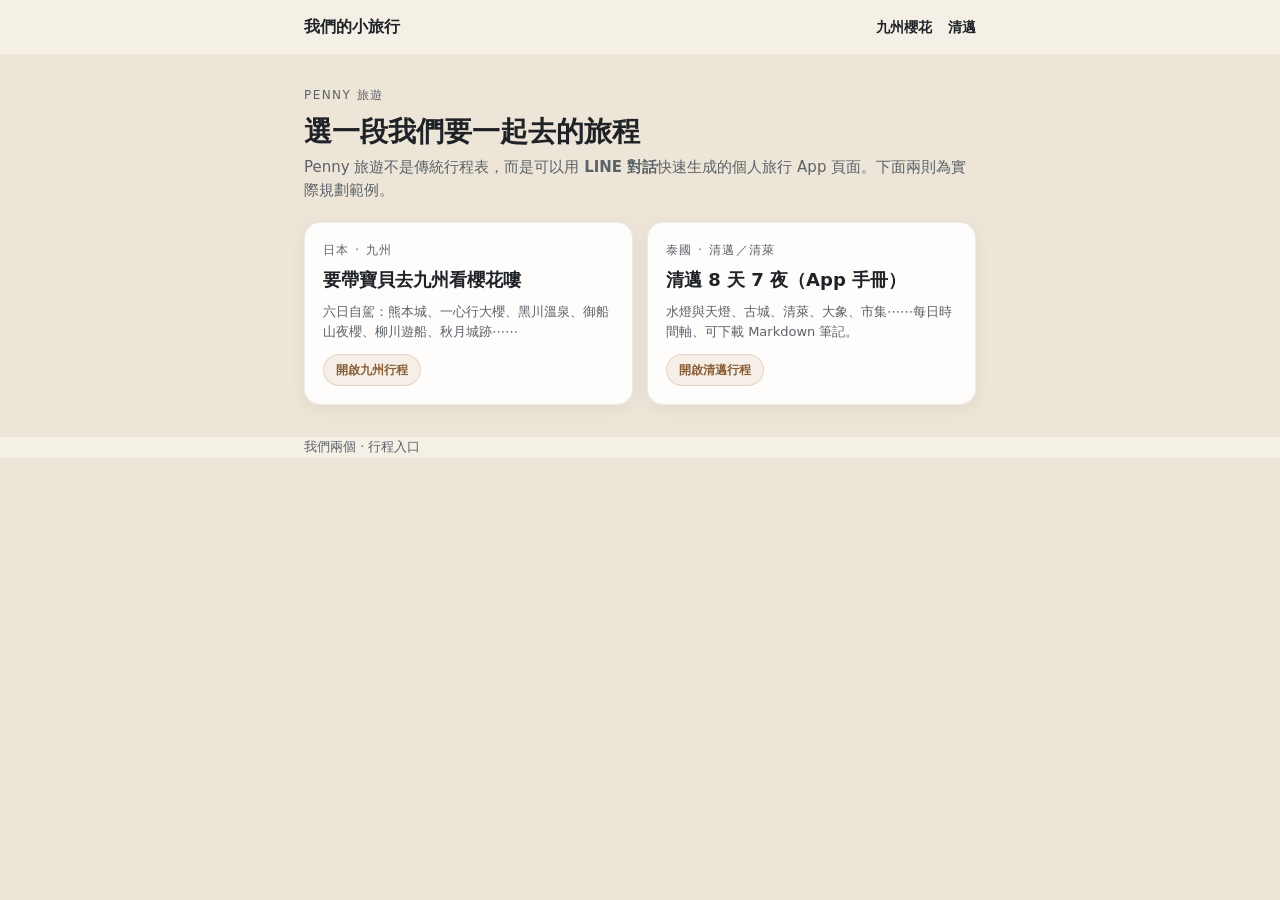
==== commit ab7b7bda: "清邁頁面改為 App 型 Day-by-day 時間軸；全站旅遊頁樣式收斂 - 新增 chiang-mai-trip.js：trip 資料結構、節點渲染、篩選、錨點捲動 - 重寫 chiang-mai" ====
--- a/index.html
+++ b/index.html
@@ -4,11 +4,11 @@
   <meta charset="utf-8" />
   <meta name="viewport" content="width=device-width, initial-scale=1" />
   <title>我們的小旅行｜行程入口</title>
-  <meta name="description" content="九州櫻花自駕與泰國清邁水燈／天燈行程，選一則出發吧。" />
+  <meta name="description" content="Penny 旅遊：用 LINE 對話整理成的個人旅行 App 頁面。九州櫻花、清邁水燈天燈行程。" />
   <meta name="robots" content="noindex,nofollow" />
   <link rel="stylesheet" href="assets/css/style.css" />
 </head>
-<body>
+<body class="page-travel-hub">
   <header class="site-header">
     <div class="container">
       <nav class="nav" aria-label="主導覽">
@@ -26,23 +26,23 @@
   <main>
     <section class="section">
       <div class="container">
-        <header style="max-width:560px; margin-bottom:28px">
-          <p class="kicker">Penny · 行程總入口</p>
-          <h1 style="margin-bottom:12px">選一段我們要一起去的旅程</h1>
-          <p class="article-lead" style="margin:0; font-size:17px">這裡放兩趟自己看的規劃：九州看櫻花的自駕路線，以及泰國清邁水燈／天燈與清邁、清萊的慢遊。點下面卡片進入各行程主頁。</p>
+        <header style="margin-bottom:20px">
+          <p class="kicker">Penny 旅遊</p>
+          <h1 style="margin-bottom:8px">選一段我們要一起去的旅程</h1>
+          <p class="article-lead" style="margin:0 0 12px; font-size:15px; line-height:1.55; color:var(--muted)">Penny 旅遊不是傳統行程表，而是可以用 <strong>LINE 對話</strong>快速生成的個人旅行 App 頁面。下面兩則為實際規劃範例。</p>
         </header>
 
-        <div class="grid-2" style="gap:20px; max-width:920px">
-          <a class="card" href="kyushu.html" style="text-decoration:none; color:inherit; display:block; transition:transform .15s ease, box-shadow .15s ease">
-            <p class="kicker" style="margin-bottom:8px">日本 · 九州</p>
-            <h2 style="margin:0 0 10px; font-size:22px">要帶寶貝去九州看櫻花嘍</h2>
-            <p class="small" style="margin:0 0 14px">六日自駕：熊本城、一心行大櫻、黑川溫泉、御船山夜櫻、柳川遊船、秋月城跡⋯⋯兩個人、一台車。</p>
+        <div class="grid-2" style="gap:14px">
+          <a class="card" href="kyushu.html" style="text-decoration:none; color:inherit; display:block">
+            <p class="kicker" style="margin-bottom:6px">日本 · 九州</p>
+            <h2 style="margin:0 0 8px; font-size:18px">要帶寶貝去九州看櫻花嘍</h2>
+            <p class="small" style="margin:0 0 12px; line-height:1.55">六日自駕：熊本城、一心行大櫻、黑川溫泉、御船山夜櫻、柳川遊船、秋月城跡⋯⋯</p>
             <span class="card-link">開啟九州行程</span>
           </a>
-          <a class="card" href="chiang-mai.html" style="text-decoration:none; color:inherit; display:block; transition:transform .15s ease, box-shadow .15s ease">
-            <p class="kicker" style="margin-bottom:8px">泰國 · 清邁／清萊</p>
-            <h2 style="margin:0 0 10px; font-size:22px">清邁最終行程（完整版）</h2>
-            <p class="small" style="margin:0 0 14px">水燈與天燈、古城、清萊一日、大象、高空繩索、廚藝與週末市集⋯⋯每日一則 Markdown 筆記好整理。</p>
+          <a class="card" href="chiang-mai.html" style="text-decoration:none; color:inherit; display:block">
+            <p class="kicker" style="margin-bottom:6px">泰國 · 清邁／清萊</p>
+            <h2 style="margin:0 0 8px; font-size:18px">清邁 8 天 7 夜（App 手冊）</h2>
+            <p class="small" style="margin:0 0 12px; line-height:1.55">水燈與天燈、古城、清萊、大象、市集⋯⋯每日時間軸、可下載 Markdown 筆記。</p>
             <span class="card-link">開啟清邁行程</span>
           </a>
         </div>
--- a/assets/css/style.css
+++ b/assets/css/style.css
@@ -260,7 +260,215 @@
  /* ---------- 精選景點・旅行社風格卡片 ---------- */
  .section--spots{background:linear-gradient(180deg, rgba(239,238,226,.5) 0%, var(--bg) 100%)}
  .seo-article .section--spots .container{max-width:var(--container)}
- .spots-intro{text-align:center; margin:0 0 32px; max-width:52ch; margin-inline:auto; color:var(--muted); font-size:15px}
+ .spots-intro{text-align:center; margin:0 0 32px; max-width:56ch; margin-inline:auto; color:var(--muted); font-size:15px}
+ .visually-hidden{position:absolute; width:1px; height:1px; padding:0; margin:-1px; overflow:hidden; clip:rect(0,0,0,0); white-space:nowrap; border:0}
+ /* 清邁首頁：Hero 與專用區塊 */
+ .cm-hero{max-width:40rem; margin:0 auto 12px; text-align:center; padding:4px 0 8px}
+ .cm-hero h1{margin-bottom:4px; letter-spacing:.02em}
+ .cm-hero__subtitle{
+   font-size:clamp(16px,1.85vw,20px); color:var(--text); line-height:1.45; margin:0 0 8px; font-weight:600;
+   max-width:36rem; margin-left:auto; margin-right:auto
+ }
+ .cm-hero__date{
+   font-size:15px; color:var(--wood-dark); font-weight:700; margin:0 0 18px; letter-spacing:.02em;
+   line-height:1.4
+ }
+ .cm-hero__badges{
+   list-style:none; margin:0 auto 20px; padding:0; display:flex; flex-wrap:wrap; justify-content:center; gap:8px; max-width:38rem
+ }
+ .cm-hero__badges li{
+   font-size:13px; padding:6px 14px; border-radius:999px; line-height:1.35;
+   background:rgba(184,137,91,.1); border:1px solid rgba(184,137,91,.22); color:var(--wood-dark); font-weight:600
+ }
+ .cm-hero__intro{
+   text-align:left; max-width:44rem; margin:0 auto 14px; font-size:15px; line-height:1.8; color:var(--text)
+ }
+ .cm-hero__disclaimer{max-width:44rem; margin:0 auto; font-size:12px; line-height:1.7; color:var(--muted)}
+ .cm-section-lead{max-width:50ch; line-height:1.75; margin:0 0 14px}
+ .cm-map-lead{max-width:50ch; line-height:1.75; margin:0 0 8px; color:var(--muted)}
+
+ .cm-checklist{padding:16px 18px 20px; display:flex; flex-direction:column; gap:0; line-height:1.65; font-size:14px}
+ .cm-checklist__block h4{
+   font-size:14px; font-weight:800; color:var(--wood-dark); margin:16px 0 8px; letter-spacing:.02em
+ }
+ .cm-checklist__block:first-child h4{margin-top:0}
+ .cm-checklist__block + .cm-checklist__block{
+   border-top:1px dashed rgba(184,137,91,.25); margin-top:4px; padding-top:4px
+ }
+ .cm-checklist__block ul{margin:0; padding-left:1.2em}
+ .cm-checklist__block li{margin:0 0 6px}
+
+ .cm-summary-desktop{display:none; margin-top:4px}
+ .cm-summary-mobile{margin-top:4px}
+ @media (min-width: 769px){
+   .cm-summary-desktop{display:block}
+   .cm-summary-mobile{display:none}
+ }
+ .cm-trip-table-scroller{padding:0; overflow-x:auto; -webkit-overflow-scrolling:touch}
+ .cm-trip-table{
+   width:100%; min-width:720px; border-collapse:collapse; font-size:13px; line-height:1.5;
+   background:rgba(255,255,255,.85)
+ }
+ .cm-trip-table th,
+ .cm-trip-table td{
+   padding:10px 12px; text-align:left; vertical-align:top; border-bottom:1px solid var(--line)
+ }
+ .cm-trip-table thead th{
+   background:rgba(184,137,91,.1); color:var(--wood-dark); font-weight:800; font-size:12px; letter-spacing:.04em; white-space:nowrap
+ }
+ .cm-trip-table tbody tr:last-child td{border-bottom:0}
+ .cm-trip-table tbody tr:hover td{background:rgba(250,248,242,.6)}
+ .cm-trip-table a{color:var(--wood-dark); font-weight:700; text-decoration:none; border-bottom:1px solid rgba(184,137,91,.35)}
+ .cm-trip-table a:hover{color:var(--text); border-bottom-color:var(--wood)}
+
+ .trip-summary-grid--stack{grid-template-columns:1fr; gap:12px; margin:0; padding:0}
+ .trip-summary-day--full{padding:16px; gap:4px; align-items:stretch}
+ .trip-summary-day__line{
+   margin:0; font-size:13px; line-height:1.5; color:var(--text)
+ }
+ .trip-summary-day__k{
+   color:var(--muted); font-size:11px; font-weight:800; letter-spacing:.05em; text-transform:uppercase; margin-right:6px
+ }
+ .trip-summary-day--full .trip-summary-day__date{
+   margin-top:6px; font-size:12px; font-weight:800; color:var(--wood); letter-spacing:.02em
+ }
+ .trip-summary-day--full .trip-summary-day__link{margin-top:8px}
+
+ .map-legend-grouped .map-legend-group__title{
+   font-size:14px; font-weight:800; color:var(--wood-dark); margin:18px 0 8px; letter-spacing:.02em
+ }
+ .map-legend-grouped .map-legend-group__title:first-child{margin-top:4px}
+ .map-legend-grouped .map-legend{gap:8px 16px; margin-bottom:0}
+
+ .cm-how-wrap h2{margin-bottom:16px; text-align:center}
+ .cm-how-wrap--in-flow{
+   margin:28px 0 20px; padding:22px 0 4px; border-top:1px solid rgba(184,137,91,.2)
+ }
+ .cm-how-wrap--in-flow h2{margin-bottom:16px; text-align:left; font-size:clamp(20px,2.2vw,28px)}
+ .cm-how-wrap--in-flow .cm-how-grid{max-width:900px; margin:0}
+ .cm-how-wrap .container{max-width:900px}
+ .cm-how-grid{
+   display:grid; grid-template-columns:repeat(3, 1fr); gap:16px; margin:0; padding:0; align-items:stretch
+ }
+ @media (max-width: 768px){
+   .cm-how-grid{grid-template-columns:1fr; gap:12px}
+ }
+ .cm-how-card{
+   background:rgba(255,255,255,.9); border:1px solid var(--line); border-radius:var(--r2); padding:16px 16px 18px;
+   box-shadow:0 2px 12px rgba(0,0,0,.04); min-height:100%
+ }
+ .cm-how-card h3{font-size:15px; font-weight:800; color:var(--wood-dark); margin:0 0 8px; line-height:1.3}
+ .cm-how-card p{margin:0; font-size:14px; line-height:1.7; color:var(--text); opacity:.95}
+ .itinerary-spine-line{
+   margin:0; color:var(--muted); font-size:12px; line-height:1.45;
+ }
+ .itinerary-timeline{list-style:none; margin:0; padding:0; position:relative}
+ .itinerary-timeline > li{position:relative; padding:0 0 20px 22px; margin:0}
+ .itinerary-timeline > li:last-child{padding-bottom:0}
+ .itinerary-timeline > li::before{
+   content:""; position:absolute; left:0; top:6px; width:12px; height:12px; border-radius:50%;
+   background:var(--wood); border:2px solid #faf8f3; box-shadow:0 0 0 1px rgba(184,137,91,.45); z-index:1;
+ }
+ .itinerary-timeline > li:not(:last-child)::after{
+   content:""; position:absolute; left:5px; top:20px; bottom:0; width:2px; border-radius:1px;
+   background:linear-gradient(180deg, rgba(184,137,91,.5), rgba(184,137,91,.1));
+ }
+ .itinerary-spine-card{
+   display:flex; flex-direction:column; gap:8px; padding:14px 14px 16px; border-radius:var(--r2);
+   background:linear-gradient(160deg, rgba(255,252,245,.95) 0%, rgba(245,235,220,.5) 100%);
+   border:1px solid rgba(184,137,91,.2); box-shadow:0 4px 16px rgba(0,0,0,.04);
+   font-size:13px; line-height:1.55; color:var(--text);
+ }
+ .itinerary-spine-label{
+   display:inline-block; align-self:start; font-size:10px; font-weight:800; letter-spacing:.1em; text-transform:uppercase; color:var(--wood-dark);
+   background:rgba(184,137,91,.12); border:1px solid rgba(184,137,91,.2); border-radius:999px; padding:3px 10px; margin:0;
+ }
+ .itinerary-spine-title{font-size:15px; font-weight:800; margin:0; line-height:1.3; color:var(--text)}
+ .itinerary-spine-date{font-size:12px; font-weight:700; color:var(--wood-dark); margin:0}
+ .itinerary-spine-body{margin:0; color:var(--muted); font-size:13px}
+ .itinerary-spine-tip{
+   margin:0; font-size:12px; color:var(--wood); font-weight:600; line-height:1.45;
+   padding:8px 10px; border-radius:10px; background:rgba(184,137,91,.1); border:1px dashed rgba(184,137,91,.2);
+ }
+ .itinerary-spine-card a{color:var(--wood-dark); font-weight:600; text-decoration:underline; text-underline-offset:2px}
+ .itinerary-spine-card a:hover{color:var(--text)}
+ .day-card-grid{
+   display:grid; grid-template-columns:repeat(2,1fr); gap:16px; align-items:stretch;
+ }
+ @media (max-width: 768px){
+   .day-card-grid{grid-template-columns:1fr; gap:14px}
+ }
+ .day-card{
+   display:flex; flex-direction:column; background:var(--surface);
+   border-radius:var(--r); border:1px solid var(--line); box-shadow:var(--shadow);
+   overflow:hidden; transition:box-shadow .2s; min-width:0;
+ }
+ .day-card:hover{box-shadow:0 12px 32px rgba(0,0,0,.1)}
+ .day-card__row{
+   display:flex; flex-wrap:wrap; align-items:center; gap:6px 10px; margin:0 0 8px;
+   font-size:12px; color:var(--wood-dark);
+ }
+ .day-pill{
+   display:inline-block; font-weight:800; font-size:12px; color:#2b1f12;
+   background:rgba(184,137,91,.2); border-radius:6px; padding:2px 8px; margin:0;
+ }
+ .lodge-pill{
+   display:inline-block; font-size:11px; font-weight:600; color:var(--wood-dark);
+   background:rgba(184,137,91,.1); border:1px solid rgba(184,137,91,.2); border-radius:999px; padding:2px 10px; margin:0; line-height:1.3;
+ }
+ .day-card__date{font-size:12px; color:var(--muted); font-weight:600; margin:0}
+ .day-card__head{
+   display:flex; gap:12px; align-items:flex-start; padding:14px 14px 0;
+ }
+ .day-card__thumb{
+   flex:0 0 100px; width:100px; height:76px; border-radius:10px; overflow:hidden; background:#e8e4dc; border:1px solid var(--line);
+ }
+ .day-card__thumb img{width:100%; height:100%; object-fit:cover; display:block}
+ @media (max-width: 520px){
+   .day-card__head{flex-direction:row}
+   .day-card__thumb{flex:0 0 80px; width:80px; height:60px}
+ }
+ .day-card__body{flex:1; min-width:0; padding:0 14px 0 0}
+ .day-card__body .day-card__row{padding-right:0}
+ .day-card__title-wrap{
+   display:flex; flex-wrap:wrap; align-items:flex-start; justify-content:space-between; gap:8px 12px; margin:0 0 8px
+ }
+ .day-card__title{
+   font-size:clamp(15px,1.4vw,18px); margin:0; line-height:1.25; font-weight:800; color:var(--text);
+   flex:1 1 12rem; min-width:0
+ }
+ .day-intensity{
+   flex:0 0 auto; display:inline-block; font-size:11px; font-weight:700; line-height:1.3; letter-spacing:.02em;
+   color:var(--wood-dark); background:rgba(184,137,91,.1); border:1px solid rgba(184,137,91,.3); border-radius:999px; padding:4px 10px
+ }
+ .day-card__desc{margin:0; font-size:13px; line-height:1.6; color:var(--text); opacity:.92}
+ .day-card__foot{
+   display:flex; flex-wrap:wrap; gap:8px; align-items:center; margin-top:auto; padding:12px 14px 14px; border-top:1px solid var(--line);
+   background:rgba(250,248,242,.5);
+ }
+ .day-card__foot a{
+   display:inline-flex; align-items:center; gap:6px; padding:7px 12px; border-radius:999px; font-size:12px; font-weight:600; text-decoration:none;
+   background:rgba(184,137,91,.12); border:1px solid rgba(184,137,91,.28); color:var(--wood-dark); transition:background .2s, border-color .2s
+ }
+ .day-card__foot a:hover{background:rgba(184,137,91,.2); border-color:var(--wood)}
+ .day-card__foot a[download]{padding-right:10px}
+ .day-card__foot a[download]::after{content:"↓"; font-size:12px; opacity:1; margin-left:2px}
+ .day-card__foot a:not([download])::after{content:"→"; font-weight:700; font-size:11px; opacity:.85; margin-left:2px}
+ .trip-summary-grid{
+   display:grid; grid-template-columns:repeat(auto-fill, minmax(200px, 1fr)); gap:12px; margin:0; padding:0;
+ }
+ .trip-summary-day{
+   margin:0; padding:14px; border-radius:var(--r2); border:1px solid var(--line);
+   background:linear-gradient(180deg, rgba(255,255,255,.98), rgba(248,244,236,.4)); box-shadow:0 2px 12px rgba(0,0,0,.05);
+   display:flex; flex-direction:column; gap:6px; min-height:100%;
+   transition:box-shadow .2s, border-color .2s
+ }
+ .trip-summary-day:hover{box-shadow:0 6px 20px rgba(0,0,0,.08); border-color:rgba(184,137,91,.3)}
+ .trip-summary-day__num{margin:0; font-size:12px; font-weight:800; color:var(--wood); letter-spacing:.04em}
+ .trip-summary-day__date{margin:0; font-size:11px; color:var(--muted); font-weight:600}
+ .trip-summary-day__theme{margin:0; font-size:13px; line-height:1.45; color:var(--text); flex:1}
+ .trip-summary-day__link{margin-top:4px; font-size:12px; font-weight:700; color:var(--wood-dark); text-decoration:none; border-bottom:1px solid rgba(184,137,91,.4); align-self:start}
+ .trip-summary-day__link:hover{border-bottom-color:var(--wood); color:var(--text)}
  .spot-cards{display:flex; flex-direction:column; gap:28px}
  .spot-card{display:grid; grid-template-columns:min(380px, 42%) 1fr; gap:0; align-items:stretch; background:var(--surface); border-radius:var(--r); box-shadow:var(--shadow); border:1px solid var(--line); overflow:hidden; transition:box-shadow .2s}
  .spot-card:hover{box-shadow:0 14px 40px rgba(0,0,0,.12)}
@@ -288,6 +496,52 @@
  .md-article ul{padding-left:1.2em}
  .md-article img{max-width:100%; height:auto; border-radius:var(--r2); border:1px solid var(--line); display:block; margin:16px 0}
  .md-article .meta-line{font-size:14px; color:var(--muted); margin-bottom:1.2em}
+ /* Markdown 內可收合區塊：details + summary */
+ .md-article details.md-fold, .md-article details.chiang-fold {
+   margin:1em 0; padding:0; border:1px solid var(--line); border-radius:var(--r2); background:rgba(255,255,255,.7); overflow:hidden;
+ }
+ .md-article details.md-fold summary, .md-article details.chiang-fold summary {
+   cursor:pointer; list-style:none; padding:12px 14px; font-size:15px; font-weight:700; color:var(--wood-dark);
+   background:rgba(184,137,91,.1); -webkit-tap-highlight-color:transparent; user-select:none;
+ }
+ .md-article details.md-fold summary::-webkit-details-marker, .md-article details.chiang-fold summary::-webkit-details-marker { display:none }
+ .md-article details.md-fold summary::before, .md-article details.chiang-fold summary::before { content: '▶ '; font-size:12px; opacity:0.7; margin-right:2px; display:inline-block; transition: transform .2s; }
+ .md-article details.md-fold[open] summary::before, .md-article details.chiang-fold[open] summary::before { transform: rotate(90deg) }
+ .md-article .md-fold__body, .md-article details > .md-fold__body { padding:12px 14px 16px; border-top:1px solid var(--line) }
+ .md-article details.md-fold img, .md-article details.chiang-fold img { margin:10px 0 0; max-width:100% }
  .day-nav-bar{display:flex; flex-wrap:wrap; gap:10px; align-items:center; justify-content:space-between; margin:24px 0 0; padding-top:20px; border-top:1px solid var(--line); font-size:14px}
  .day-nav-bar a{color:var(--wood-dark); font-weight:700; text-decoration:none}
  .day-nav-bar a:hover{text-decoration:underline}
+
+ /* 旅遊 App 共用：入口與單日筆記 */
+ body.page-travel-hub{
+   background:#ede6d8;
+ }
+ body.page-travel-hub .section{padding:32px 0}
+ body.page-travel-hub .container{max-width:42rem}
+ body.page-travel-hub .card{
+   border-radius:16px;
+   box-shadow:0 4px 18px rgba(0,0,0,.06);
+   font-size:14px;
+   line-height:1.55;
+ }
+ body.page-travel-hub h1{font-size:clamp(22px,4vw,28px)}
+ body.page-travel-day{background:#ede6d8}
+ body.page-travel-day .section.tight{padding:20px 0 72px}
+ body.page-travel-day .container{max-width:34rem}
+ body.page-travel-day .md-article{
+   max-width:100%;
+   margin:0 auto;
+   background:#fff9f0;
+   border:1px solid rgba(0,0,0,.08);
+   border-radius:16px;
+   padding:16px 18px 22px;
+   box-shadow:0 4px 14px rgba(0,0,0,.05);
+ }
+ body.page-travel-day .md-article h1{font-size:22px}
+ body.page-travel-day .md-article p,
+ body.page-travel-day .md-article li{font-size:14px; line-height:1.65}
+ body.page-travel-day .day-nav-bar{font-size:13px; margin-top:18px; padding-top:16px}
+ body.page-kyushu .article-hero h1{font-size:clamp(22px,3.2vw,32px); margin-bottom:8px}
+ body.page-kyushu .article-lead{font-size:15px; line-height:1.6; max-width:40em}
+ body.page-kyushu .section.tight .container{max-width:46rem}
